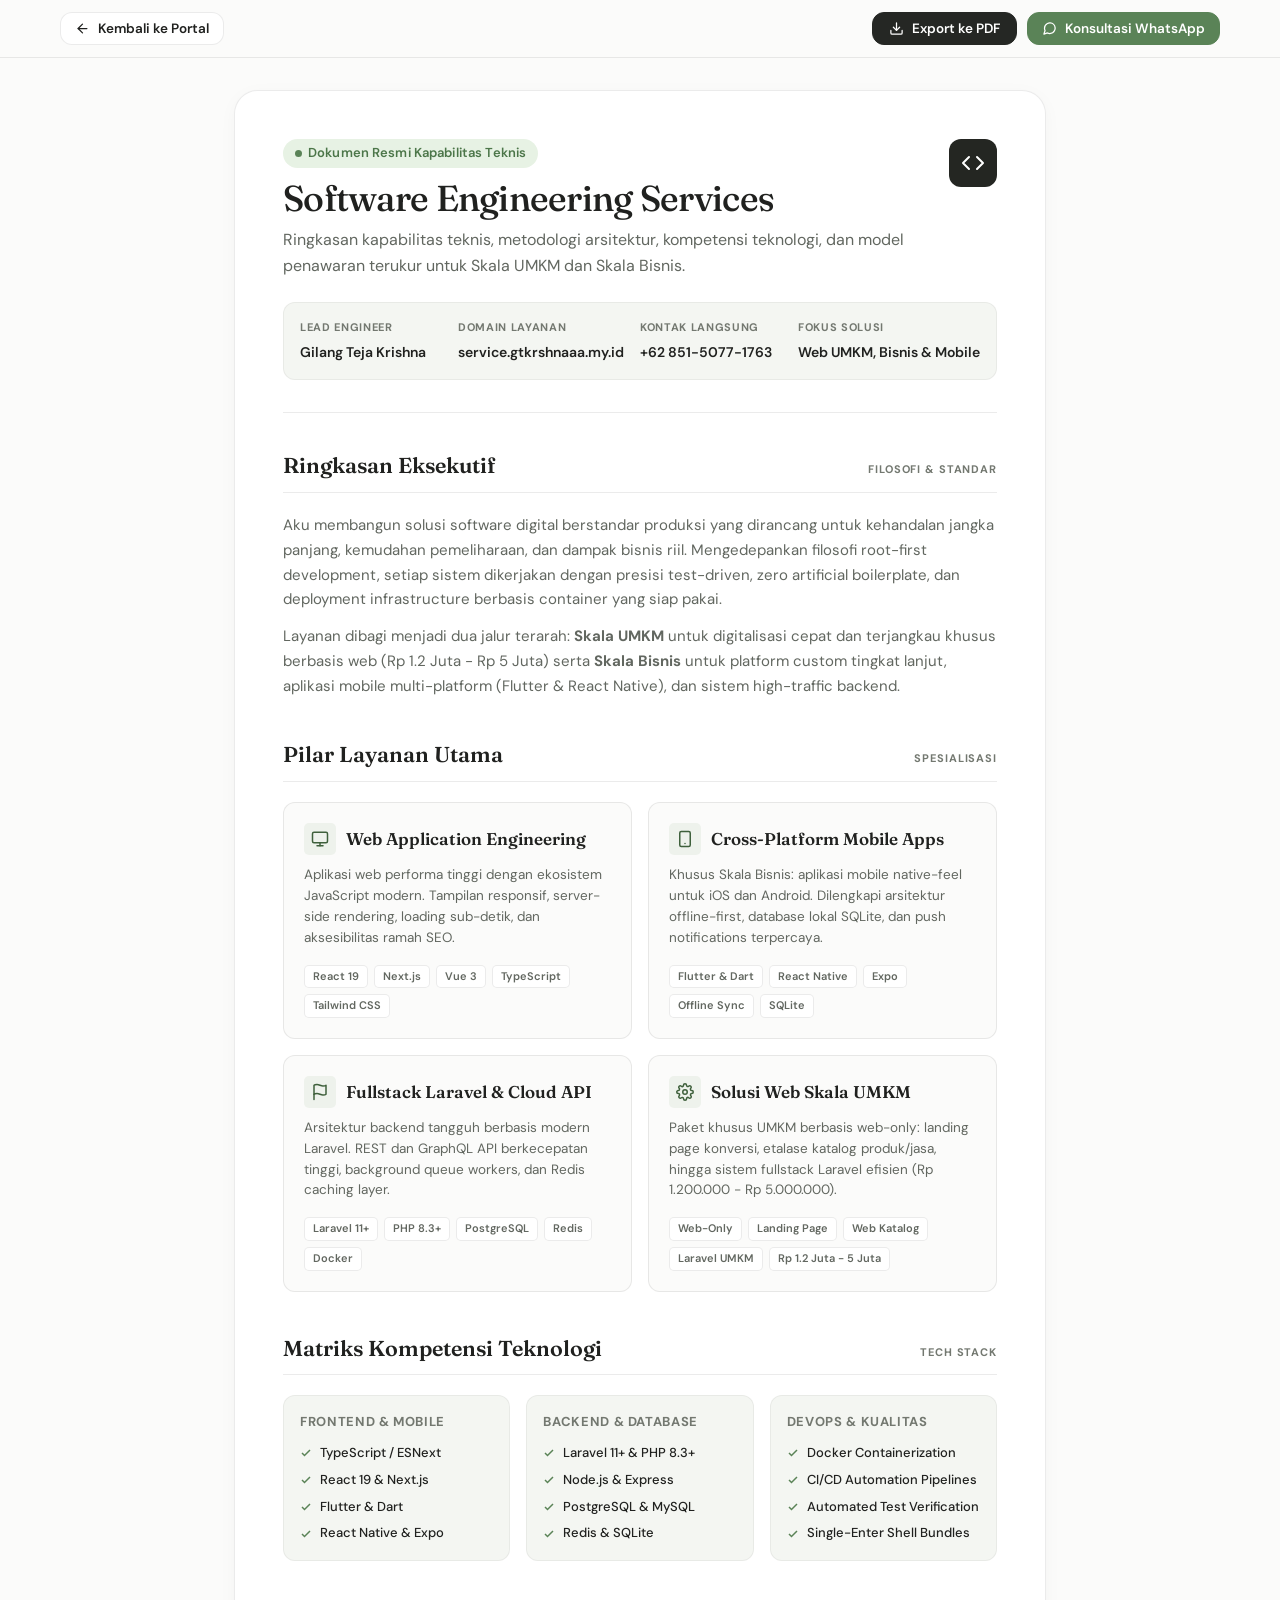
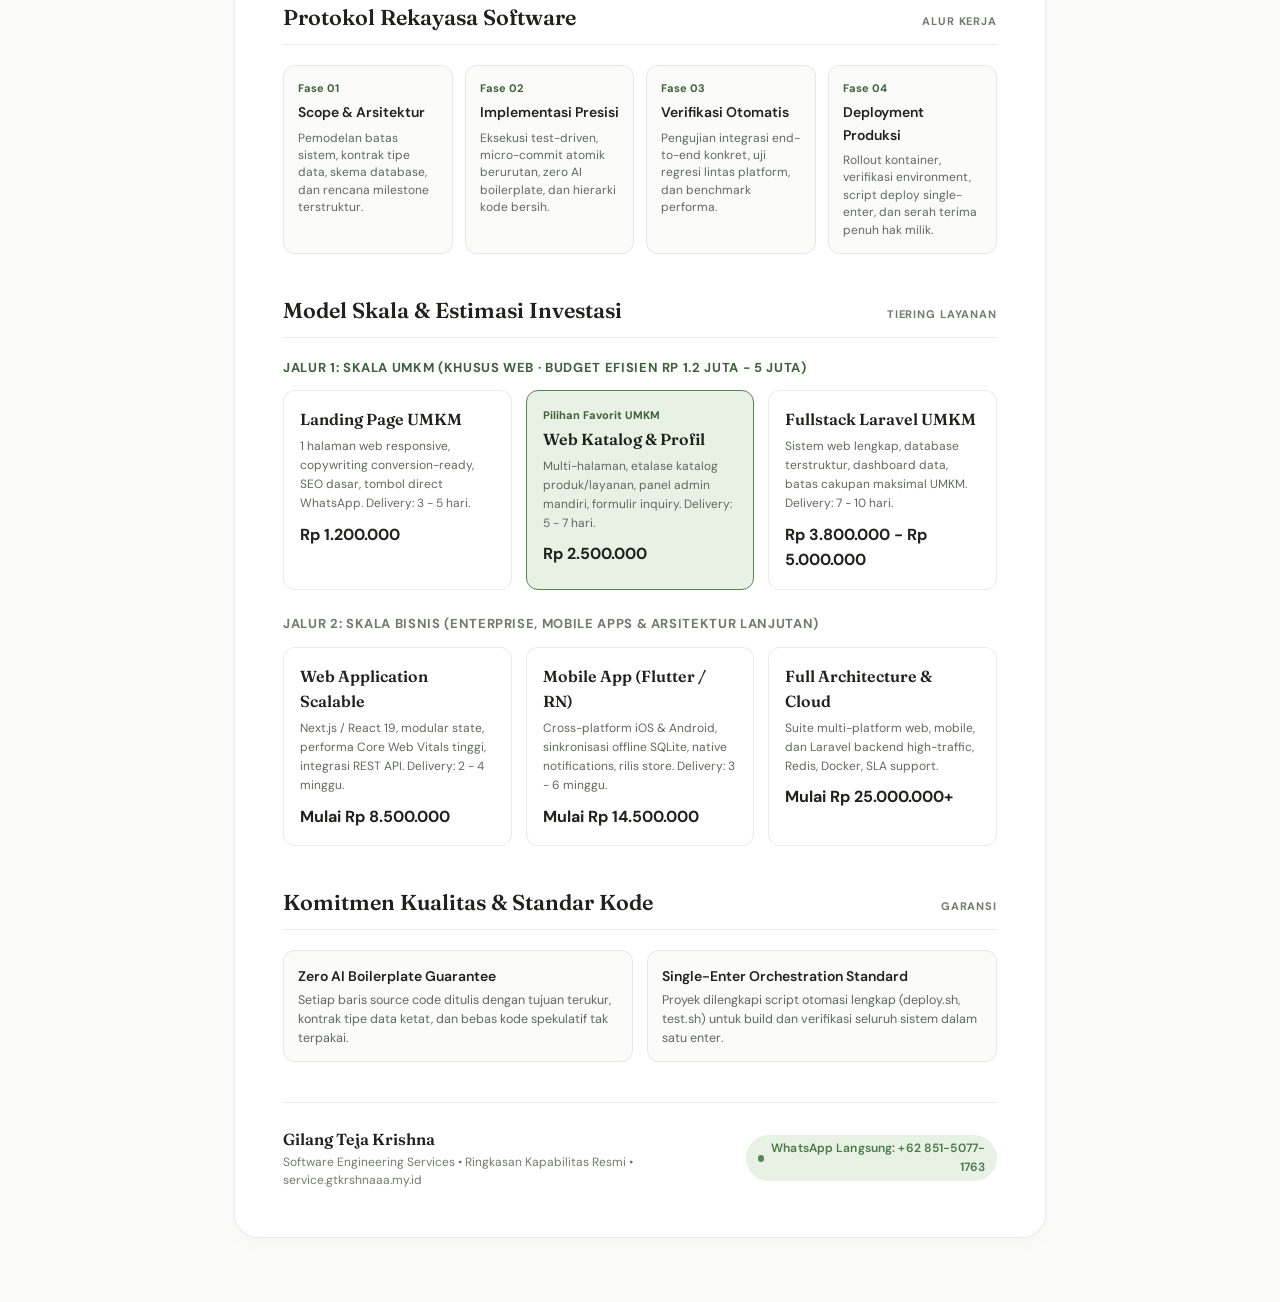
==== brochure.html @ 0164bd6f "fix(currency): replace ambiguous M notation with explicit Juta across landing page, brochure, and do" ====
<!DOCTYPE html>
<html lang="id">
<head>
  <meta charset="UTF-8">
  <meta name="viewport" content="width=device-width, initial-scale=1.0">
  <title>Brosur Layanan &amp; Capability Deck | Gilang Teja Krishna</title>
  <meta name="description" content="Brosur resmi layanan software engineering dan kapabilitas oleh Gilang Teja Krishna. Solusi web skala UMKM (Rp 1.2 Juta - 5 Juta) dan solusi bisnis fullstack, mobile app Flutter &amp; React Native, dan backend Laravel.">

  <!-- Typography: Fraunces & DM Sans -->
  <link rel="preconnect" href="https://fonts.googleapis.com">
  <link rel="preconnect" href="https://fonts.gstatic.com" crossorigin>
  <link href="https://fonts.googleapis.com/css2?family=DM+Sans:ital,opsz,wght@0,9..40,400..700;1,9..40,400..700&family=Fraunces:ital,opsz,wght@0,9..144,400..700;1,9..144,400..700&display=swap" rel="stylesheet">

  <!-- Core Stylesheets -->
  <link rel="stylesheet" href="assets/css/tokens.css">
  <link rel="stylesheet" href="assets/css/components.css">
  <link rel="stylesheet" href="assets/css/layout.css">
  <link rel="stylesheet" href="assets/css/brochure.css">
</head>
<body class="brochure-body">

  <!-- Screen Action Toolbar -->
  <aside class="brochure-toolbar screen-only" aria-label="Brochure Controls">
    <div class="container brochure-toolbar-inner">
      <div class="toolbar-left">
        <a href="index.html" class="btn btn-secondary" style="padding: 8px 14px; font-size: 0.84375rem;">
          <svg width="15" height="15" viewBox="0 0 24 24" fill="none" stroke="currentColor" stroke-width="2" stroke-linecap="round" stroke-linejoin="round">
            <line x1="19" y1="12" x2="5" y2="12"></line>
            <polyline points="12 19 5 12 12 5"></polyline>
          </svg>
          Kembali ke Portal
        </a>
      </div>

      <div class="toolbar-right">
        <button id="btn-export-pdf" class="btn btn-primary" style="padding: 8px 16px; font-size: 0.84375rem;">
          <svg width="15" height="15" viewBox="0 0 24 24" fill="none" stroke="currentColor" stroke-width="2" stroke-linecap="round" stroke-linejoin="round">
            <path d="M21 15v4a2 2 0 0 1-2 2H5a2 2 0 0 1-2-2v-4"></path>
            <polyline points="7 10 12 15 17 10"></polyline>
            <line x1="12" y1="15" x2="12" y2="3"></line>
          </svg>
          Export ke PDF
        </button>

        <a href="https://wa.me/6285150771763?text=Halo%20Gilang%20Teja%20Krishna%2C%20saya%20sudah%20membaca%20brosur%20layanan%20dan%20ingin%20konsultasi%20proyek." target="_blank" rel="noopener noreferrer" class="btn btn-whatsapp" style="padding: 8px 14px; font-size: 0.84375rem;">
          <svg width="15" height="15" viewBox="0 0 24 24" fill="none" stroke="currentColor" stroke-width="2" stroke-linecap="round" stroke-linejoin="round">
            <path d="M21 11.5a8.38 8.38 0 0 1-.9 3.8 8.5 8.5 0 0 1-7.6 4.7 8.38 8.38 0 0 1-3.8-.9L3 21l1.9-5.7a8.38 8.38 0 0 1-.9-3.8 8.5 8.5 0 0 1 4.7-7.6 8.38 8.38 0 0 1 3.8-.9h.5a8.48 8.48 0 0 1 8 8v.5z"></path>
          </svg>
          Konsultasi WhatsApp
        </a>
      </div>
    </div>
  </aside>

  <!-- Document Canvas -->
  <main class="brochure-wrapper">
    <article class="brochure-sheet">

      <!-- Header & Metadata -->
      <header class="brochure-header">
        <div class="brochure-header-top">
          <div>
            <div class="pill-badge">
              <span class="dot"></span>
              Dokumen Resmi Kapabilitas Teknis
            </div>
            <h1 class="brochure-title">Software Engineering Services</h1>
            <p class="brochure-subtitle">
              Ringkasan kapabilitas teknis, metodologi arsitektur, kompetensi teknologi, dan model penawaran terukur untuk Skala UMKM dan Skala Bisnis.
            </p>
          </div>
          <div class="brand-icon" style="width: 48px; height: 48px; border-radius: 12px; background-color: var(--surface-dark); color: #ffffff; display: flex; align-items: center; justify-content: center; flex-shrink: 0;">
            <svg width="24" height="24" viewBox="0 0 24 24" fill="none" stroke="currentColor" stroke-width="2" stroke-linecap="round" stroke-linejoin="round">
              <polyline points="16 18 22 12 16 6"></polyline>
              <polyline points="8 6 2 12 8 18"></polyline>
            </svg>
          </div>
        </div>

        <div class="brochure-meta-grid">
          <div class="brochure-meta-item">
            <div class="meta-label">Lead Engineer</div>
            <div class="meta-value">Gilang Teja Krishna</div>
          </div>
          <div class="brochure-meta-item">
            <div class="meta-label">Domain Layanan</div>
            <div class="meta-value">service.gtkrshnaaa.my.id</div>
          </div>
          <div class="brochure-meta-item">
            <div class="meta-label">Kontak Langsung</div>
            <div class="meta-value">+62 851-5077-1763</div>
          </div>
          <div class="brochure-meta-item">
            <div class="meta-label">Fokus Solusi</div>
            <div class="meta-value">Web UMKM, Bisnis &amp; Mobile</div>
          </div>
        </div>
      </header>

      <!-- Executive Overview -->
      <section class="brochure-section">
        <div class="brochure-section-header">
          <h2 class="brochure-section-title">Ringkasan Eksekutif</h2>
          <span class="brochure-section-tag">Filosofi &amp; Standar</span>
        </div>
        <p style="font-size: 0.9375rem; line-height: 1.65; color: var(--text-secondary); margin-bottom: 12px;">
          Aku membangun solusi software digital berstandar produksi yang dirancang untuk kehandalan jangka panjang, kemudahan pemeliharaan, dan dampak bisnis riil. Mengedepankan filosofi root-first development, setiap sistem dikerjakan dengan presisi test-driven, zero artificial boilerplate, dan deployment infrastructure berbasis container yang siap pakai.
        </p>
        <p style="font-size: 0.9375rem; line-height: 1.65; color: var(--text-secondary);">
          Layanan dibagi menjadi dua jalur terarah: <strong>Skala UMKM</strong> untuk digitalisasi cepat dan terjangkau khusus berbasis web (Rp 1.2 Juta - Rp 5 Juta) serta <strong>Skala Bisnis</strong> untuk platform custom tingkat lanjut, aplikasi mobile multi-platform (Flutter &amp; React Native), dan sistem high-traffic backend.
        </p>
      </section>

      <!-- Core Service Pillars -->
      <section class="brochure-section">
        <div class="brochure-section-header">
          <h2 class="brochure-section-title">Pilar Layanan Utama</h2>
          <span class="brochure-section-tag">Spesialisasi</span>
        </div>

        <div class="services-deck-grid">
          <!-- Pillar 1 -->
          <div class="deck-card">
            <div class="deck-card-header">
              <div class="deck-card-icon">
                <svg width="18" height="18" viewBox="0 0 24 24" fill="none" stroke="currentColor" stroke-width="2" stroke-linecap="round" stroke-linejoin="round">
                  <rect x="2" y="3" width="20" height="14" rx="2" ry="2"></rect>
                  <line x1="8" y1="21" x2="16" y2="21"></line>
                  <line x1="12" y1="17" x2="12" y2="21"></line>
                </svg>
              </div>
              <h3 class="deck-card-title">Web Application Engineering</h3>
            </div>
            <p class="deck-card-desc">
              Aplikasi web performa tinggi dengan ekosistem JavaScript modern. Tampilan responsif, server-side rendering, loading sub-detik, dan aksesibilitas ramah SEO.
            </p>
            <div class="deck-card-tags">
              <span class="deck-tag">React 19</span>
              <span class="deck-tag">Next.js</span>
              <span class="deck-tag">Vue 3</span>
              <span class="deck-tag">TypeScript</span>
              <span class="deck-tag">Tailwind CSS</span>
            </div>
          </div>

          <!-- Pillar 2 -->
          <div class="deck-card">
            <div class="deck-card-header">
              <div class="deck-card-icon">
                <svg width="18" height="18" viewBox="0 0 24 24" fill="none" stroke="currentColor" stroke-width="2" stroke-linecap="round" stroke-linejoin="round">
                  <rect x="5" y="2" width="14" height="20" rx="2" ry="2"></rect>
                  <line x1="12" y1="18" x2="12.01" y2="18"></line>
                </svg>
              </div>
              <h3 class="deck-card-title">Cross-Platform Mobile Apps</h3>
            </div>
            <p class="deck-card-desc">
              Khusus Skala Bisnis: aplikasi mobile native-feel untuk iOS dan Android. Dilengkapi arsitektur offline-first, database lokal SQLite, dan push notifications terpercaya.
            </p>
            <div class="deck-card-tags">
              <span class="deck-tag">Flutter &amp; Dart</span>
              <span class="deck-tag">React Native</span>
              <span class="deck-tag">Expo</span>
              <span class="deck-tag">Offline Sync</span>
              <span class="deck-tag">SQLite</span>
            </div>
          </div>

          <!-- Pillar 3 -->
          <div class="deck-card">
            <div class="deck-card-header">
              <div class="deck-card-icon">
                <svg width="18" height="18" viewBox="0 0 24 24" fill="none" stroke="currentColor" stroke-width="2" stroke-linecap="round" stroke-linejoin="round">
                  <path d="M4 15s1-1 4-1 5 2 8 2 4-1 4-1V3s-1 1-4 1-5-2-8-2-4 1-4 1z"></path>
                  <line x1="4" y1="22" x2="4" y2="15"></line>
                </svg>
              </div>
              <h3 class="deck-card-title">Fullstack Laravel &amp; Cloud API</h3>
            </div>
            <p class="deck-card-desc">
              Arsitektur backend tangguh berbasis modern Laravel. REST dan GraphQL API berkecepatan tinggi, background queue workers, dan Redis caching layer.
            </p>
            <div class="deck-card-tags">
              <span class="deck-tag">Laravel 11+</span>
              <span class="deck-tag">PHP 8.3+</span>
              <span class="deck-tag">PostgreSQL</span>
              <span class="deck-tag">Redis</span>
              <span class="deck-tag">Docker</span>
            </div>
          </div>

          <!-- Pillar 4 -->
          <div class="deck-card">
            <div class="deck-card-header">
              <div class="deck-card-icon">
                <svg width="18" height="18" viewBox="0 0 24 24" fill="none" stroke="currentColor" stroke-width="2" stroke-linecap="round" stroke-linejoin="round">
                  <circle cx="12" cy="12" r="3"></circle>
                  <path d="M19.4 15a1.65 1.65 0 0 0 .33 1.82l.06.06a2 2 0 0 1 0 2.83 2 2 0 0 1-2.83 0l-.06-.06a1.65 1.65 0 0 0-1.82-.33 1.65 1.65 0 0 0-1 1.51V21a2 2 0 0 1-2 2 2 2 0 0 1-2-2v-.09A1.65 1.65 0 0 0 9 19.4a1.65 1.65 0 0 0-1.82.33l-.06.06a2 2 0 0 1-2.83 0 2 2 0 0 1 0-2.83l.06-.06a1.65 1.65 0 0 0 .33-1.82 1.65 1.65 0 0 0-1.51-1H3a2 2 0 0 1-2-2 2 2 0 0 1 2-2h.09A1.65 1.65 0 0 0 4.6 9a1.65 1.65 0 0 0-.33-1.82l-.06-.06a2 2 0 0 1 0-2.83 2 2 0 0 1 2.83 0l.06.06a1.65 1.65 0 0 0 1.82.33H9a1.65 1.65 0 0 0 1-1.51V3a2 2 0 0 1 2-2 2 2 0 0 1 2 2v.09a1.65 1.65 0 0 0 1 1.51 1.65 1.65 0 0 0 1.82-.33l.06-.06a2 2 0 0 1 2.83 0 2 2 0 0 1 0 2.83l-.06.06a1.65 1.65 0 0 0-.33 1.82V9a1.65 1.65 0 0 0 1.51 1H21a2 2 0 0 1 2 2 2 2 0 0 1-2 2h-.09a1.65 1.65 0 0 0-1.51 1z"></path>
                </svg>
              </div>
              <h3 class="deck-card-title">Solusi Web Skala UMKM</h3>
            </div>
            <p class="deck-card-desc">
              Paket khusus UMKM berbasis web-only: landing page konversi, etalase katalog produk/jasa, hingga sistem fullstack Laravel efisien (Rp 1.200.000 - Rp 5.000.000).
            </p>
            <div class="deck-card-tags">
              <span class="deck-tag">Web-Only</span>
              <span class="deck-tag">Landing Page</span>
              <span class="deck-tag">Web Katalog</span>
              <span class="deck-tag">Laravel UMKM</span>
              <span class="deck-tag">Rp 1.2 Juta - 5 Juta</span>
            </div>
          </div>
        </div>
      </section>

      <!-- Competency Matrix -->
      <section class="brochure-section">
        <div class="brochure-section-header">
          <h2 class="brochure-section-title">Matriks Kompetensi Teknologi</h2>
          <span class="brochure-section-tag">Tech Stack</span>
        </div>

        <div class="matrix-grid">
          <div class="matrix-card">
            <h3 class="matrix-title">Frontend &amp; Mobile</h3>
            <ul class="matrix-list">
              <li class="matrix-item">
                <svg width="12" height="12" viewBox="0 0 24 24" fill="none" stroke="currentColor" stroke-width="3"><polyline points="20 6 9 17 4 12"></polyline></svg>
                TypeScript / ESNext
              </li>
              <li class="matrix-item">
                <svg width="12" height="12" viewBox="0 0 24 24" fill="none" stroke="currentColor" stroke-width="3"><polyline points="20 6 9 17 4 12"></polyline></svg>
                React 19 &amp; Next.js
              </li>
              <li class="matrix-item">
                <svg width="12" height="12" viewBox="0 0 24 24" fill="none" stroke="currentColor" stroke-width="3"><polyline points="20 6 9 17 4 12"></polyline></svg>
                Flutter &amp; Dart
              </li>
              <li class="matrix-item">
                <svg width="12" height="12" viewBox="0 0 24 24" fill="none" stroke="currentColor" stroke-width="3"><polyline points="20 6 9 17 4 12"></polyline></svg>
                React Native &amp; Expo
              </li>
            </ul>
          </div>

          <div class="matrix-card">
            <h3 class="matrix-title">Backend &amp; Database</h3>
            <ul class="matrix-list">
              <li class="matrix-item">
                <svg width="12" height="12" viewBox="0 0 24 24" fill="none" stroke="currentColor" stroke-width="3"><polyline points="20 6 9 17 4 12"></polyline></svg>
                Laravel 11+ &amp; PHP 8.3+
              </li>
              <li class="matrix-item">
                <svg width="12" height="12" viewBox="0 0 24 24" fill="none" stroke="currentColor" stroke-width="3"><polyline points="20 6 9 17 4 12"></polyline></svg>
                Node.js &amp; Express
              </li>
              <li class="matrix-item">
                <svg width="12" height="12" viewBox="0 0 24 24" fill="none" stroke="currentColor" stroke-width="3"><polyline points="20 6 9 17 4 12"></polyline></svg>
                PostgreSQL &amp; MySQL
              </li>
              <li class="matrix-item">
                <svg width="12" height="12" viewBox="0 0 24 24" fill="none" stroke="currentColor" stroke-width="3"><polyline points="20 6 9 17 4 12"></polyline></svg>
                Redis &amp; SQLite
              </li>
            </ul>
          </div>

          <div class="matrix-card">
            <h3 class="matrix-title">DevOps &amp; Kualitas</h3>
            <ul class="matrix-list">
              <li class="matrix-item">
                <svg width="12" height="12" viewBox="0 0 24 24" fill="none" stroke="currentColor" stroke-width="3"><polyline points="20 6 9 17 4 12"></polyline></svg>
                Docker Containerization
              </li>
              <li class="matrix-item">
                <svg width="12" height="12" viewBox="0 0 24 24" fill="none" stroke="currentColor" stroke-width="3"><polyline points="20 6 9 17 4 12"></polyline></svg>
                CI/CD Automation Pipelines
              </li>
              <li class="matrix-item">
                <svg width="12" height="12" viewBox="0 0 24 24" fill="none" stroke="currentColor" stroke-width="3"><polyline points="20 6 9 17 4 12"></polyline></svg>
                Automated Test Verification
              </li>
              <li class="matrix-item">
                <svg width="12" height="12" viewBox="0 0 24 24" fill="none" stroke="currentColor" stroke-width="3"><polyline points="20 6 9 17 4 12"></polyline></svg>
                Single-Enter Shell Bundles
              </li>
            </ul>
          </div>
        </div>
      </section>

      <!-- Engineering Workflow -->
      <section class="brochure-section">
        <div class="brochure-section-header">
          <h2 class="brochure-section-title">Protokol Rekayasa Software</h2>
          <span class="brochure-section-tag">Alur Kerja</span>
        </div>

        <div class="process-deck-grid">
          <div class="process-deck-step">
            <div class="step-badge">Fase 01</div>
            <div class="step-name">Scope &amp; Arsitektur</div>
            <div class="step-desc">Pemodelan batas sistem, kontrak tipe data, skema database, dan rencana milestone terstruktur.</div>
          </div>
          <div class="process-deck-step">
            <div class="step-badge">Fase 02</div>
            <div class="step-name">Implementasi Presisi</div>
            <div class="step-desc">Eksekusi test-driven, micro-commit atomik berurutan, zero AI boilerplate, dan hierarki kode bersih.</div>
          </div>
          <div class="process-deck-step">
            <div class="step-badge">Fase 03</div>
            <div class="step-name">Verifikasi Otomatis</div>
            <div class="step-desc">Pengujian integrasi end-to-end konkret, uji regresi lintas platform, dan benchmark performa.</div>
          </div>
          <div class="process-deck-step">
            <div class="step-badge">Fase 04</div>
            <div class="step-name">Deployment Produksi</div>
            <div class="step-desc">Rollout kontainer, verifikasi environment, script deploy single-enter, dan serah terima penuh hak milik.</div>
          </div>
        </div>
      </section>

      <!-- Engagement & Pricing Tiers -->
      <section class="brochure-section">
        <div class="brochure-section-header">
          <h2 class="brochure-section-title">Model Skala &amp; Estimasi Investasi</h2>
          <span class="brochure-section-tag">Tiering Layanan</span>
        </div>

        <div style="margin-bottom: 12px; font-size: 0.8125rem; font-weight: 700; text-transform: uppercase; letter-spacing: 0.05em; color: var(--accent-sage-dark);">
          Jalur 1: Skala UMKM (Khusus Web · Budget Efisien Rp 1.2 Juta - 5 Juta)
        </div>
        <div class="tiers-deck-grid" style="margin-bottom: 24px;">
          <div class="tier-deck-card">
            <h3 class="tier-deck-title">Landing Page UMKM</h3>
            <div class="tier-deck-scope">1 halaman web responsive, copywriting conversion-ready, SEO dasar, tombol direct WhatsApp. Delivery: 3 - 5 hari.</div>
            <div class="tier-deck-price">Rp 1.200.000</div>
          </div>
          <div class="tier-deck-card highlight">
            <div style="font-size: 0.6875rem; font-weight: 700; color: var(--accent-sage-dark); margin-bottom: 2px;">Pilihan Favorit UMKM</div>
            <h3 class="tier-deck-title">Web Katalog &amp; Profil</h3>
            <div class="tier-deck-scope">Multi-halaman, etalase katalog produk/layanan, panel admin mandiri, formulir inquiry. Delivery: 5 - 7 hari.</div>
            <div class="tier-deck-price">Rp 2.500.000</div>
          </div>
          <div class="tier-deck-card">
            <h3 class="tier-deck-title">Fullstack Laravel UMKM</h3>
            <div class="tier-deck-scope">Sistem web lengkap, database terstruktur, dashboard data, batas cakupan maksimal UMKM. Delivery: 7 - 10 hari.</div>
            <div class="tier-deck-price">Rp 3.800.000 - Rp 5.000.000</div>
          </div>
        </div>

        <div style="margin-bottom: 12px; font-size: 0.8125rem; font-weight: 700; text-transform: uppercase; letter-spacing: 0.05em; color: var(--text-muted);">
          Jalur 2: Skala Bisnis (Enterprise, Mobile Apps &amp; Arsitektur Lanjutan)
        </div>
        <div class="tiers-deck-grid">
          <div class="tier-deck-card">
            <h3 class="tier-deck-title">Web Application Scalable</h3>
            <div class="tier-deck-scope">Next.js / React 19, modular state, performa Core Web Vitals tinggi, integrasi REST API. Delivery: 2 - 4 minggu.</div>
            <div class="tier-deck-price">Mulai Rp 8.500.000</div>
          </div>
          <div class="tier-deck-card">
            <h3 class="tier-deck-title">Mobile App (Flutter / RN)</h3>
            <div class="tier-deck-scope">Cross-platform iOS &amp; Android, sinkronisasi offline SQLite, native notifications, rilis store. Delivery: 3 - 6 minggu.</div>
            <div class="tier-deck-price">Mulai Rp 14.500.000</div>
          </div>
          <div class="tier-deck-card">
            <h3 class="tier-deck-title">Full Architecture &amp; Cloud</h3>
            <div class="tier-deck-scope">Suite multi-platform web, mobile, dan Laravel backend high-traffic, Redis, Docker, SLA support.</div>
            <div class="tier-deck-price">Mulai Rp 25.000.000+</div>
          </div>
        </div>
      </section>

      <!-- Guarantees & Code Discipline -->
      <section class="brochure-section">
        <div class="brochure-section-header">
          <h2 class="brochure-section-title">Komitmen Kualitas &amp; Standar Kode</h2>
          <span class="brochure-section-tag">Garansi</span>
        </div>
        <div style="display: grid; grid-template-columns: repeat(2, 1fr); gap: 14px;">
          <div style="background-color: var(--canvas-bg); border: 1px solid var(--border-hairline); border-radius: var(--radius-md); padding: 14px;">
            <div style="font-weight: 600; font-size: 0.875rem; margin-bottom: 4px; color: var(--text-primary);">Zero AI Boilerplate Guarantee</div>
            <div style="font-size: 0.78125rem; color: var(--text-secondary); line-height: 1.5;">Setiap baris source code ditulis dengan tujuan terukur, kontrak tipe data ketat, dan bebas kode spekulatif tak terpakai.</div>
          </div>
          <div style="background-color: var(--canvas-bg); border: 1px solid var(--border-hairline); border-radius: var(--radius-md); padding: 14px;">
            <div style="font-weight: 600; font-size: 0.875rem; margin-bottom: 4px; color: var(--text-primary);">Single-Enter Orchestration Standard</div>
            <div style="font-size: 0.78125rem; color: var(--text-secondary); line-height: 1.5;">Proyek dilengkapi script otomasi lengkap (deploy.sh, test.sh) untuk build dan verifikasi seluruh sistem dalam satu enter.</div>
          </div>
        </div>
      </section>

      <!-- Document Stamp & Footer -->
      <footer class="brochure-footer">
        <div>
          <div style="font-family: var(--font-display); font-size: 1rem; font-weight: 600; color: var(--text-primary);">
            Gilang Teja Krishna
          </div>
          <div class="brochure-footer-text">
            Software Engineering Services &bull; Ringkasan Kapabilitas Resmi &bull; service.gtkrshnaaa.my.id
          </div>
        </div>
        <div style="text-align: right;">
          <div class="pill-badge" style="font-size: 0.75rem;">
            <span class="dot"></span>
            WhatsApp Langsung: +62 851-5077-1763
          </div>
        </div>
      </footer>

    </article>
  </main>

  <!-- PDF Export Controller Script -->
  <script src="assets/js/brochure.js" defer></script>
</body>
</html>
---- assets/css/tokens.css ----
:root {
  --canvas-bg: #fbfbfa;
  --surface-card: #ffffff;
  --surface-alt: #f4f6f2;
  --surface-dark: #242622;
  --hero-wash: #e9f2e6;
  --border-hairline: rgba(0, 0, 0, 0.08);
  --border-hairline-subtle: rgba(0, 0, 0, 0.05);
  --border-hairline-hover: rgba(0, 0, 0, 0.16);

  --text-primary: #20211f;
  --text-secondary: #626760;
  --text-muted: #737870;

  --btn-primary-bg: #252724;
  --btn-primary-hover: #3b3e39;
  --btn-primary-text: #ffffff;

  --badge-verified-bg: #e7f2e4;
  --badge-verified-text: #4c7649;
  --badge-dot-bg: #5a8357;

  --chip-bg: #eef2ec;
  --chip-text: #596057;

  --accent-sage: #5a8357;
  --accent-sage-dark: #3f603c;
  --accent-focus: #668c63;

  --font-display: 'Fraunces', Georgia, serif;
  --font-sans: 'DM Sans', -apple-system, BlinkMacSystemFont, 'Segoe UI', sans-serif;

  --radius-xs: 5px;
  --radius-sm: 8px;
  --radius-md: 12px;
  --radius-lg: 16px;
  --radius-xl: 24px;
  --radius-full: 9999px;

  --shadow-subtle: 0 4px 20px -2px rgba(0, 0, 0, 0.04);
  --shadow-card: 0 10px 30px -4px rgba(0, 0, 0, 0.05);
  --shadow-elevated: 0 20px 40px -8px rgba(0, 0, 0, 0.08);

  --transition-fast: 150ms cubic-bezier(0.4, 0, 0.2, 1);
  --transition-normal: 250ms cubic-bezier(0.4, 0, 0.2, 1);
}

*, *::before, *::after {
  box-sizing: border-box;
  margin: 0;
  padding: 0;
}

html {
  font-family: var(--font-sans);
  background-color: var(--canvas-bg);
  color: var(--text-primary);
  scroll-behavior: smooth;
  text-rendering: optimizeLegibility;
  -webkit-font-smoothing: antialiased;
}

body {
  min-height: 100vh;
  background-color: var(--canvas-bg);
  color: var(--text-primary);
  line-height: 1.6;
}

img, svg {
  display: block;
  max-width: 100%;
}

a {
  color: inherit;
  text-decoration: none;
}

button, input, select, textarea {
  font-family: inherit;
  font-size: inherit;
}
---- assets/css/components.css ----
.btn {
  display: inline-flex;
  align-items: center;
  justify-content: center;
  gap: 8px;
  padding: 12px 20px;
  border-radius: var(--radius-md);
  font-weight: 600;
  font-size: 0.9375rem;
  line-height: 1;
  cursor: pointer;
  border: 1px solid transparent;
  transition: all var(--transition-fast);
  white-space: nowrap;
}

.btn-primary {
  background-color: var(--btn-primary-bg);
  color: var(--btn-primary-text);
  border-color: var(--btn-primary-bg);
}

.btn-primary:hover {
  background-color: var(--btn-primary-hover);
  border-color: var(--btn-primary-hover);
  transform: translateY(-1px);
}

.btn-secondary {
  background-color: var(--surface-card);
  color: var(--text-primary);
  border-color: var(--border-hairline);
}

.btn-secondary:hover {
  border-color: var(--border-hairline-hover);
  background-color: var(--surface-alt);
}

.btn-whatsapp {
  background-color: var(--accent-sage);
  color: #ffffff;
  border-color: var(--accent-sage);
}

.btn-whatsapp:hover {
  background-color: var(--accent-sage-dark);
  border-color: var(--accent-sage-dark);
  transform: translateY(-1px);
}

.pill-badge {
  display: inline-flex;
  align-items: center;
  gap: 6px;
  padding: 4px 12px;
  border-radius: var(--radius-full);
  background-color: var(--badge-verified-bg);
  color: var(--badge-verified-text);
  font-size: 0.8125rem;
  font-weight: 600;
  letter-spacing: 0.01em;
}

.pill-badge .dot {
  width: 7px;
  height: 7px;
  border-radius: var(--radius-full);
  background-color: var(--badge-dot-bg);
}

.chip {
  display: inline-flex;
  align-items: center;
  gap: 6px;
  padding: 6px 12px;
  border-radius: var(--radius-sm);
  background-color: var(--chip-bg);
  color: var(--chip-text);
  font-size: 0.8125rem;
  font-weight: 500;
  border: 1px solid rgba(0, 0, 0, 0.04);
}

.card-editorial {
  background-color: var(--surface-card);
  border: 1px solid var(--border-hairline);
  border-radius: var(--radius-lg);
  transition: border-color var(--transition-normal), box-shadow var(--transition-normal), transform var(--transition-normal);
  overflow: hidden;
}

.card-editorial:hover {
  border-color: var(--border-hairline-hover);
  box-shadow: var(--shadow-card);
}

.themed-checkbox {
  appearance: none;
  -webkit-appearance: none;
  width: 18px;
  height: 18px;
  border: 1.5px solid rgba(0, 0, 0, 0.25);
  border-radius: var(--radius-xs);
  background-color: #ffffff;
  display: grid;
  place-content: center;
  cursor: pointer;
  transition: all var(--transition-fast);
}

.themed-checkbox:checked {
  background-color: var(--btn-primary-bg);
  border-color: var(--btn-primary-bg);
}

.themed-checkbox:checked::before {
  content: "";
  width: 10px;
  height: 6px;
  border-left: 2px solid #ffffff;
  border-bottom: 2px solid #ffffff;
  transform: rotate(-45deg) translate(1px, -1px);
}

.themed-checkbox:focus-visible {
  outline: 2px solid var(--accent-focus);
  outline-offset: 2px;
}

.form-input, .form-select {
  width: 100%;
  padding: 12px 16px;
  border-radius: var(--radius-md);
  border: 1px solid var(--border-hairline);
  background-color: var(--surface-card);
  color: var(--text-primary);
  outline: none;
  transition: border-color var(--transition-fast), box-shadow var(--transition-fast);
}

.form-select {
  appearance: none;
  -webkit-appearance: none;
  -moz-appearance: none;
  padding-right: 38px;
  cursor: pointer;
}

.form-input:focus, .form-select:focus {
  border-color: var(--accent-focus);
  box-shadow: 0 0 0 3px rgba(102, 140, 99, 0.15);
}

.form-select-wrapper {
  position: relative;
}

.form-select-wrapper svg {
  position: absolute;
  right: 14px;
  top: 50%;
  transform: translateY(-50%);
  pointer-events: none;
  color: var(--text-muted);
}

.sr-only {
  position: absolute;
  width: 1px;
  height: 1px;
  padding: 0;
  margin: -1px;
  overflow: hidden;
  clip: rect(0, 0, 0, 0);
  white-space: nowrap;
  border-width: 0;
}

/* Custom Themed Select Component */
.custom-select-container {
  position: relative;
  width: 100%;
}

.custom-select-trigger {
  width: 100%;
  padding: 13px 16px;
  border-radius: var(--radius-md);
  border: 1px solid var(--border-hairline);
  background-color: var(--surface-card);
  color: var(--text-primary);
  display: flex;
  align-items: center;
  justify-content: space-between;
  gap: 12px;
  cursor: pointer;
  text-align: left;
  font-size: 0.9375rem;
  font-weight: 500;
  transition: all var(--transition-fast);
}

.custom-select-trigger:hover {
  border-color: var(--border-hairline-hover);
}

.custom-select-container.open .custom-select-trigger,
.custom-select-trigger:focus-visible {
  outline: none;
  border-color: var(--accent-focus);
  box-shadow: 0 0 0 3px rgba(102, 140, 99, 0.15);
}

.custom-select-label {
  overflow: hidden;
  text-overflow: ellipsis;
  white-space: nowrap;
  flex: 1;
}

.custom-select-chevron {
  flex-shrink: 0;
  color: var(--text-muted);
  transition: transform 200ms ease;
  pointer-events: none;
}

.custom-select-container.open .custom-select-chevron {
  transform: rotate(180deg);
}

.custom-select-dropdown {
  position: absolute;
  top: calc(100% + 6px);
  left: 0;
  right: 0;
  z-index: 80;
  background-color: var(--surface-card);
  border: 1px solid var(--border-hairline);
  border-radius: var(--radius-lg);
  padding: 6px;
  box-shadow: 0 16px 36px -4px rgba(32, 33, 31, 0.12), 0 4px 12px rgba(0, 0, 0, 0.04);
  display: none;
  max-height: 280px;
  overflow-y: auto;
}

.custom-select-container.open .custom-select-dropdown {
  display: block;
  animation: selectFadeIn 150ms ease forwards;
}

@keyframes selectFadeIn {
  from {
    opacity: 0;
    transform: translateY(-4px);
  }
  to {
    opacity: 1;
    transform: translateY(0);
  }
}

.custom-select-option {
  padding: 10px 14px;
  border-radius: var(--radius-sm);
  cursor: pointer;
  display: flex;
  align-items: center;
  justify-content: space-between;
  gap: 12px;
  font-size: 0.9375rem;
  color: var(--text-primary);
  transition: background-color var(--transition-fast);
}

.custom-select-option:hover,
.custom-select-option:focus {
  background-color: var(--surface-alt);
  outline: none;
}

.custom-select-option.selected {
  background-color: #f0f4ee;
  color: var(--text-primary);
  font-weight: 600;
}

.custom-select-option-content {
  display: flex;
  flex-direction: column;
  gap: 2px;
  flex: 1;
}

.custom-select-option-title {
  font-size: 0.9375rem;
  font-weight: 600;
  color: var(--text-primary);
}

.custom-select-option-subtitle {
  font-size: 0.8125rem;
  color: var(--text-secondary);
}

.custom-select-option-check {
  display: none;
  width: 18px;
  height: 18px;
  border-radius: var(--radius-full);
  background-color: var(--accent-sage);
  color: #ffffff;
  align-items: center;
  justify-content: center;
  flex-shrink: 0;
}

.custom-select-option.selected .custom-select-option-check {
  display: inline-flex;
}
---- assets/css/layout.css ----
.container {
  width: 100%;
  max-width: 1200px;
  margin-left: auto;
  margin-right: auto;
  padding-left: 20px;
  padding-right: 20px;
}

/* Header */
.site-header {
  position: sticky;
  top: 0;
  z-index: 100;
  background-color: rgba(251, 251, 250, 0.88);
  backdrop-filter: blur(12px);
  -webkit-backdrop-filter: blur(12px);
  border-bottom: 1px solid var(--border-hairline);
  padding: 16px 0;
}

.header-inner {
  display: flex;
  align-items: center;
  justify-content: space-between;
  gap: 16px;
}

.brand-logo {
  display: flex;
  align-items: center;
  gap: 12px;
}

.brand-icon {
  width: 36px;
  height: 36px;
  border-radius: var(--radius-sm);
  background-color: var(--btn-primary-bg);
  color: #ffffff;
  display: flex;
  align-items: center;
  justify-content: center;
}

.brand-title {
  font-family: var(--font-display);
  font-size: 1.1875rem;
  font-weight: 600;
  color: var(--text-primary);
  line-height: 1.1;
}

.brand-subtitle {
  font-size: 0.75rem;
  font-weight: 500;
  color: var(--text-muted);
  text-transform: uppercase;
  letter-spacing: 0.08em;
}

.nav-desktop {
  display: flex;
  align-items: center;
  gap: 28px;
}

.nav-link {
  font-size: 0.875rem;
  font-weight: 500;
  color: var(--text-secondary);
  transition: color var(--transition-fast);
}

.nav-link:hover {
  color: var(--text-primary);
}

.mobile-toggle {
  display: none;
  background: transparent;
  border: 1px solid var(--border-hairline);
  border-radius: var(--radius-sm);
  padding: 8px;
  cursor: pointer;
  color: var(--text-primary);
}

.header-actions {
  display: flex;
  align-items: center;
  gap: 10px;
}

.header-wa-btn {
  padding: 9px 16px;
  font-size: 0.875rem;
}

.header-consult-btn {
  padding: 9px 16px;
  font-size: 0.875rem;
}

/* Section styling */
.section {
  padding: 80px 0;
}

.section-alt {
  background-color: var(--surface-alt);
  border-top: 1px solid var(--border-hairline);
  border-bottom: 1px solid var(--border-hairline);
}

.section-header {
  max-width: 680px;
  margin-bottom: 48px;
}

.section-header.text-center {
  margin-left: auto;
  margin-right: auto;
  text-align: center;
}

.eyebrow {
  display: inline-block;
  font-size: 0.75rem;
  font-weight: 700;
  text-transform: uppercase;
  letter-spacing: 0.12em;
  color: var(--accent-sage-dark);
  margin-bottom: 8px;
}

.section-title {
  font-family: var(--font-display);
  font-size: 2.25rem;
  font-weight: 500;
  line-height: 1.2;
  color: var(--text-primary);
  margin-bottom: 14px;
}

.section-description {
  font-size: 1.0625rem;
  line-height: 1.6;
  color: var(--text-secondary);
}

/* Grid systems */
.grid-2 {
  display: grid;
  grid-template-columns: repeat(2, 1fr);
  gap: 28px;
}

.grid-3 {
  display: grid;
  grid-template-columns: repeat(3, 1fr);
  gap: 24px;
}

.grid-4 {
  display: grid;
  grid-template-columns: repeat(4, 1fr);
  gap: 20px;
}

@media (max-width: 992px) {
  .grid-3, .grid-4 {
    grid-template-columns: repeat(2, 1fr);
  }
}

@media (max-width: 768px) {
  .section {
    padding: 56px 0;
  }
  .section-title {
    font-size: 1.875rem;
  }
  .nav-desktop {
    display: none;
  }
  .mobile-toggle {
    display: flex;
    align-items: center;
    justify-content: center;
  }
  .header-consult-btn {
    display: none;
  }
  .header-wa-btn {
    padding: 8px 12px;
  }
  .header-wa-btn .header-wa-label {
    display: none;
  }
  .brand-title {
    font-size: 1.0625rem;
  }
  .brand-subtitle {
    font-size: 0.6875rem;
  }
  .grid-2, .grid-3, .grid-4 {
    grid-template-columns: 1fr;
  }
}

/* Mobile Drawer */
.mobile-drawer-backdrop {
  position: fixed;
  inset: 0;
  background-color: rgba(0, 0, 0, 0.4);
  z-index: 200;
  opacity: 0;
  pointer-events: none;
  transition: opacity var(--transition-normal);
}

.mobile-drawer-backdrop.active {
  opacity: 1;
  pointer-events: auto;
}

.mobile-drawer {
  position: fixed;
  top: 0;
  right: 0;
  bottom: 0;
  width: 85%;
  max-width: 320px;
  background-color: var(--surface-card);
  z-index: 201;
  transform: translateX(100%);
  visibility: hidden;
  pointer-events: none;
  transition: transform var(--transition-normal), visibility var(--transition-normal);
  padding: 24px;
  display: flex;
  flex-direction: column;
  gap: 24px;
  border-left: 1px solid var(--border-hairline);
  box-shadow: var(--shadow-elevated);
}

.mobile-drawer.open {
  transform: translateX(0);
  visibility: visible;
  pointer-events: auto;
}

.mobile-toggle svg,
#mobile-drawer-close svg {
  pointer-events: none;
}

.drawer-header {
  display: flex;
  align-items: center;
  justify-content: space-between;
}

.drawer-nav {
  display: flex;
  flex-direction: column;
  gap: 16px;
}

.drawer-link {
  font-size: 1.0625rem;
  font-weight: 500;
  color: var(--text-primary);
  padding: 8px 0;
  border-bottom: 1px solid var(--border-hairline-subtle);
}

/* Footer */
.site-footer {
  background-color: var(--surface-card);
  border-top: 1px solid var(--border-hairline);
  padding: 60px 0 32px;
}

.footer-top {
  display: flex;
  justify-content: space-between;
  align-items: flex-start;
  flex-wrap: wrap;
  gap: 36px;
  margin-bottom: 48px;
}

.footer-bottom {
  display: flex;
  justify-content: space-between;
  align-items: center;
  flex-wrap: wrap;
  gap: 16px;
  padding-top: 24px;
  border-top: 1px solid var(--border-hairline-subtle);
  font-size: 0.8125rem;
  color: var(--text-muted);
}
---- assets/css/brochure.css ----
/* Brochure Stylesheet: Gilang Teja Krishna Services */
/* Warm Editorial Light Design System & Print Layout */

.brochure-body {
  background-color: var(--canvas-bg);
  color: var(--text-primary);
  min-height: 100vh;
}

/* Screen Action Toolbar */
.brochure-toolbar {
  position: sticky;
  top: 0;
  z-index: 100;
  background-color: rgba(251, 251, 250, 0.92);
  backdrop-filter: blur(12px);
  -webkit-backdrop-filter: blur(12px);
  border-bottom: 1px solid var(--border-hairline);
  padding: 12px 0;
}

.brochure-toolbar-inner {
  display: flex;
  align-items: center;
  justify-content: space-between;
  gap: 16px;
}

.toolbar-left, .toolbar-right {
  display: flex;
  align-items: center;
  gap: 10px;
}

/* Document Container */
.brochure-wrapper {
  max-width: 860px;
  margin: 32px auto 64px auto;
  padding: 0 24px;
}

.brochure-sheet {
  background-color: var(--surface-card);
  border: 1px solid var(--border-hairline);
  border-radius: var(--radius-xl);
  padding: 48px;
  box-shadow: var(--shadow-subtle);
}

/* Header & Meta Lockup */
.brochure-header {
  border-bottom: 1px solid var(--border-hairline);
  padding-bottom: 32px;
  margin-bottom: 36px;
}

.brochure-header-top {
  display: flex;
  align-items: flex-start;
  justify-content: space-between;
  gap: 20px;
  margin-bottom: 24px;
}

.brochure-title {
  font-family: var(--font-display);
  font-size: 2.25rem;
  font-weight: 500;
  line-height: 1.15;
  letter-spacing: -0.02em;
  color: var(--text-primary);
  margin-top: 10px;
}

.brochure-subtitle {
  font-size: 1rem;
  color: var(--text-secondary);
  line-height: 1.6;
  margin-top: 8px;
}

.brochure-meta-grid {
  display: grid;
  grid-template-columns: repeat(4, 1fr);
  gap: 16px;
  background-color: var(--surface-alt);
  border: 1px solid var(--border-hairline-subtle);
  border-radius: var(--radius-md);
  padding: 16px;
}

.brochure-meta-item .meta-label {
  font-size: 0.6875rem;
  text-transform: uppercase;
  letter-spacing: 0.06em;
  color: var(--text-muted);
  font-weight: 700;
  margin-bottom: 4px;
}

.brochure-meta-item .meta-value {
  font-size: 0.875rem;
  font-weight: 600;
  color: var(--text-primary);
  white-space: nowrap;
  overflow: hidden;
  text-overflow: ellipsis;
}

/* Section Architecture */
.brochure-section {
  margin-bottom: 40px;
}

.brochure-section:last-child {
  margin-bottom: 0;
}

.brochure-section-header {
  display: flex;
  align-items: baseline;
  justify-content: space-between;
  border-bottom: 1px solid var(--border-hairline);
  padding-bottom: 8px;
  margin-bottom: 20px;
}

.brochure-section-title {
  font-family: var(--font-display);
  font-size: 1.35rem;
  font-weight: 600;
  color: var(--text-primary);
}

.brochure-section-tag {
  font-size: 0.6875rem;
  text-transform: uppercase;
  letter-spacing: 0.08em;
  color: var(--text-muted);
  font-weight: 700;
}

/* Content Grids */
.services-deck-grid {
  display: grid;
  grid-template-columns: repeat(2, 1fr);
  gap: 16px;
}

.deck-card {
  background-color: var(--canvas-bg);
  border: 1px solid var(--border-hairline);
  border-radius: var(--radius-md);
  padding: 20px;
  display: flex;
  flex-direction: column;
  gap: 10px;
}

.deck-card-header {
  display: flex;
  align-items: center;
  gap: 10px;
}

.deck-card-icon {
  width: 32px;
  height: 32px;
  border-radius: var(--radius-xs);
  background-color: var(--chip-bg);
  color: var(--accent-sage-dark);
  display: flex;
  align-items: center;
  justify-content: center;
  flex-shrink: 0;
}

.deck-card-title {
  font-family: var(--font-display);
  font-size: 1.0625rem;
  font-weight: 600;
  color: var(--text-primary);
}

.deck-card-desc {
  font-size: 0.84375rem;
  line-height: 1.55;
  color: var(--text-secondary);
}

.deck-card-tags {
  display: flex;
  flex-wrap: wrap;
  gap: 6px;
  margin-top: auto;
  padding-top: 6px;
}

.deck-tag {
  display: inline-block;
  padding: 2px 8px;
  border-radius: var(--radius-xs);
  background-color: #ffffff;
  border: 1px solid var(--border-hairline);
  font-size: 0.6875rem;
  font-weight: 600;
  color: var(--text-secondary);
}

/* Capabilities Matrix */
.matrix-grid {
  display: grid;
  grid-template-columns: repeat(3, 1fr);
  gap: 16px;
}

.matrix-card {
  background-color: var(--surface-alt);
  border: 1px solid var(--border-hairline-subtle);
  border-radius: var(--radius-md);
  padding: 16px;
}

.matrix-title {
  font-size: 0.8125rem;
  font-weight: 700;
  text-transform: uppercase;
  letter-spacing: 0.05em;
  color: var(--text-muted);
  margin-bottom: 10px;
}

.matrix-list {
  list-style: none;
  display: flex;
  flex-direction: column;
  gap: 6px;
}

.matrix-item {
  display: flex;
  align-items: center;
  gap: 8px;
  font-size: 0.8125rem;
  color: var(--text-primary);
  font-weight: 500;
}

.matrix-item svg {
  color: var(--accent-sage);
  flex-shrink: 0;
}

/* Process & Engagements */
.process-deck-grid {
  display: grid;
  grid-template-columns: repeat(4, 1fr);
  gap: 12px;
}

.process-deck-step {
  background-color: var(--canvas-bg);
  border: 1px solid var(--border-hairline);
  border-radius: var(--radius-md);
  padding: 14px;
}

.step-badge {
  font-size: 0.6875rem;
  font-weight: 700;
  color: var(--accent-sage-dark);
  margin-bottom: 4px;
}

.step-name {
  font-weight: 600;
  font-size: 0.875rem;
  margin-bottom: 6px;
  color: var(--text-primary);
}

.step-desc {
  font-size: 0.75rem;
  color: var(--text-secondary);
  line-height: 1.45;
}

/* Tier Models */
.tiers-deck-grid {
  display: grid;
  grid-template-columns: repeat(3, 1fr);
  gap: 14px;
}

.tier-deck-card {
  border: 1px solid var(--border-hairline);
  border-radius: var(--radius-md);
  padding: 16px;
  background-color: var(--surface-card);
}

.tier-deck-card.highlight {
  border-color: var(--accent-sage);
  background-color: var(--badge-verified-bg);
}

.tier-deck-title {
  font-family: var(--font-display);
  font-size: 1rem;
  font-weight: 600;
  color: var(--text-primary);
  margin-bottom: 4px;
}

.tier-deck-scope {
  font-size: 0.75rem;
  color: var(--text-secondary);
  margin-bottom: 8px;
}

.tier-deck-price {
  font-size: 1rem;
  font-weight: 700;
  color: var(--text-primary);
}

/* Footer Stamp */
.brochure-footer {
  border-top: 1px solid var(--border-hairline);
  padding-top: 24px;
  margin-top: 36px;
  display: flex;
  align-items: center;
  justify-content: space-between;
  gap: 16px;
}

.brochure-footer-text {
  font-size: 0.75rem;
  color: var(--text-muted);
  line-height: 1.5;
}

/* Print Styles */
@media print {
  @page {
    size: A4 portrait;
    margin: 12mm 14mm 12mm 14mm;
  }

  body, .brochure-body {
    background-color: #ffffff !important;
    color: #1a1a1a !important;
    font-size: 9.5pt;
  }

  .brochure-toolbar,
  .screen-only {
    display: none !important;
  }

  .brochure-wrapper {
    max-width: 100% !important;
    margin: 0 !important;
    padding: 0 !important;
  }

  .brochure-sheet {
    border: none !important;
    border-radius: 0 !important;
    box-shadow: none !important;
    padding: 0 !important;
    background: transparent !important;
  }

  .brochure-header {
    margin-bottom: 18px !important;
    padding-bottom: 16px !important;
  }

  .brochure-title {
    font-size: 1.75rem !important;
  }

  .brochure-meta-grid {
    padding: 10px !important;
    gap: 8px !important;
    background-color: #f7f7f6 !important;
    -webkit-print-color-adjust: exact;
    print-color-adjust: exact;
  }

  .brochure-section {
    margin-bottom: 20px !important;
    break-inside: avoid;
    page-break-inside: avoid;
  }

  .deck-card, .matrix-card, .process-deck-step, .tier-deck-card {
    border-color: #dcdcd8 !important;
    background-color: #fafaf9 !important;
    -webkit-print-color-adjust: exact;
    print-color-adjust: exact;
    break-inside: avoid;
    page-break-inside: avoid;
  }

  .deck-tag {
    border-color: #dcdcd8 !important;
    background-color: #ffffff !important;
  }

  .brochure-footer {
    margin-top: 20px !important;
    padding-top: 14px !important;
    break-inside: avoid;
  }
}

/* Mobile Responsiveness */
@media (max-width: 768px) {
  .brochure-sheet {
    padding: 24px 16px;
  }
  .brochure-header-top {
    flex-direction: column;
    align-items: flex-start;
  }
  .brochure-meta-grid {
    grid-template-columns: repeat(2, 1fr);
  }
  .services-deck-grid,
  .matrix-grid,
  .process-deck-grid,
  .tiers-deck-grid {
    grid-template-columns: 1fr;
  }
  .brochure-footer {
    flex-direction: column;
    align-items: flex-start;
  }
}
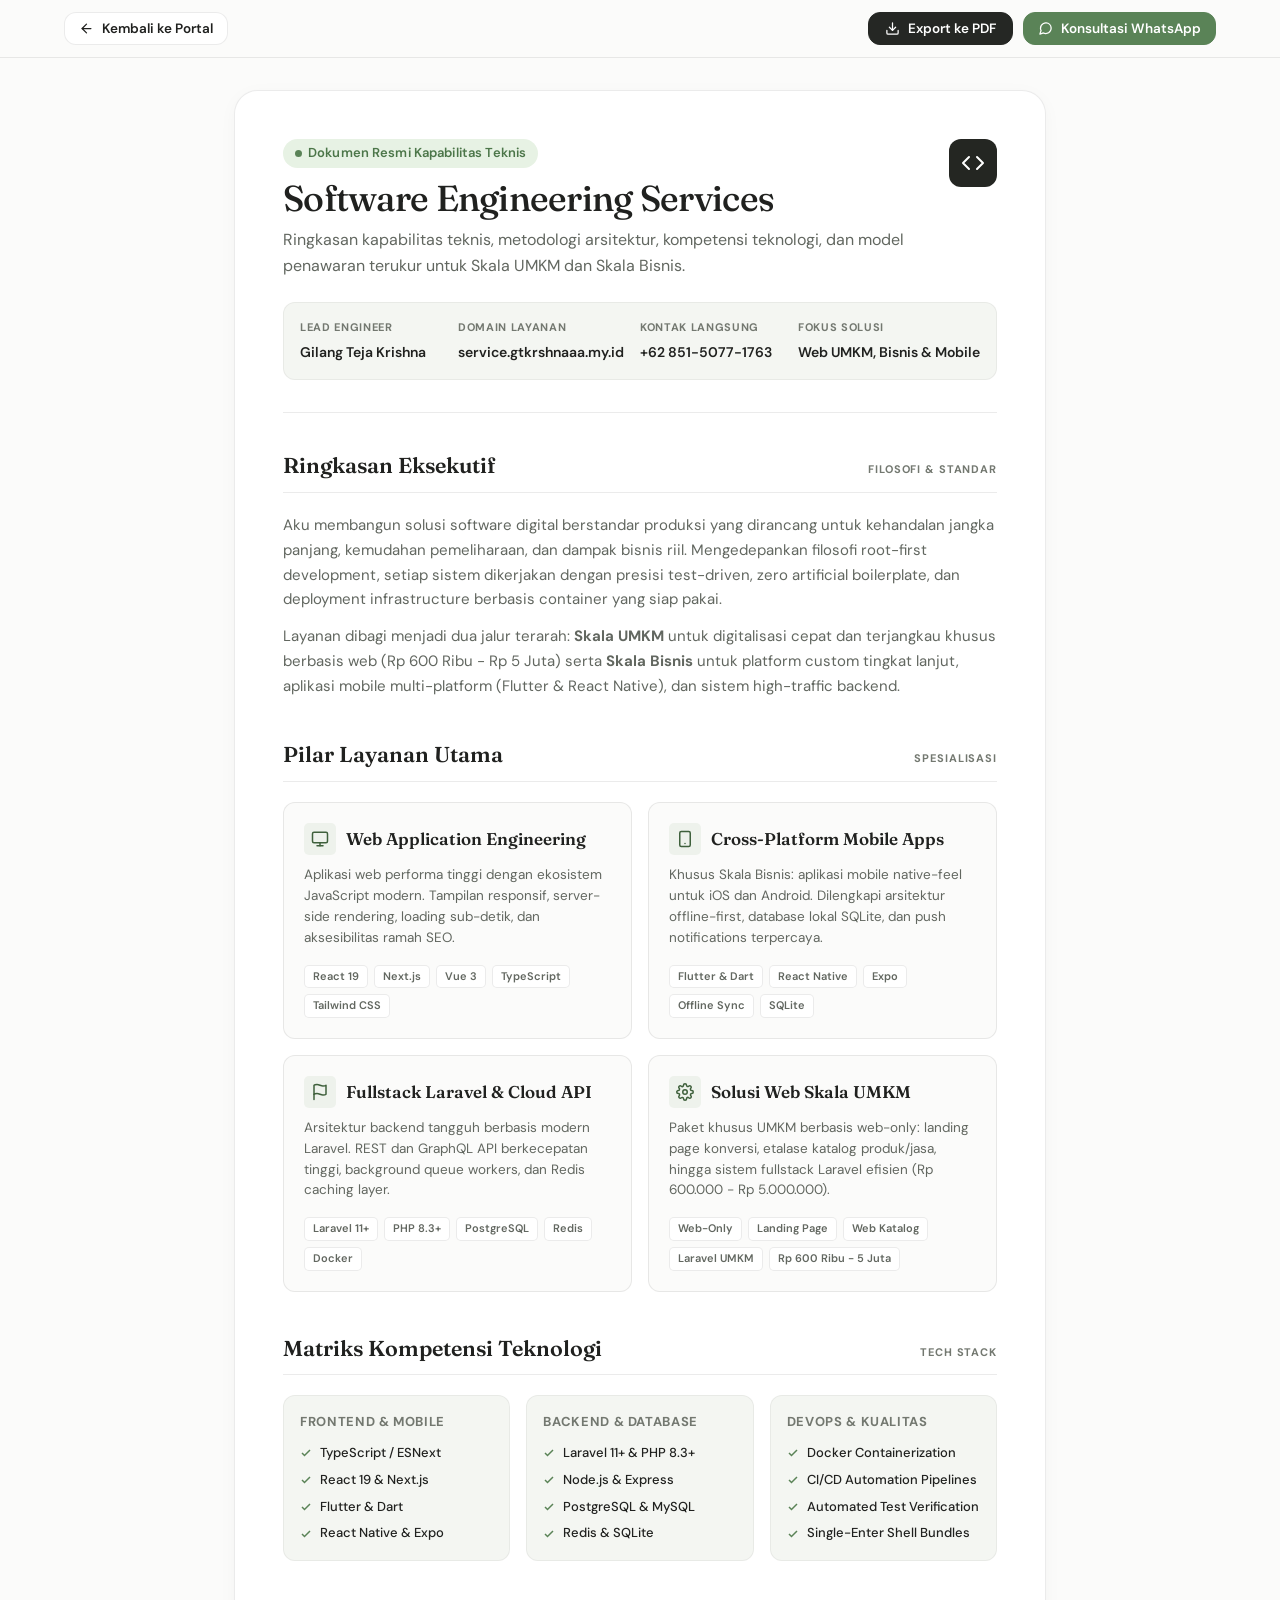
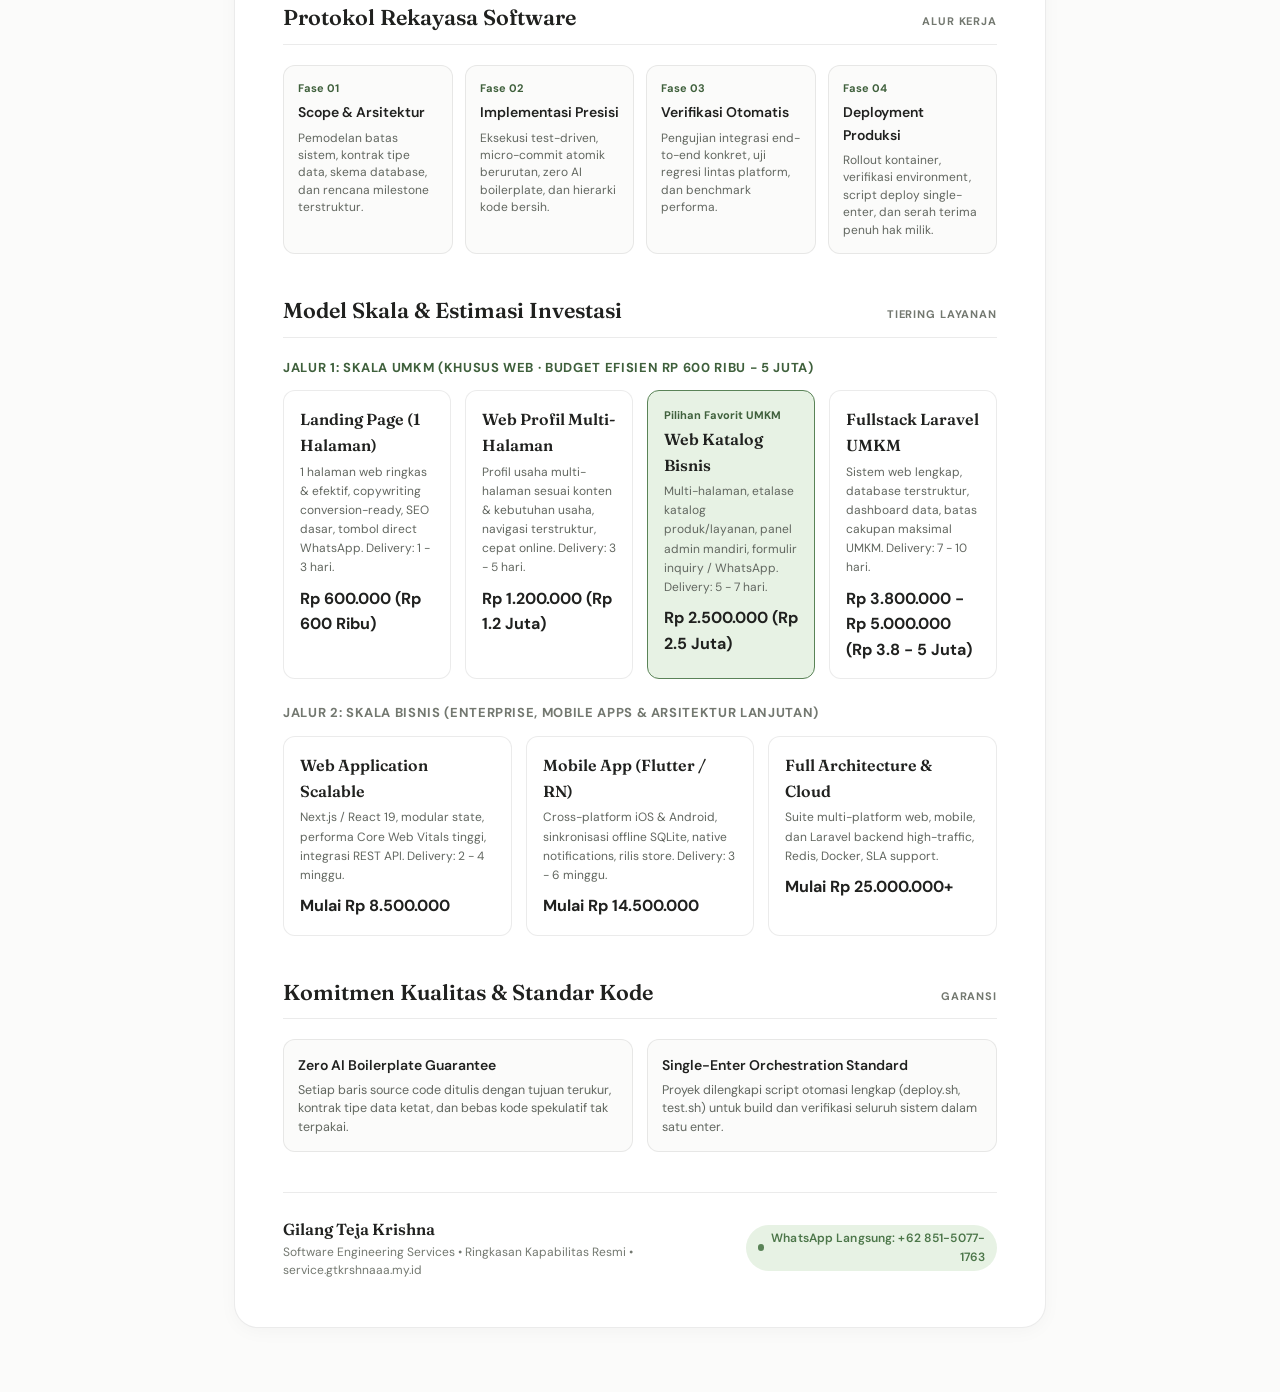
==== commit 96e54f83: "feat(brochure-tests): update brochure, documentation, and test assertions for new UMKM tiers and 90%" ====
--- a/brochure.html
+++ b/brochure.html
@@ -4,7 +4,7 @@
   <meta charset="UTF-8">
   <meta name="viewport" content="width=device-width, initial-scale=1.0">
   <title>Brosur Layanan &amp; Capability Deck | Gilang Teja Krishna</title>
-  <meta name="description" content="Brosur resmi layanan software engineering dan kapabilitas oleh Gilang Teja Krishna. Solusi web skala UMKM (Rp 1.2 Juta - 5 Juta) dan solusi bisnis fullstack, mobile app Flutter &amp; React Native, dan backend Laravel.">
+  <meta name="description" content="Brosur resmi layanan software engineering dan kapabilitas oleh Gilang Teja Krishna. Solusi web skala UMKM (Rp 600 Ribu - 5 Juta) dan solusi bisnis fullstack, mobile app Flutter &amp; React Native, dan backend Laravel.">
 
   <!-- Typography: Fraunces & DM Sans -->
   <link rel="preconnect" href="https://fonts.googleapis.com">
@@ -107,7 +107,7 @@
           Aku membangun solusi software digital berstandar produksi yang dirancang untuk kehandalan jangka panjang, kemudahan pemeliharaan, dan dampak bisnis riil. Mengedepankan filosofi root-first development, setiap sistem dikerjakan dengan presisi test-driven, zero artificial boilerplate, dan deployment infrastructure berbasis container yang siap pakai.
         </p>
         <p style="font-size: 0.9375rem; line-height: 1.65; color: var(--text-secondary);">
-          Layanan dibagi menjadi dua jalur terarah: <strong>Skala UMKM</strong> untuk digitalisasi cepat dan terjangkau khusus berbasis web (Rp 1.2 Juta - Rp 5 Juta) serta <strong>Skala Bisnis</strong> untuk platform custom tingkat lanjut, aplikasi mobile multi-platform (Flutter &amp; React Native), dan sistem high-traffic backend.
+          Layanan dibagi menjadi dua jalur terarah: <strong>Skala UMKM</strong> untuk digitalisasi cepat dan terjangkau khusus berbasis web (Rp 600 Ribu - Rp 5 Juta) serta <strong>Skala Bisnis</strong> untuk platform custom tingkat lanjut, aplikasi mobile multi-platform (Flutter &amp; React Native), dan sistem high-traffic backend.
         </p>
       </section>
 
@@ -201,14 +201,14 @@
               <h3 class="deck-card-title">Solusi Web Skala UMKM</h3>
             </div>
             <p class="deck-card-desc">
-              Paket khusus UMKM berbasis web-only: landing page konversi, etalase katalog produk/jasa, hingga sistem fullstack Laravel efisien (Rp 1.200.000 - Rp 5.000.000).
+              Paket khusus UMKM berbasis web-only: landing page konversi, etalase katalog produk/jasa, hingga sistem fullstack Laravel efisien (Rp 600.000 - Rp 5.000.000).
             </p>
             <div class="deck-card-tags">
               <span class="deck-tag">Web-Only</span>
               <span class="deck-tag">Landing Page</span>
               <span class="deck-tag">Web Katalog</span>
               <span class="deck-tag">Laravel UMKM</span>
-              <span class="deck-tag">Rp 1.2 Juta - 5 Juta</span>
+              <span class="deck-tag">Rp 600 Ribu - 5 Juta</span>
             </div>
           </div>
         </div>
@@ -329,24 +329,29 @@
         </div>
 
         <div style="margin-bottom: 12px; font-size: 0.8125rem; font-weight: 700; text-transform: uppercase; letter-spacing: 0.05em; color: var(--accent-sage-dark);">
-          Jalur 1: Skala UMKM (Khusus Web · Budget Efisien Rp 1.2 Juta - 5 Juta)
-        </div>
-        <div class="tiers-deck-grid" style="margin-bottom: 24px;">
-          <div class="tier-deck-card">
-            <h3 class="tier-deck-title">Landing Page UMKM</h3>
-            <div class="tier-deck-scope">1 halaman web responsive, copywriting conversion-ready, SEO dasar, tombol direct WhatsApp. Delivery: 3 - 5 hari.</div>
-            <div class="tier-deck-price">Rp 1.200.000</div>
+          Jalur 1: Skala UMKM (Khusus Web · Budget Efisien Rp 600 Ribu - 5 Juta)
+        </div>
+        <div class="tiers-deck-grid tiers-4" style="margin-bottom: 24px;">
+          <div class="tier-deck-card">
+            <h3 class="tier-deck-title">Landing Page (1 Halaman)</h3>
+            <div class="tier-deck-scope">1 halaman web ringkas &amp; efektif, copywriting conversion-ready, SEO dasar, tombol direct WhatsApp. Delivery: 1 - 3 hari.</div>
+            <div class="tier-deck-price">Rp 600.000 (Rp 600 Ribu)</div>
+          </div>
+          <div class="tier-deck-card">
+            <h3 class="tier-deck-title">Web Profil Multi-Halaman</h3>
+            <div class="tier-deck-scope">Profil usaha multi-halaman sesuai konten &amp; kebutuhan usaha, navigasi terstruktur, cepat online. Delivery: 3 - 5 hari.</div>
+            <div class="tier-deck-price">Rp 1.200.000 (Rp 1.2 Juta)</div>
           </div>
           <div class="tier-deck-card highlight">
             <div style="font-size: 0.6875rem; font-weight: 700; color: var(--accent-sage-dark); margin-bottom: 2px;">Pilihan Favorit UMKM</div>
-            <h3 class="tier-deck-title">Web Katalog &amp; Profil</h3>
-            <div class="tier-deck-scope">Multi-halaman, etalase katalog produk/layanan, panel admin mandiri, formulir inquiry. Delivery: 5 - 7 hari.</div>
-            <div class="tier-deck-price">Rp 2.500.000</div>
+            <h3 class="tier-deck-title">Web Katalog Bisnis</h3>
+            <div class="tier-deck-scope">Multi-halaman, etalase katalog produk/layanan, panel admin mandiri, formulir inquiry / WhatsApp. Delivery: 5 - 7 hari.</div>
+            <div class="tier-deck-price">Rp 2.500.000 (Rp 2.5 Juta)</div>
           </div>
           <div class="tier-deck-card">
             <h3 class="tier-deck-title">Fullstack Laravel UMKM</h3>
             <div class="tier-deck-scope">Sistem web lengkap, database terstruktur, dashboard data, batas cakupan maksimal UMKM. Delivery: 7 - 10 hari.</div>
-            <div class="tier-deck-price">Rp 3.800.000 - Rp 5.000.000</div>
+            <div class="tier-deck-price">Rp 3.800.000 - Rp 5.000.000 (Rp 3.8 - 5 Juta)</div>
           </div>
         </div>
 
--- a/assets/css/layout.css
+++ b/assets/css/layout.css
@@ -1,10 +1,10 @@
 .container {
-  width: 100%;
-  max-width: 1200px;
+  width: 90%;
+  max-width: 90vw;
   margin-left: auto;
   margin-right: auto;
-  padding-left: 20px;
-  padding-right: 20px;
+  padding-left: 0;
+  padding-right: 0;
 }
 
 /* Header */
--- a/assets/css/brochure.css
+++ b/assets/css/brochure.css
@@ -292,6 +292,10 @@
   gap: 14px;
 }
 
+.tiers-deck-grid.tiers-4 {
+  grid-template-columns: repeat(4, 1fr);
+}
+
 .tier-deck-card {
   border: 1px solid var(--border-hairline);
   border-radius: var(--radius-md);
@@ -432,7 +436,8 @@
   .services-deck-grid,
   .matrix-grid,
   .process-deck-grid,
-  .tiers-deck-grid {
+  .tiers-deck-grid,
+  .tiers-deck-grid.tiers-4 {
     grid-template-columns: 1fr;
   }
   .brochure-footer {
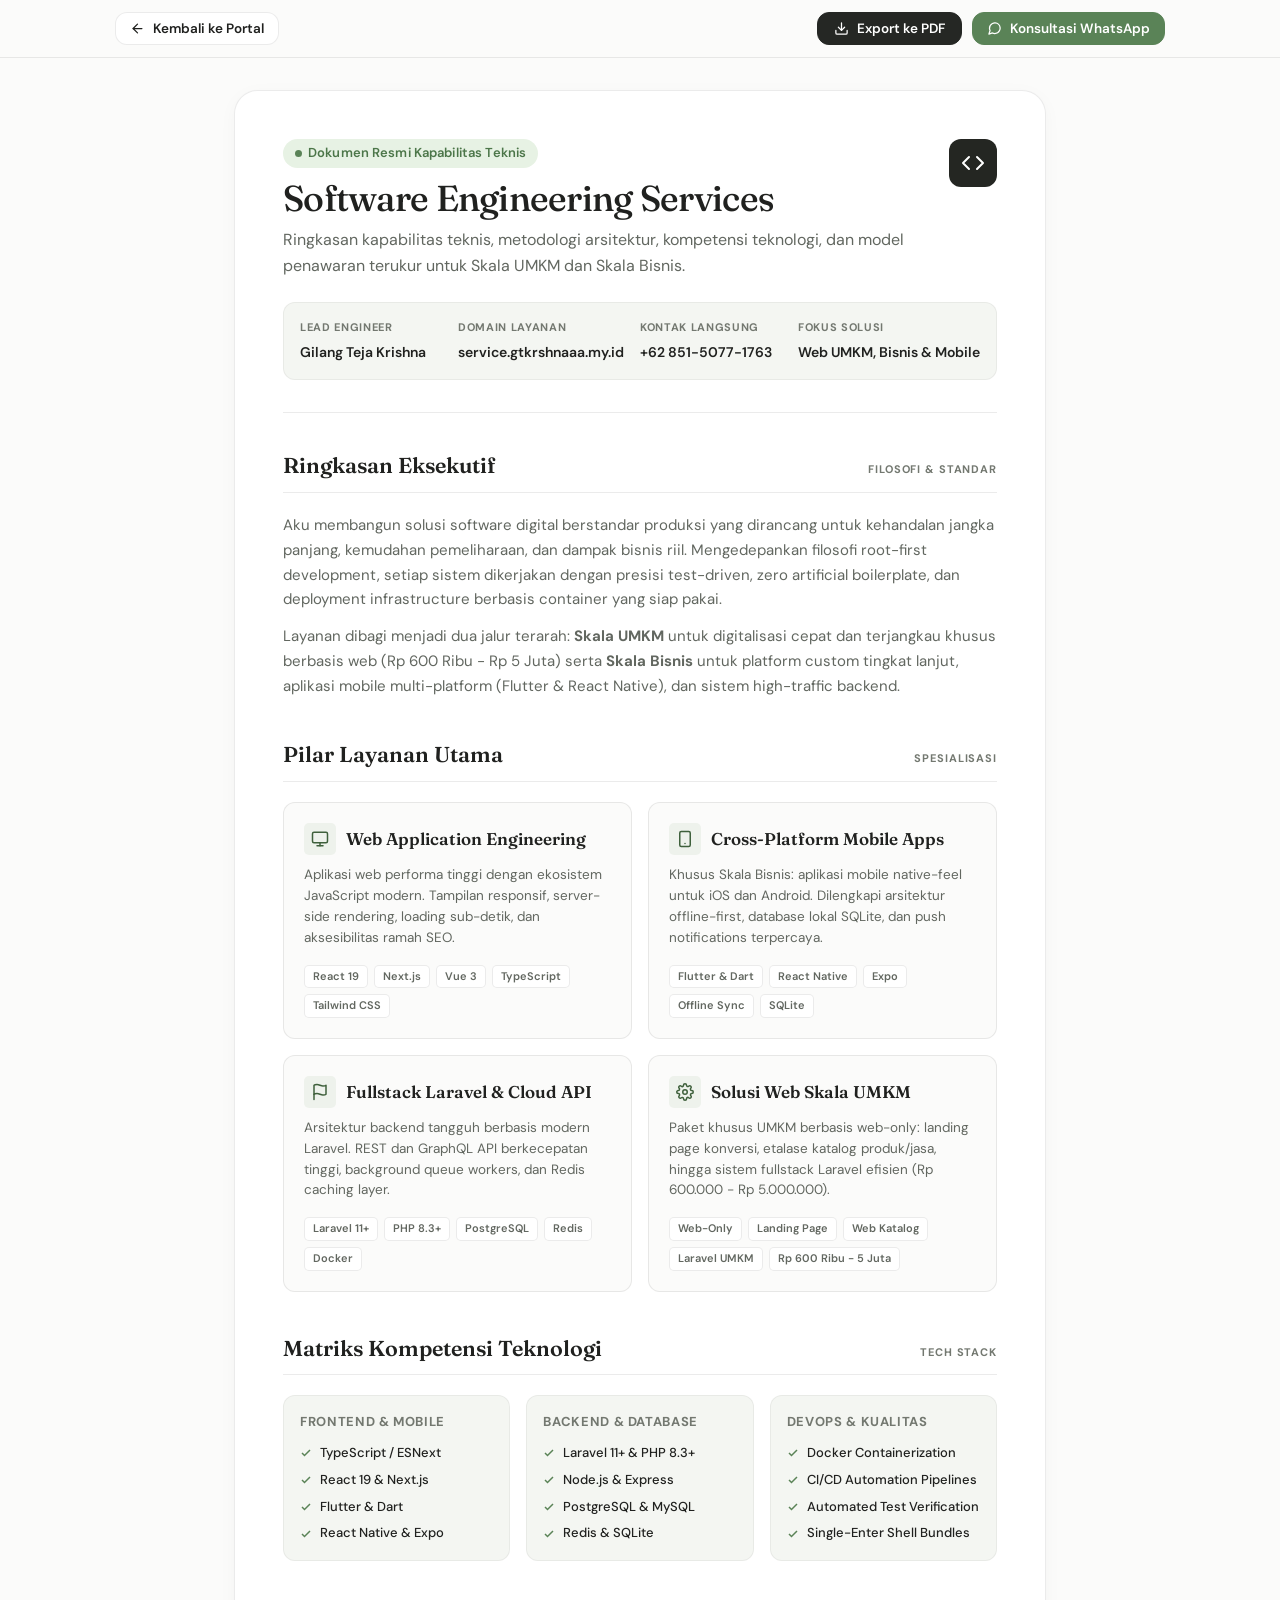
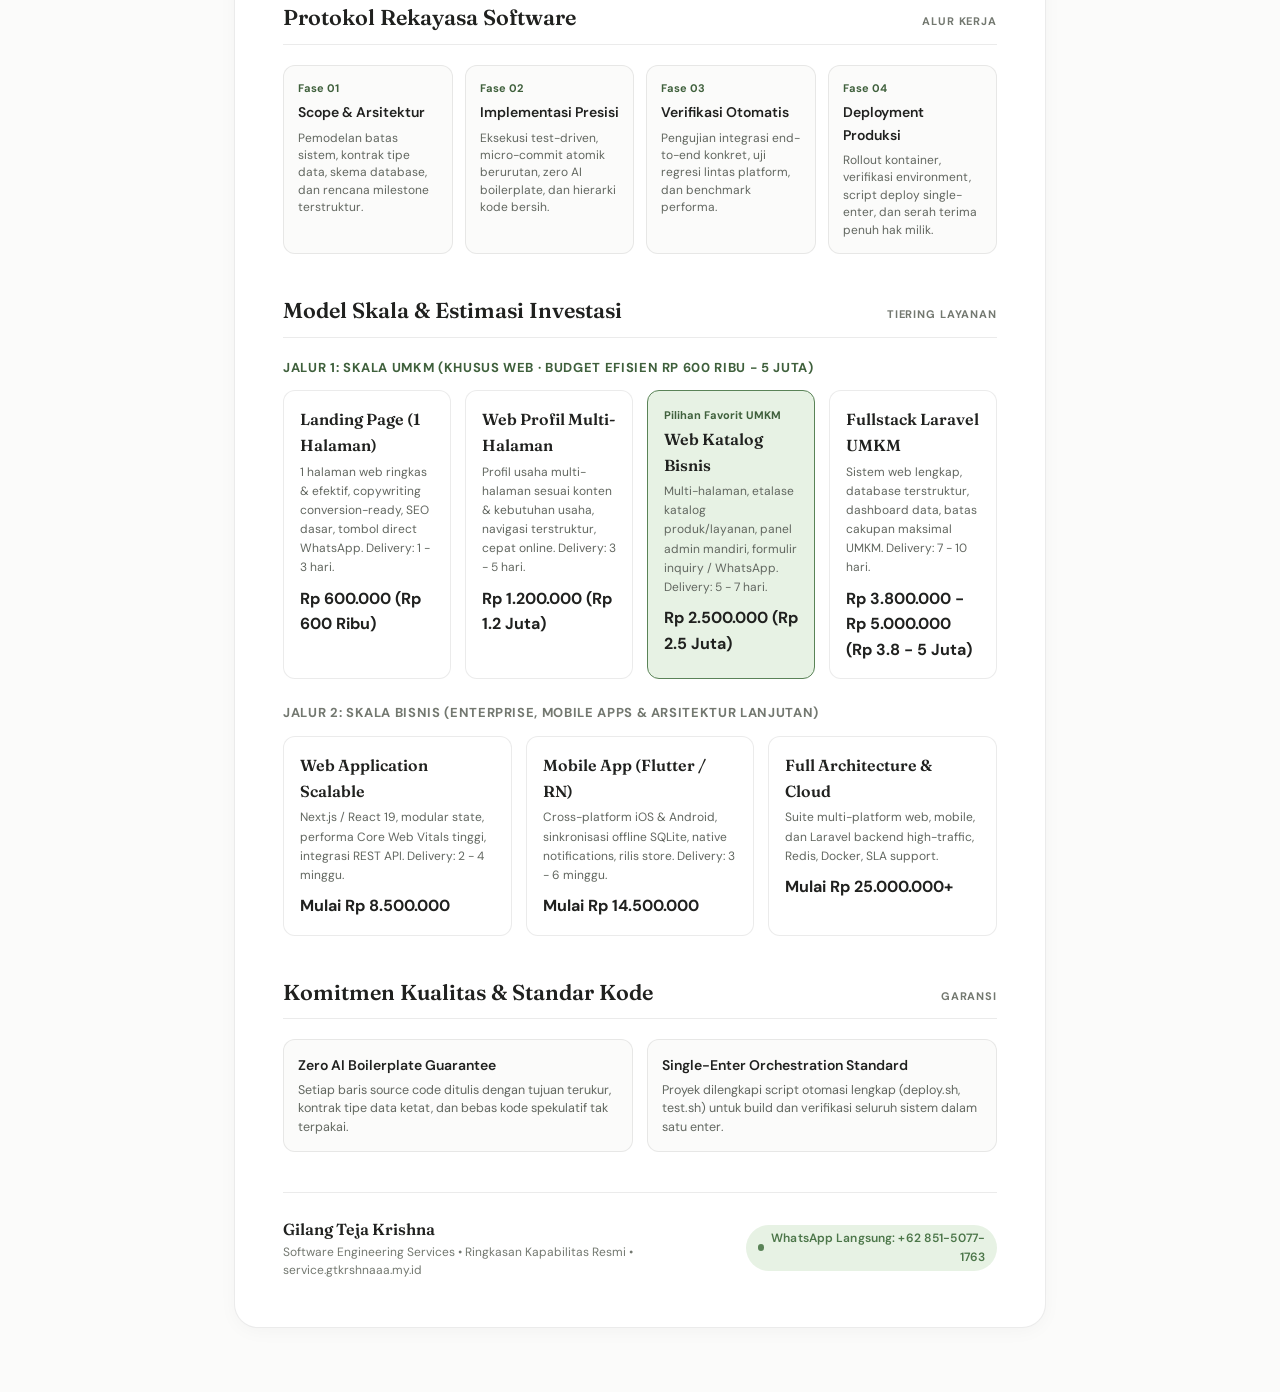
==== commit 5c79a860: "fix(responsive): resolve mobile and tablet layout flaws and eliminate horizontal overflow (closes #2" ====
--- a/brochure.html
+++ b/brochure.html
@@ -383,7 +383,7 @@
           <h2 class="brochure-section-title">Komitmen Kualitas &amp; Standar Kode</h2>
           <span class="brochure-section-tag">Garansi</span>
         </div>
-        <div style="display: grid; grid-template-columns: repeat(2, 1fr); gap: 14px;">
+        <div class="guarantees-grid">
           <div style="background-color: var(--canvas-bg); border: 1px solid var(--border-hairline); border-radius: var(--radius-md); padding: 14px;">
             <div style="font-weight: 600; font-size: 0.875rem; margin-bottom: 4px; color: var(--text-primary);">Zero AI Boilerplate Guarantee</div>
             <div style="font-size: 0.78125rem; color: var(--text-secondary); line-height: 1.5;">Setiap baris source code ditulis dengan tujuan terukur, kontrak tipe data ketat, dan bebas kode spekulatif tak terpakai.</div>
--- a/assets/css/tokens.css
+++ b/assets/css/tokens.css
@@ -58,6 +58,8 @@
   scroll-behavior: smooth;
   text-rendering: optimizeLegibility;
   -webkit-font-smoothing: antialiased;
+  overflow-x: hidden;
+  width: 100%;
 }
 
 body {
@@ -65,6 +67,8 @@
   background-color: var(--canvas-bg);
   color: var(--text-primary);
   line-height: 1.6;
+  overflow-x: hidden;
+  width: 100%;
 }
 
 img, svg {
--- a/assets/css/layout.css
+++ b/assets/css/layout.css
@@ -1,6 +1,6 @@
 .container {
-  width: 90%;
-  max-width: 90vw;
+  width: 82%;
+  max-width: 82vw;
   margin-left: auto;
   margin-right: auto;
   padding-left: 0;
@@ -172,15 +172,6 @@
   .grid-3, .grid-4 {
     grid-template-columns: repeat(2, 1fr);
   }
-}
-
-@media (max-width: 768px) {
-  .section {
-    padding: 56px 0;
-  }
-  .section-title {
-    font-size: 1.875rem;
-  }
   .nav-desktop {
     display: none;
   }
@@ -192,6 +183,15 @@
   .header-consult-btn {
     display: none;
   }
+}
+
+@media (max-width: 768px) {
+  .section {
+    padding: 56px 0;
+  }
+  .section-title {
+    font-size: 1.875rem;
+  }
   .header-wa-btn {
     padding: 8px 12px;
   }
@@ -206,6 +206,19 @@
   }
   .grid-2, .grid-3, .grid-4 {
     grid-template-columns: 1fr;
+  }
+}
+
+@media (max-width: 480px) {
+  .brand-title {
+    font-size: 0.9375rem;
+    white-space: nowrap;
+  }
+  .brand-logo {
+    gap: 8px;
+  }
+  .header-inner {
+    gap: 8px;
   }
 }
 
--- a/assets/css/brochure.css
+++ b/assets/css/brochure.css
@@ -421,8 +421,37 @@
   }
 }
 
+/* Guarantees Grid */
+.guarantees-grid {
+  display: grid;
+  grid-template-columns: repeat(2, 1fr);
+  gap: 14px;
+}
+
 /* Mobile Responsiveness */
 @media (max-width: 768px) {
+  .brochure-toolbar-inner {
+    flex-wrap: wrap;
+    gap: 10px;
+  }
+  .toolbar-left,
+  .toolbar-right {
+    width: 100%;
+    justify-content: space-between;
+  }
+  .toolbar-right {
+    gap: 8px;
+  }
+  .toolbar-right .btn {
+    flex: 1;
+    justify-content: center;
+    padding: 8px 10px;
+    font-size: 0.8125rem;
+  }
+  .brochure-wrapper {
+    padding: 0 12px;
+    margin: 20px auto 40px auto;
+  }
   .brochure-sheet {
     padding: 24px 16px;
   }
@@ -437,11 +466,22 @@
   .matrix-grid,
   .process-deck-grid,
   .tiers-deck-grid,
-  .tiers-deck-grid.tiers-4 {
+  .tiers-deck-grid.tiers-4,
+  .guarantees-grid {
     grid-template-columns: 1fr;
   }
   .brochure-footer {
     flex-direction: column;
     align-items: flex-start;
-  }
-}
+    gap: 12px;
+  }
+  .brochure-footer div:last-child {
+    text-align: left !important;
+  }
+}
+
+@media (max-width: 480px) {
+  .brochure-meta-grid {
+    grid-template-columns: 1fr;
+  }
+}
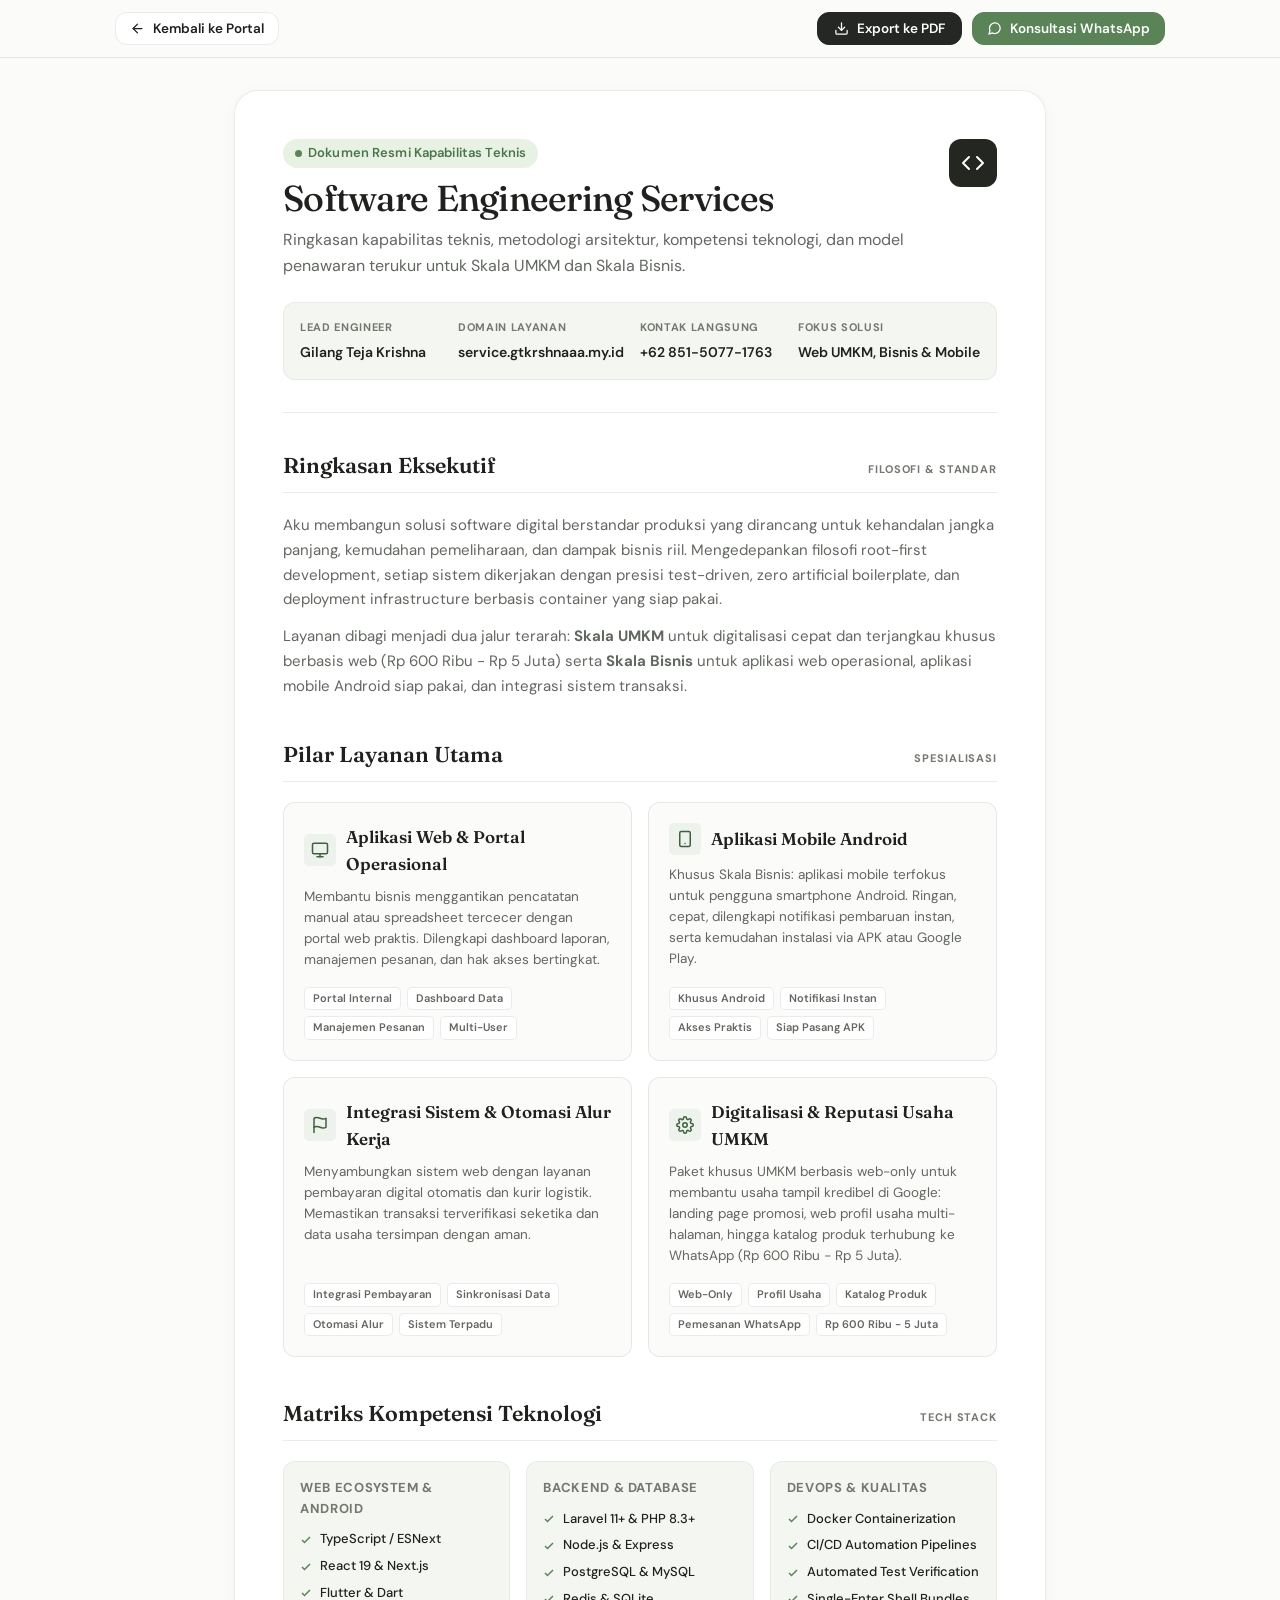
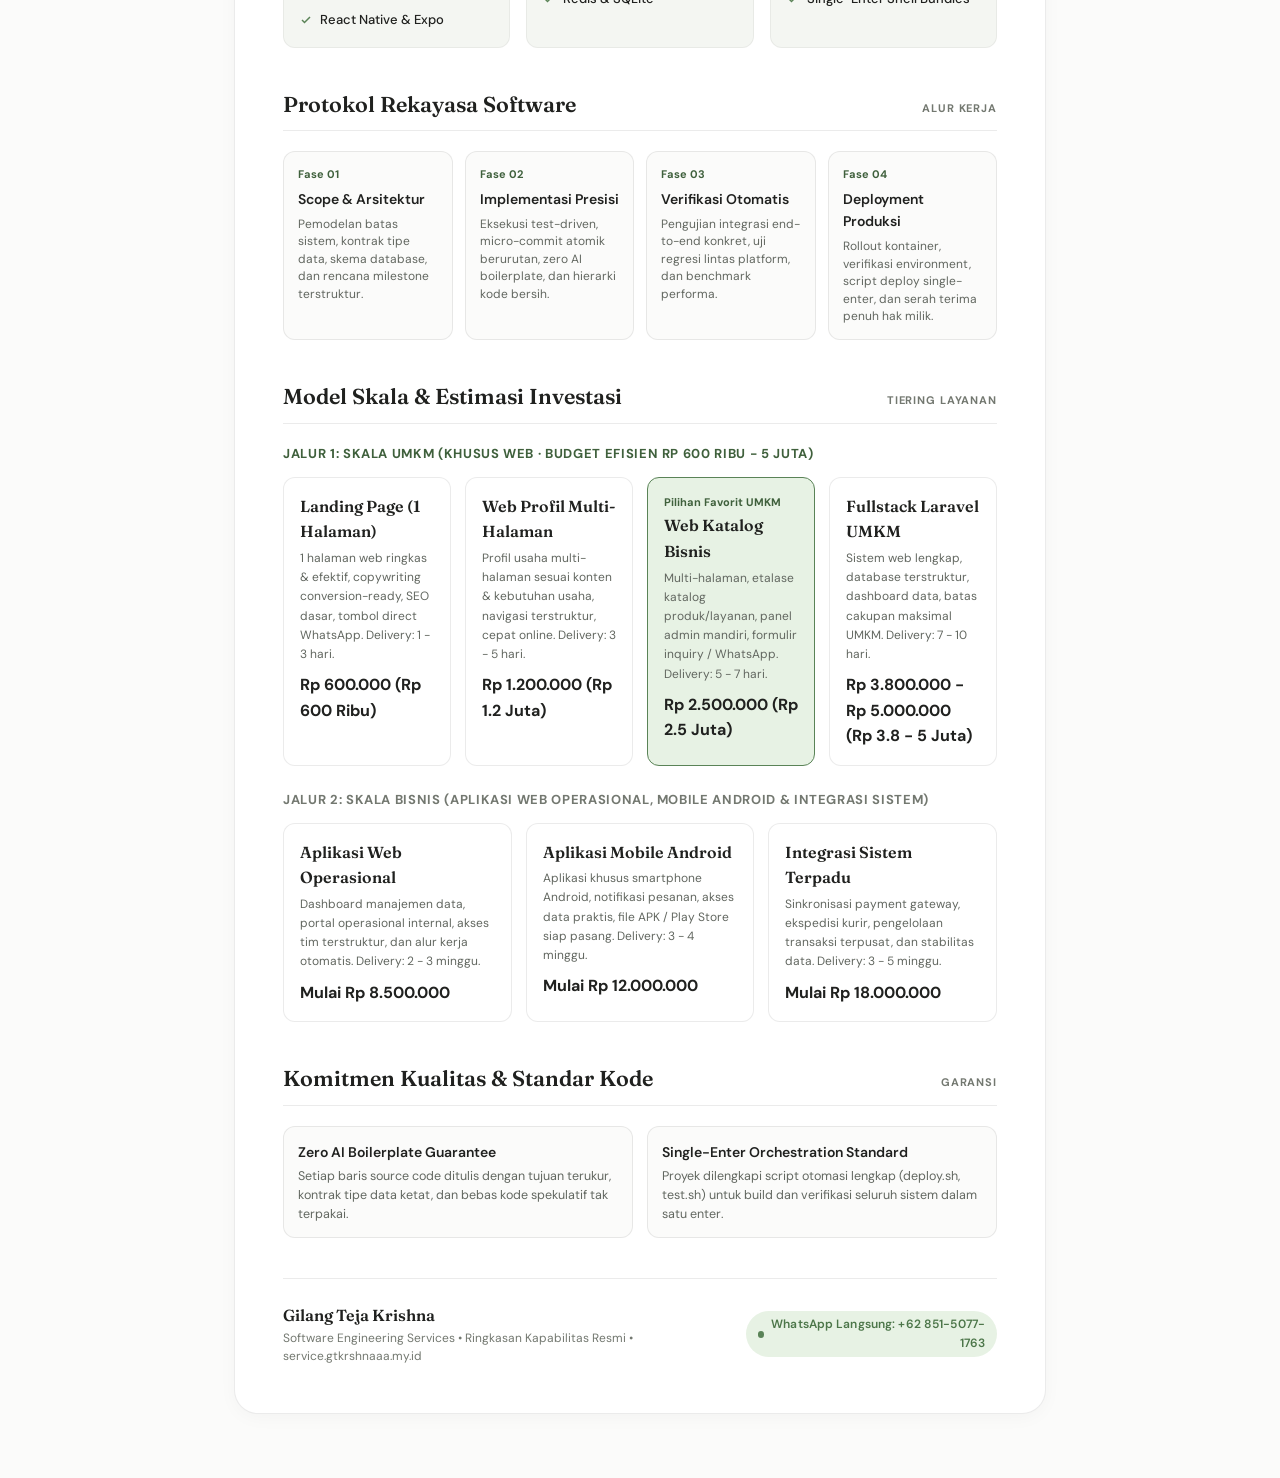
==== commit 21474188: "refactor(copy): synchronize brochure deck with problem-solving and android apps (refs #26)" ====
--- a/brochure.html
+++ b/brochure.html
@@ -4,7 +4,7 @@
   <meta charset="UTF-8">
   <meta name="viewport" content="width=device-width, initial-scale=1.0">
   <title>Brosur Layanan &amp; Capability Deck | Gilang Teja Krishna</title>
-  <meta name="description" content="Brosur resmi layanan software engineering dan kapabilitas oleh Gilang Teja Krishna. Solusi web skala UMKM (Rp 600 Ribu - 5 Juta) dan solusi bisnis fullstack, mobile app Flutter &amp; React Native, dan backend Laravel.">
+  <meta name="description" content="Brosur resmi layanan software engineering dan ringkasan solusi oleh Gilang Teja Krishna. Solusi web skala UMKM (Rp 600 Ribu - 5 Juta), aplikasi web operasional bisnis, aplikasi mobile Android, dan integrasi sistem.">
 
   <!-- Typography: Fraunces & DM Sans -->
   <link rel="preconnect" href="https://fonts.googleapis.com">
@@ -107,7 +107,7 @@
           Aku membangun solusi software digital berstandar produksi yang dirancang untuk kehandalan jangka panjang, kemudahan pemeliharaan, dan dampak bisnis riil. Mengedepankan filosofi root-first development, setiap sistem dikerjakan dengan presisi test-driven, zero artificial boilerplate, dan deployment infrastructure berbasis container yang siap pakai.
         </p>
         <p style="font-size: 0.9375rem; line-height: 1.65; color: var(--text-secondary);">
-          Layanan dibagi menjadi dua jalur terarah: <strong>Skala UMKM</strong> untuk digitalisasi cepat dan terjangkau khusus berbasis web (Rp 600 Ribu - Rp 5 Juta) serta <strong>Skala Bisnis</strong> untuk platform custom tingkat lanjut, aplikasi mobile multi-platform (Flutter &amp; React Native), dan sistem high-traffic backend.
+          Layanan dibagi menjadi dua jalur terarah: <strong>Skala UMKM</strong> untuk digitalisasi cepat dan terjangkau khusus berbasis web (Rp 600 Ribu - Rp 5 Juta) serta <strong>Skala Bisnis</strong> untuk aplikasi web operasional, aplikasi mobile Android siap pakai, dan integrasi sistem transaksi.
         </p>
       </section>
 
@@ -129,17 +129,16 @@
                   <line x1="12" y1="17" x2="12" y2="21"></line>
                 </svg>
               </div>
-              <h3 class="deck-card-title">Web Application Engineering</h3>
+              <h3 class="deck-card-title">Aplikasi Web &amp; Portal Operasional</h3>
             </div>
             <p class="deck-card-desc">
-              Aplikasi web performa tinggi dengan ekosistem JavaScript modern. Tampilan responsif, server-side rendering, loading sub-detik, dan aksesibilitas ramah SEO.
+              Membantu bisnis menggantikan pencatatan manual atau spreadsheet tercecer dengan portal web praktis. Dilengkapi dashboard laporan, manajemen pesanan, dan hak akses bertingkat.
             </p>
             <div class="deck-card-tags">
-              <span class="deck-tag">React 19</span>
-              <span class="deck-tag">Next.js</span>
-              <span class="deck-tag">Vue 3</span>
-              <span class="deck-tag">TypeScript</span>
-              <span class="deck-tag">Tailwind CSS</span>
+              <span class="deck-tag">Portal Internal</span>
+              <span class="deck-tag">Dashboard Data</span>
+              <span class="deck-tag">Manajemen Pesanan</span>
+              <span class="deck-tag">Multi-User</span>
             </div>
           </div>
 
@@ -152,17 +151,16 @@
                   <line x1="12" y1="18" x2="12.01" y2="18"></line>
                 </svg>
               </div>
-              <h3 class="deck-card-title">Cross-Platform Mobile Apps</h3>
+              <h3 class="deck-card-title">Aplikasi Mobile Android</h3>
             </div>
             <p class="deck-card-desc">
-              Khusus Skala Bisnis: aplikasi mobile native-feel untuk iOS dan Android. Dilengkapi arsitektur offline-first, database lokal SQLite, dan push notifications terpercaya.
+              Khusus Skala Bisnis: aplikasi mobile terfokus untuk pengguna smartphone Android. Ringan, cepat, dilengkapi notifikasi pembaruan instan, serta kemudahan instalasi via APK atau Google Play.
             </p>
             <div class="deck-card-tags">
-              <span class="deck-tag">Flutter &amp; Dart</span>
-              <span class="deck-tag">React Native</span>
-              <span class="deck-tag">Expo</span>
-              <span class="deck-tag">Offline Sync</span>
-              <span class="deck-tag">SQLite</span>
+              <span class="deck-tag">Khusus Android</span>
+              <span class="deck-tag">Notifikasi Instan</span>
+              <span class="deck-tag">Akses Praktis</span>
+              <span class="deck-tag">Siap Pasang APK</span>
             </div>
           </div>
 
@@ -175,17 +173,16 @@
                   <line x1="4" y1="22" x2="4" y2="15"></line>
                 </svg>
               </div>
-              <h3 class="deck-card-title">Fullstack Laravel &amp; Cloud API</h3>
+              <h3 class="deck-card-title">Integrasi Sistem &amp; Otomasi Alur Kerja</h3>
             </div>
             <p class="deck-card-desc">
-              Arsitektur backend tangguh berbasis modern Laravel. REST dan GraphQL API berkecepatan tinggi, background queue workers, dan Redis caching layer.
+              Menyambungkan sistem web dengan layanan pembayaran digital otomatis dan kurir logistik. Memastikan transaksi terverifikasi seketika dan data usaha tersimpan dengan aman.
             </p>
             <div class="deck-card-tags">
-              <span class="deck-tag">Laravel 11+</span>
-              <span class="deck-tag">PHP 8.3+</span>
-              <span class="deck-tag">PostgreSQL</span>
-              <span class="deck-tag">Redis</span>
-              <span class="deck-tag">Docker</span>
+              <span class="deck-tag">Integrasi Pembayaran</span>
+              <span class="deck-tag">Sinkronisasi Data</span>
+              <span class="deck-tag">Otomasi Alur</span>
+              <span class="deck-tag">Sistem Terpadu</span>
             </div>
           </div>
 
@@ -198,16 +195,16 @@
                   <path d="M19.4 15a1.65 1.65 0 0 0 .33 1.82l.06.06a2 2 0 0 1 0 2.83 2 2 0 0 1-2.83 0l-.06-.06a1.65 1.65 0 0 0-1.82-.33 1.65 1.65 0 0 0-1 1.51V21a2 2 0 0 1-2 2 2 2 0 0 1-2-2v-.09A1.65 1.65 0 0 0 9 19.4a1.65 1.65 0 0 0-1.82.33l-.06.06a2 2 0 0 1-2.83 0 2 2 0 0 1 0-2.83l.06-.06a1.65 1.65 0 0 0 .33-1.82 1.65 1.65 0 0 0-1.51-1H3a2 2 0 0 1-2-2 2 2 0 0 1 2-2h.09A1.65 1.65 0 0 0 4.6 9a1.65 1.65 0 0 0-.33-1.82l-.06-.06a2 2 0 0 1 0-2.83 2 2 0 0 1 2.83 0l.06.06a1.65 1.65 0 0 0 1.82.33H9a1.65 1.65 0 0 0 1-1.51V3a2 2 0 0 1 2-2 2 2 0 0 1 2 2v.09a1.65 1.65 0 0 0 1 1.51 1.65 1.65 0 0 0 1.82-.33l.06-.06a2 2 0 0 1 2.83 0 2 2 0 0 1 0 2.83l-.06.06a1.65 1.65 0 0 0-.33 1.82V9a1.65 1.65 0 0 0 1.51 1H21a2 2 0 0 1 2 2 2 2 0 0 1-2 2h-.09a1.65 1.65 0 0 0-1.51 1z"></path>
                 </svg>
               </div>
-              <h3 class="deck-card-title">Solusi Web Skala UMKM</h3>
+              <h3 class="deck-card-title">Digitalisasi &amp; Reputasi Usaha UMKM</h3>
             </div>
             <p class="deck-card-desc">
-              Paket khusus UMKM berbasis web-only: landing page konversi, etalase katalog produk/jasa, hingga sistem fullstack Laravel efisien (Rp 600.000 - Rp 5.000.000).
+              Paket khusus UMKM berbasis web-only untuk membantu usaha tampil kredibel di Google: landing page promosi, web profil usaha multi-halaman, hingga katalog produk terhubung ke WhatsApp (Rp 600 Ribu - Rp 5 Juta).
             </p>
             <div class="deck-card-tags">
               <span class="deck-tag">Web-Only</span>
-              <span class="deck-tag">Landing Page</span>
-              <span class="deck-tag">Web Katalog</span>
-              <span class="deck-tag">Laravel UMKM</span>
+              <span class="deck-tag">Profil Usaha</span>
+              <span class="deck-tag">Katalog Produk</span>
+              <span class="deck-tag">Pemesanan WhatsApp</span>
               <span class="deck-tag">Rp 600 Ribu - 5 Juta</span>
             </div>
           </div>
@@ -223,7 +220,7 @@
 
         <div class="matrix-grid">
           <div class="matrix-card">
-            <h3 class="matrix-title">Frontend &amp; Mobile</h3>
+            <h3 class="matrix-title">Web Ecosystem &amp; Android</h3>
             <ul class="matrix-list">
               <li class="matrix-item">
                 <svg width="12" height="12" viewBox="0 0 24 24" fill="none" stroke="currentColor" stroke-width="3"><polyline points="20 6 9 17 4 12"></polyline></svg>
@@ -356,23 +353,23 @@
         </div>
 
         <div style="margin-bottom: 12px; font-size: 0.8125rem; font-weight: 700; text-transform: uppercase; letter-spacing: 0.05em; color: var(--text-muted);">
-          Jalur 2: Skala Bisnis (Enterprise, Mobile Apps &amp; Arsitektur Lanjutan)
+          Jalur 2: Skala Bisnis (Aplikasi Web Operasional, Mobile Android &amp; Integrasi Sistem)
         </div>
         <div class="tiers-deck-grid">
           <div class="tier-deck-card">
-            <h3 class="tier-deck-title">Web Application Scalable</h3>
-            <div class="tier-deck-scope">Next.js / React 19, modular state, performa Core Web Vitals tinggi, integrasi REST API. Delivery: 2 - 4 minggu.</div>
+            <h3 class="tier-deck-title">Aplikasi Web Operasional</h3>
+            <div class="tier-deck-scope">Dashboard manajemen data, portal operasional internal, akses tim terstruktur, dan alur kerja otomatis. Delivery: 2 - 3 minggu.</div>
             <div class="tier-deck-price">Mulai Rp 8.500.000</div>
           </div>
           <div class="tier-deck-card">
-            <h3 class="tier-deck-title">Mobile App (Flutter / RN)</h3>
-            <div class="tier-deck-scope">Cross-platform iOS &amp; Android, sinkronisasi offline SQLite, native notifications, rilis store. Delivery: 3 - 6 minggu.</div>
-            <div class="tier-deck-price">Mulai Rp 14.500.000</div>
-          </div>
-          <div class="tier-deck-card">
-            <h3 class="tier-deck-title">Full Architecture &amp; Cloud</h3>
-            <div class="tier-deck-scope">Suite multi-platform web, mobile, dan Laravel backend high-traffic, Redis, Docker, SLA support.</div>
-            <div class="tier-deck-price">Mulai Rp 25.000.000+</div>
+            <h3 class="tier-deck-title">Aplikasi Mobile Android</h3>
+            <div class="tier-deck-scope">Aplikasi khusus smartphone Android, notifikasi pesanan, akses data praktis, file APK / Play Store siap pasang. Delivery: 3 - 4 minggu.</div>
+            <div class="tier-deck-price">Mulai Rp 12.000.000</div>
+          </div>
+          <div class="tier-deck-card">
+            <h3 class="tier-deck-title">Integrasi Sistem Terpadu</h3>
+            <div class="tier-deck-scope">Sinkronisasi payment gateway, ekspedisi kurir, pengelolaan transaksi terpusat, dan stabilitas data. Delivery: 3 - 5 minggu.</div>
+            <div class="tier-deck-price">Mulai Rp 18.000.000</div>
           </div>
         </div>
       </section>
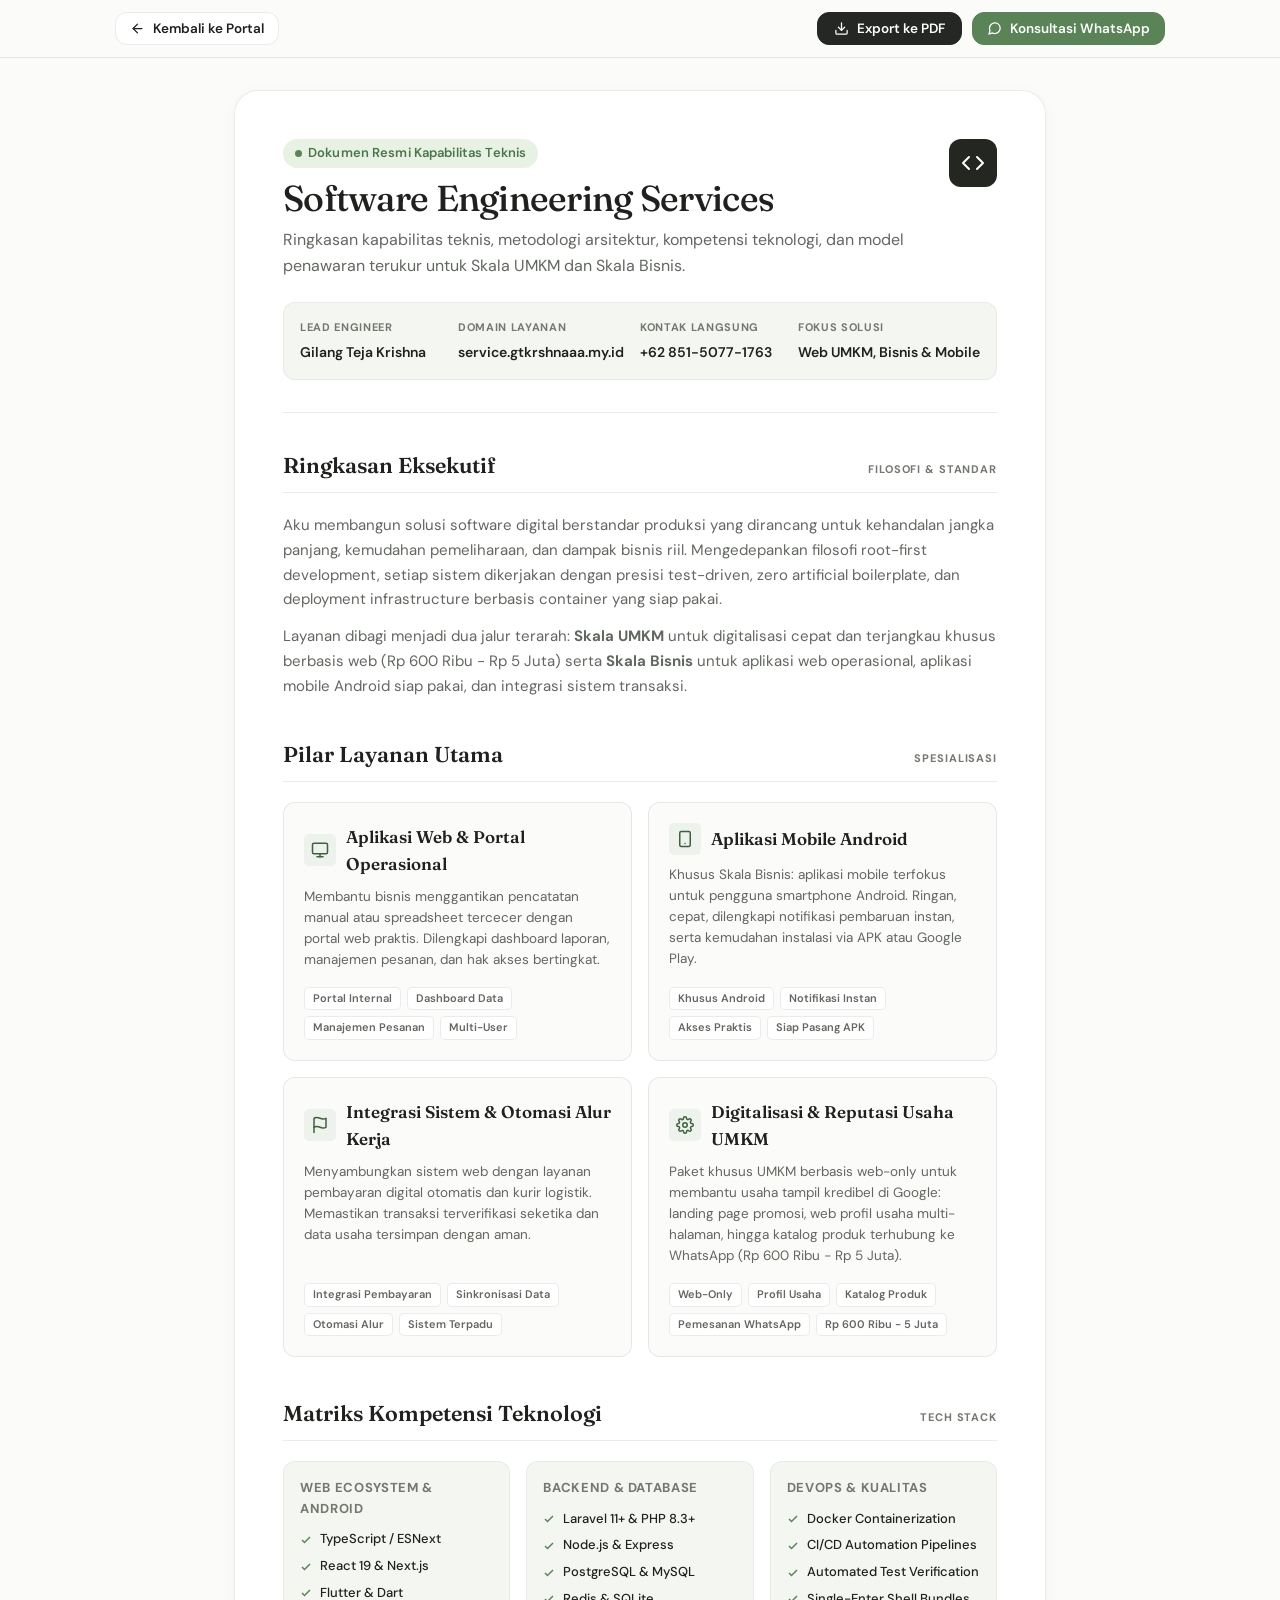
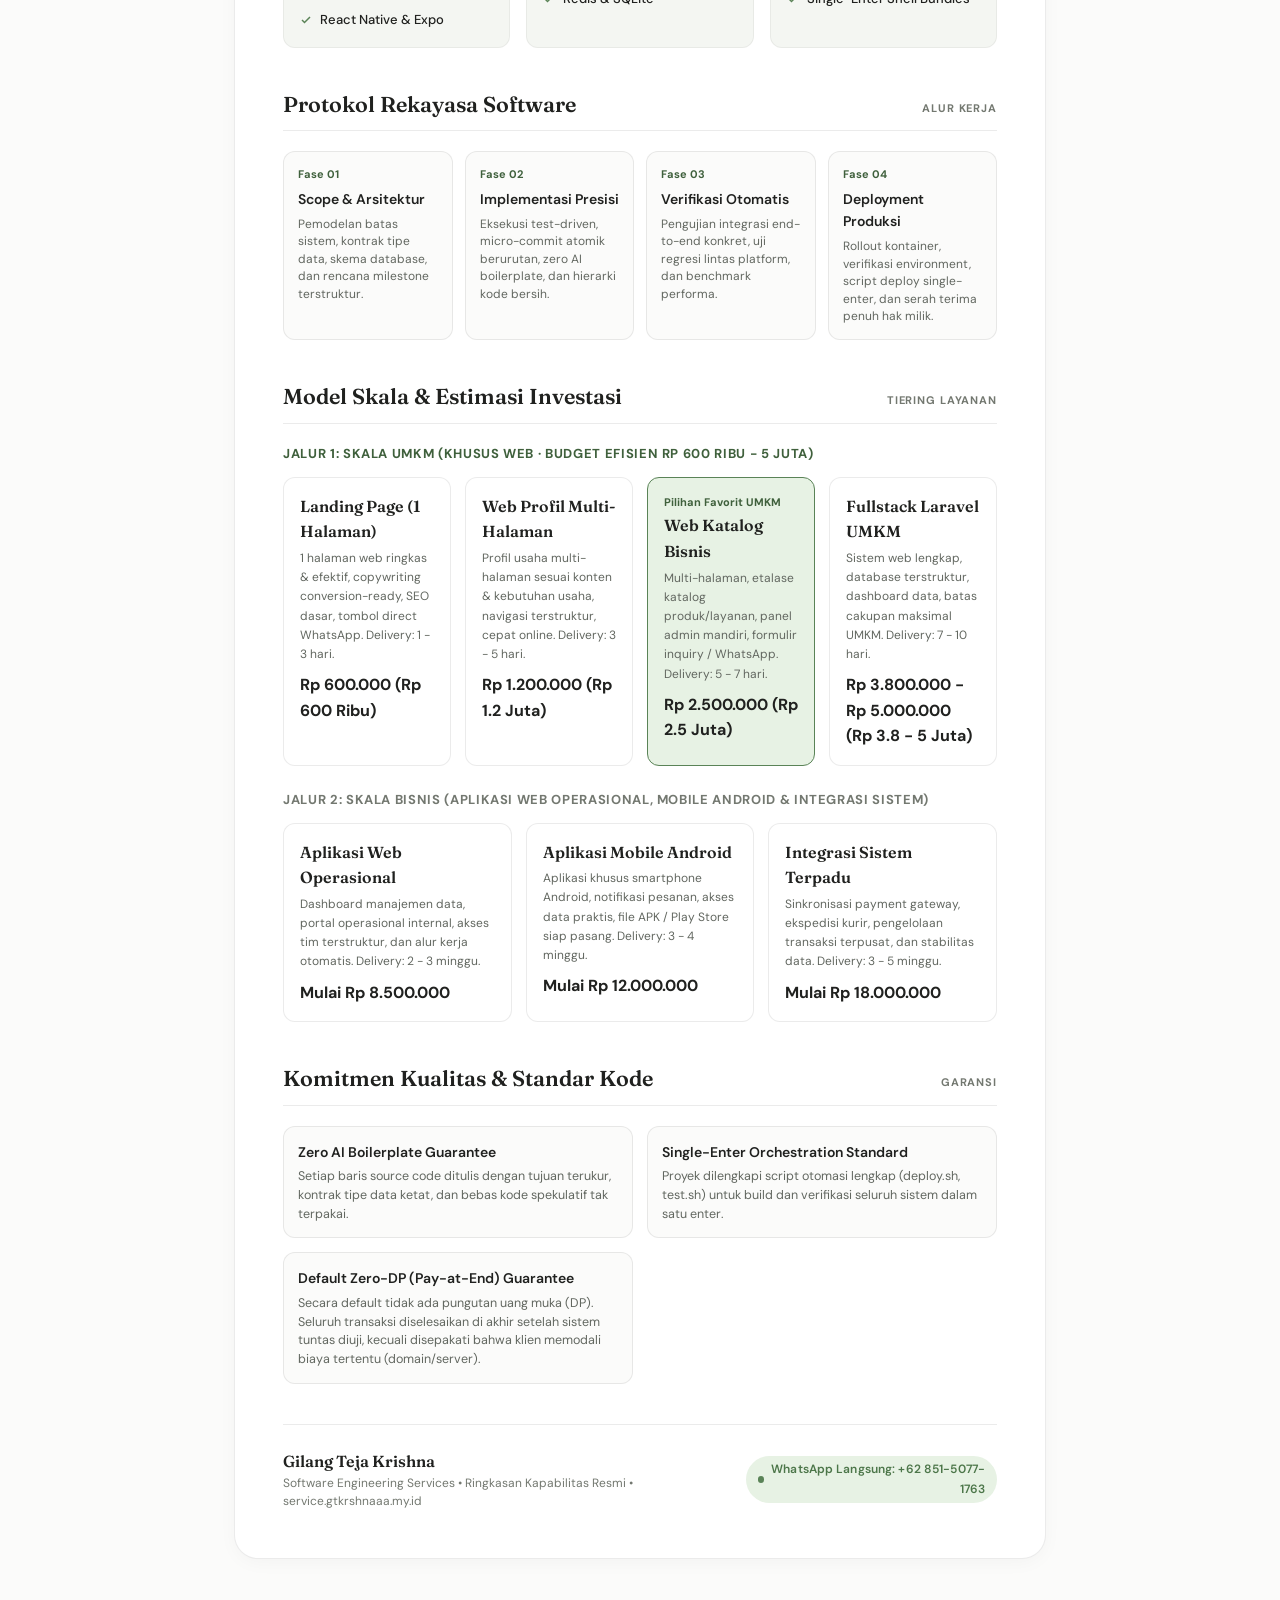
==== commit d1286554: "fix(copy): remove personal suffix from workflow title and emphasize zero-dp pay-at-end policy (refs " ====
--- a/brochure.html
+++ b/brochure.html
@@ -389,6 +389,10 @@
             <div style="font-weight: 600; font-size: 0.875rem; margin-bottom: 4px; color: var(--text-primary);">Single-Enter Orchestration Standard</div>
             <div style="font-size: 0.78125rem; color: var(--text-secondary); line-height: 1.5;">Proyek dilengkapi script otomasi lengkap (deploy.sh, test.sh) untuk build dan verifikasi seluruh sistem dalam satu enter.</div>
           </div>
+          <div style="background-color: var(--canvas-bg); border: 1px solid var(--border-hairline); border-radius: var(--radius-md); padding: 14px;">
+            <div style="font-weight: 600; font-size: 0.875rem; margin-bottom: 4px; color: var(--text-primary);">Default Zero-DP (Pay-at-End) Guarantee</div>
+            <div style="font-size: 0.78125rem; color: var(--text-secondary); line-height: 1.5;">Secara default tidak ada pungutan uang muka (DP). Seluruh transaksi diselesaikan di akhir setelah sistem tuntas diuji, kecuali disepakati bahwa klien memodali biaya tertentu (domain/server).</div>
+          </div>
         </div>
       </section>
 
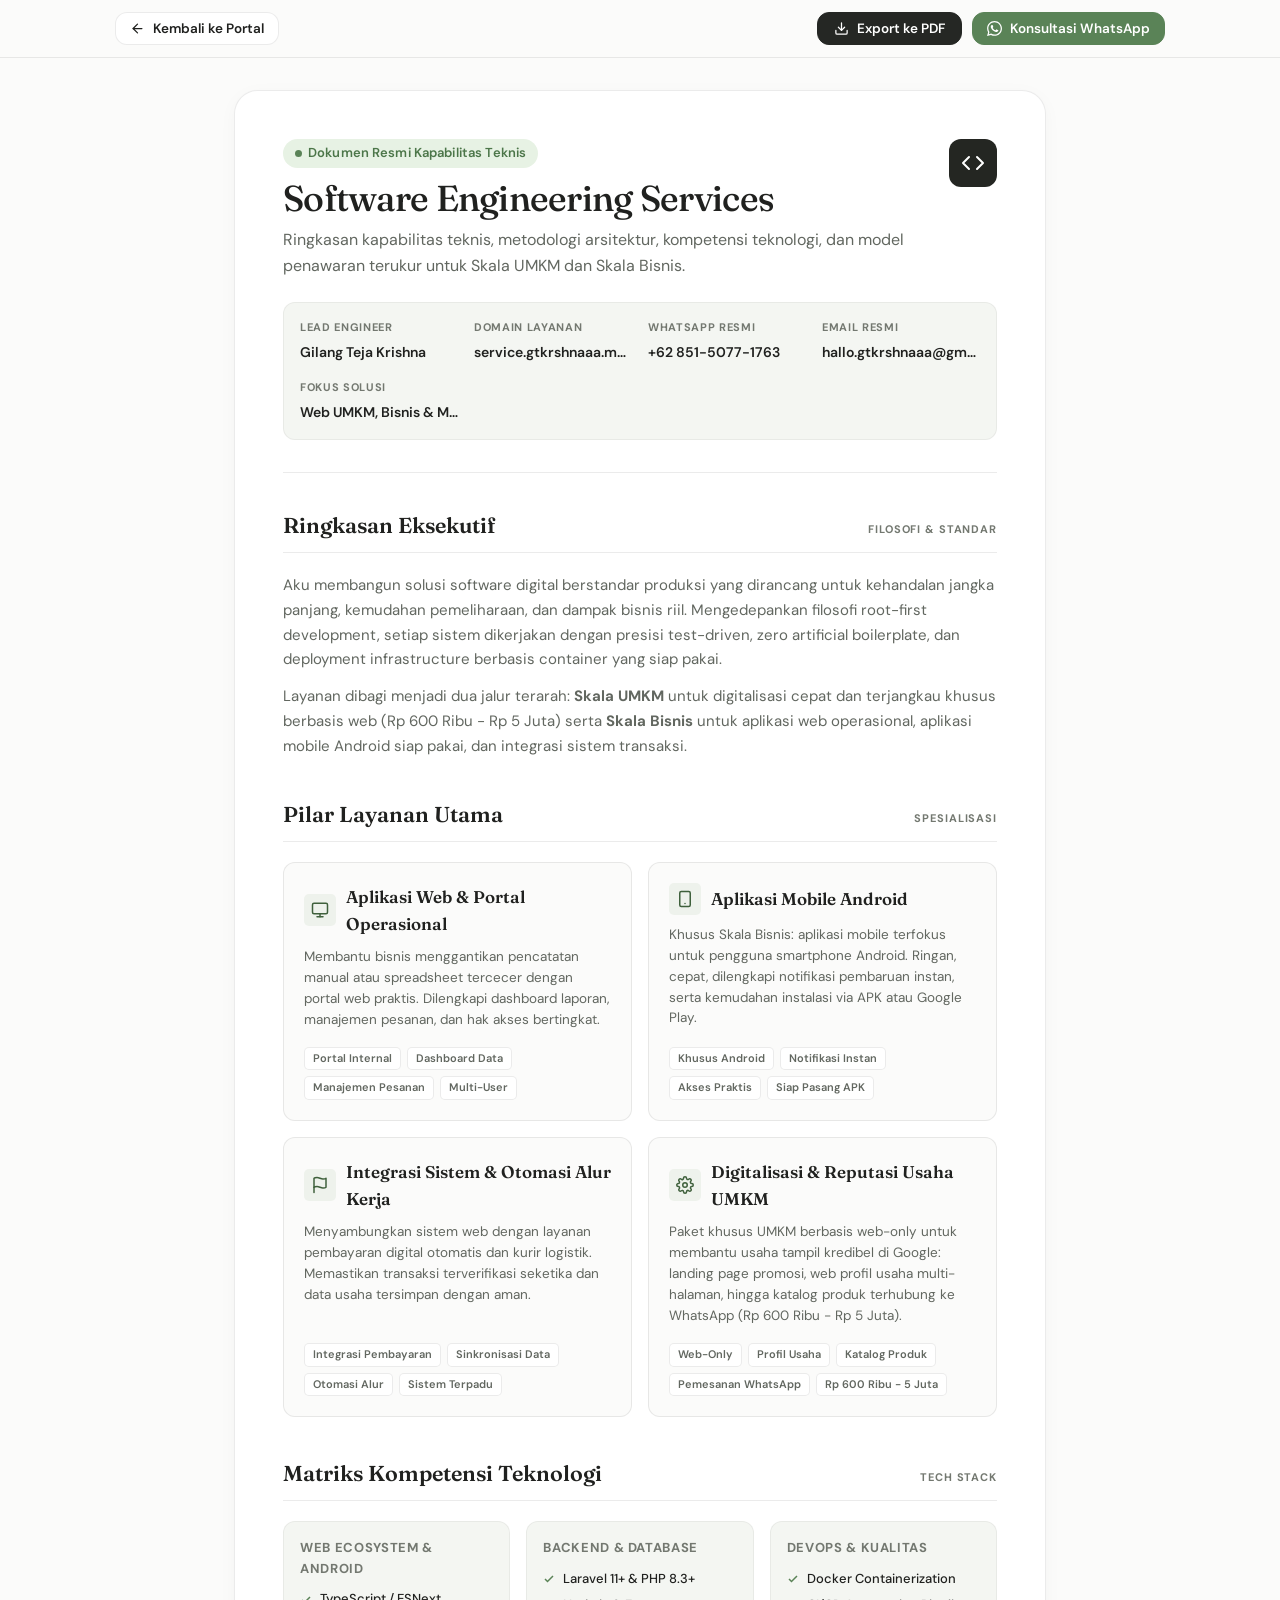
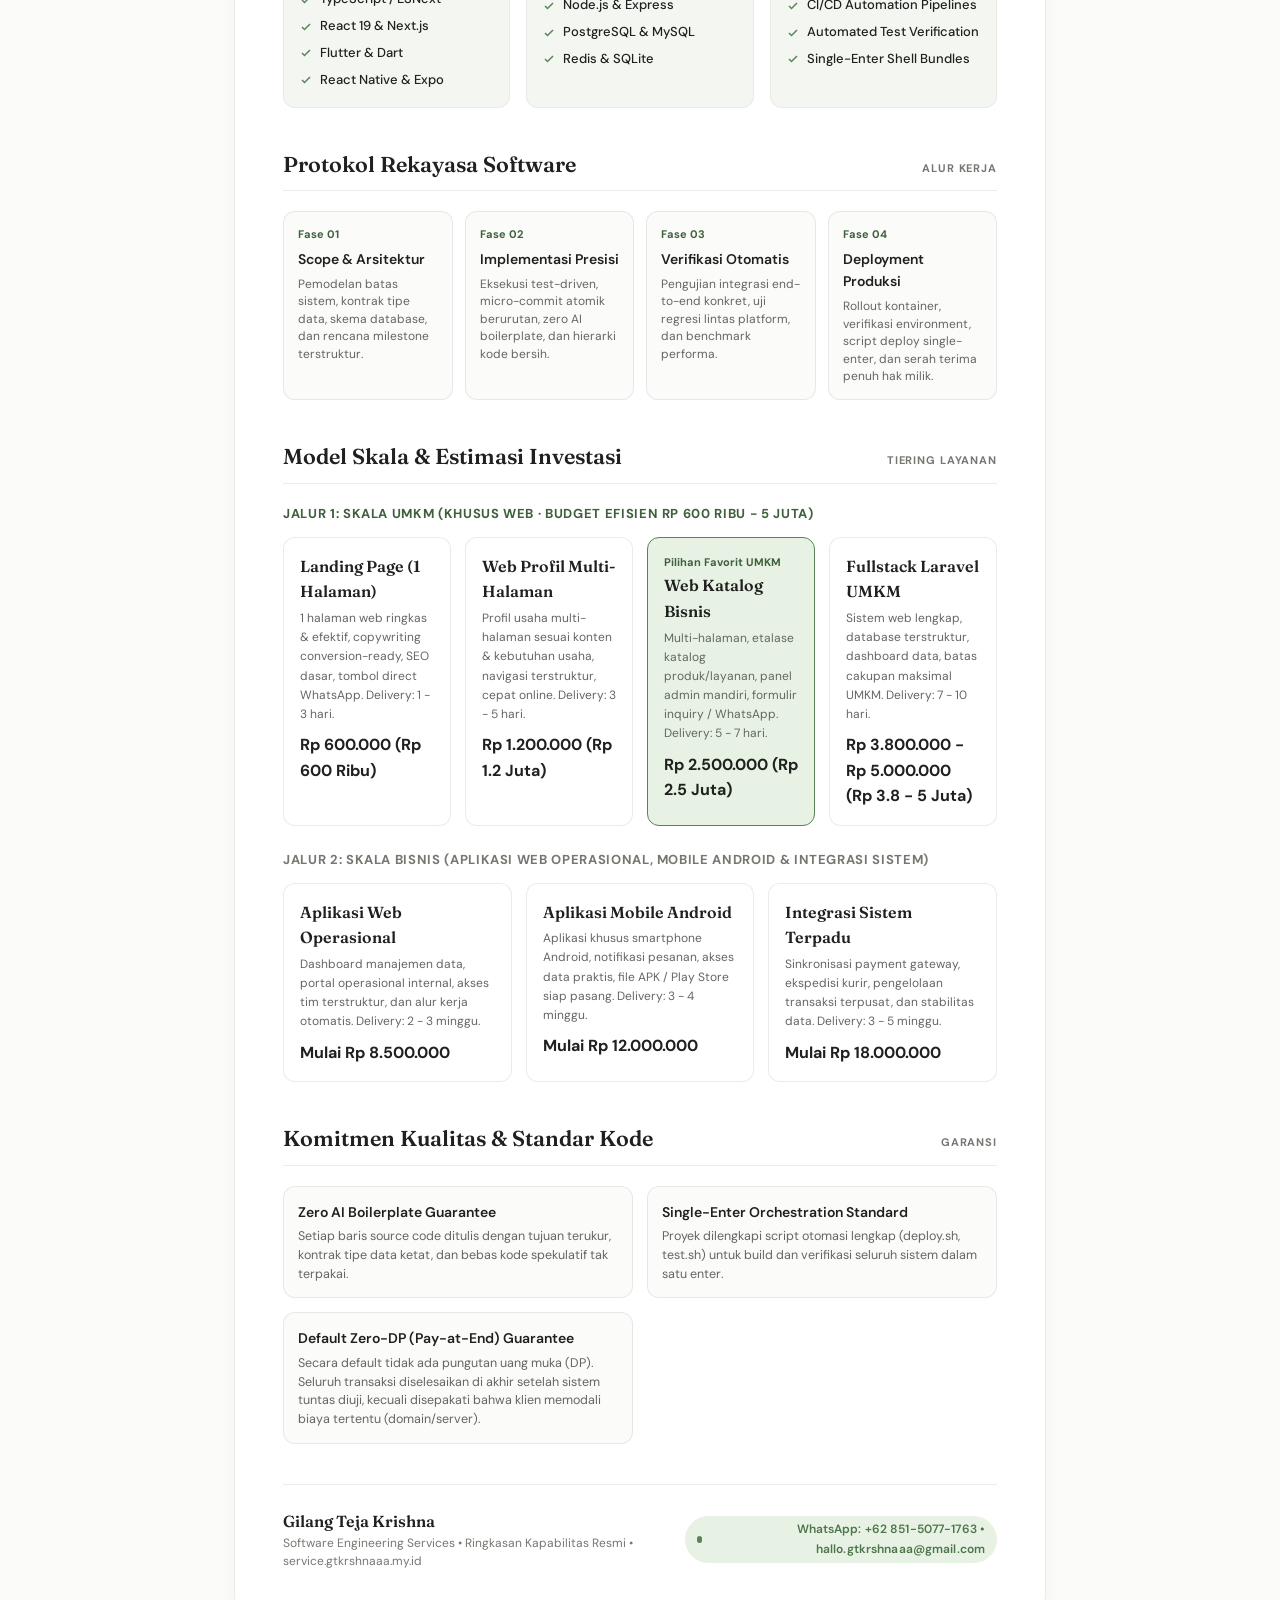
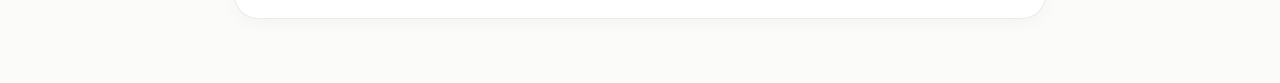
==== commit f507d34e: "fix(ui): update service card headers, button icons, contact info, and test assertions (refs #31)" ====
--- a/brochure.html
+++ b/brochure.html
@@ -43,8 +43,8 @@
         </button>
 
         <a href="https://wa.me/6285150771763?text=Halo%20Gilang%20Teja%20Krishna%2C%20saya%20sudah%20membaca%20brosur%20layanan%20dan%20ingin%20konsultasi%20proyek." target="_blank" rel="noopener noreferrer" class="btn btn-whatsapp" style="padding: 8px 14px; font-size: 0.84375rem;">
-          <svg width="15" height="15" viewBox="0 0 24 24" fill="none" stroke="currentColor" stroke-width="2" stroke-linecap="round" stroke-linejoin="round">
-            <path d="M21 11.5a8.38 8.38 0 0 1-.9 3.8 8.5 8.5 0 0 1-7.6 4.7 8.38 8.38 0 0 1-3.8-.9L3 21l1.9-5.7a8.38 8.38 0 0 1-.9-3.8 8.5 8.5 0 0 1 4.7-7.6 8.38 8.38 0 0 1 3.8-.9h.5a8.48 8.48 0 0 1 8 8v.5z"></path>
+          <svg width="15" height="15" viewBox="0 0 24 24" fill="currentColor" aria-hidden="true">
+            <path d="M.057 24l1.687-6.163c-1.041-1.804-1.588-3.849-1.587-5.946.003-6.556 5.338-11.891 11.893-11.891 3.181.001 6.167 1.24 8.413 3.488 2.245 2.248 3.481 5.236 3.48 8.414-.003 6.557-5.338 11.892-11.893 11.892-1.99-.001-3.951-.5-5.688-1.448l-6.305 1.654zm6.597-3.807c1.676.995 3.276 1.591 5.392 1.592 5.448 0 9.886-4.434 9.889-9.885.002-5.462-4.415-9.89-9.881-9.892-5.452 0-9.887 4.434-9.889 9.884-.001 2.225.651 3.891 1.746 5.634l-.999 3.648 3.742-.981zm11.387-5.464c-.074-.124-.272-.198-.57-.347-.297-.149-1.758-.868-2.031-.967-.272-.099-.47-.149-.669.149-.198.297-.768.967-.941 1.165-.173.198-.347.223-.644.074-.297-.149-1.255-.462-2.39-1.475-.883-.788-1.48-1.761-1.653-2.059-.173-.297-.018-.458.13-.606.134-.133.297-.347.446-.521.151-.172.2-.296.3-.495.099-.198.05-.372-.025-.521-.075-.148-.669-1.611-.916-2.206-.242-.579-.487-.501-.669-.51l-.57-.01c-.198 0-.52.074-.792.372s-1.04 1.016-1.04 2.479 1.065 2.876 1.213 3.074c.149.198 2.095 3.2 5.076 4.487.709.306 1.263.489 1.694.626.712.226 1.36.194 1.872.118.571-.085 1.758-.719 2.006-1.413.248-.695.248-1.29.173-1.414z"/>
           </svg>
           Konsultasi WhatsApp
         </a>
@@ -87,8 +87,12 @@
             <div class="meta-value">service.gtkrshnaaa.my.id</div>
           </div>
           <div class="brochure-meta-item">
-            <div class="meta-label">Kontak Langsung</div>
+            <div class="meta-label">WhatsApp Resmi</div>
             <div class="meta-value">+62 851-5077-1763</div>
+          </div>
+          <div class="brochure-meta-item">
+            <div class="meta-label">Email Resmi</div>
+            <div class="meta-value">hallo.gtkrshnaaa@gmail.com</div>
           </div>
           <div class="brochure-meta-item">
             <div class="meta-label">Fokus Solusi</div>
@@ -409,7 +413,7 @@
         <div style="text-align: right;">
           <div class="pill-badge" style="font-size: 0.75rem;">
             <span class="dot"></span>
-            WhatsApp Langsung: +62 851-5077-1763
+            WhatsApp: +62 851-5077-1763 &bull; hallo.gtkrshnaaa@gmail.com
           </div>
         </div>
       </footer>
--- a/assets/css/tokens.css
+++ b/assets/css/tokens.css
@@ -85,3 +85,45 @@
   font-family: inherit;
   font-size: inherit;
 }
+
+/* Custom Themed Text Selection */
+::selection {
+  background-color: var(--accent-sage);
+  color: #ffffff;
+}
+
+::-moz-selection {
+  background-color: var(--accent-sage);
+  color: #ffffff;
+}
+
+/* Mobile Touch Tap Highlight */
+html, body, button, a, input, select, textarea, [role="button"], [tabindex] {
+  -webkit-tap-highlight-color: rgba(90, 131, 87, 0.18);
+}
+
+/* Custom Themed Scrollbar */
+html {
+  scrollbar-width: thin;
+  scrollbar-color: #cad2c5 #f4f3ef;
+}
+
+::-webkit-scrollbar {
+  width: 8px;
+  height: 8px;
+}
+
+::-webkit-scrollbar-track {
+  background: #f4f3ef;
+}
+
+::-webkit-scrollbar-thumb {
+  background: #cad2c5;
+  border-radius: var(--radius-xs);
+  border: 1px solid #f4f3ef;
+}
+
+::-webkit-scrollbar-thumb:hover {
+  background: #84a98c;
+}
+
--- a/assets/css/components.css
+++ b/assets/css/components.css
@@ -47,6 +47,49 @@
   background-color: var(--accent-sage-dark);
   border-color: var(--accent-sage-dark);
   transform: translateY(-1px);
+}
+
+.btn-icon-only {
+  width: 42px;
+  height: 42px;
+  min-width: 42px;
+  min-height: 42px;
+  padding: 0 !important;
+  flex: 0 0 42px;
+  display: inline-flex;
+  align-items: center;
+  justify-content: center;
+  border-radius: var(--radius-md);
+}
+
+.btn-icon-only svg {
+  width: 20px;
+  height: 20px;
+  flex-shrink: 0;
+}
+
+.service-card-header {
+  display: flex;
+  justify-content: space-between;
+  align-items: flex-start;
+  gap: 12px;
+  margin-bottom: 8px;
+}
+
+.service-card-header .chip-scope {
+  white-space: nowrap;
+  flex-shrink: 0;
+  font-size: 0.75rem;
+  line-height: 1;
+  padding: 5px 10px;
+  border-radius: var(--radius-full);
+}
+
+@media (max-width: 480px) {
+  .service-card-header {
+    flex-wrap: wrap;
+    gap: 8px;
+  }
 }
 
 .pill-badge {
@@ -98,12 +141,20 @@
 .themed-checkbox {
   appearance: none;
   -webkit-appearance: none;
+  box-sizing: border-box;
   width: 18px;
   height: 18px;
+  min-width: 18px;
+  min-height: 18px;
+  max-width: 18px;
+  max-height: 18px;
+  flex: 0 0 18px;
+  flex-shrink: 0;
+  margin: 0;
   border: 1.5px solid rgba(0, 0, 0, 0.25);
   border-radius: var(--radius-xs);
   background-color: #ffffff;
-  display: grid;
+  display: inline-grid;
   place-content: center;
   cursor: pointer;
   transition: all var(--transition-fast);
--- a/assets/css/brochure.css
+++ b/assets/css/brochure.css
@@ -81,7 +81,7 @@
 
 .brochure-meta-grid {
   display: grid;
-  grid-template-columns: repeat(4, 1fr);
+  grid-template-columns: repeat(auto-fit, minmax(130px, 1fr));
   gap: 16px;
   background-color: var(--surface-alt);
   border: 1px solid var(--border-hairline-subtle);
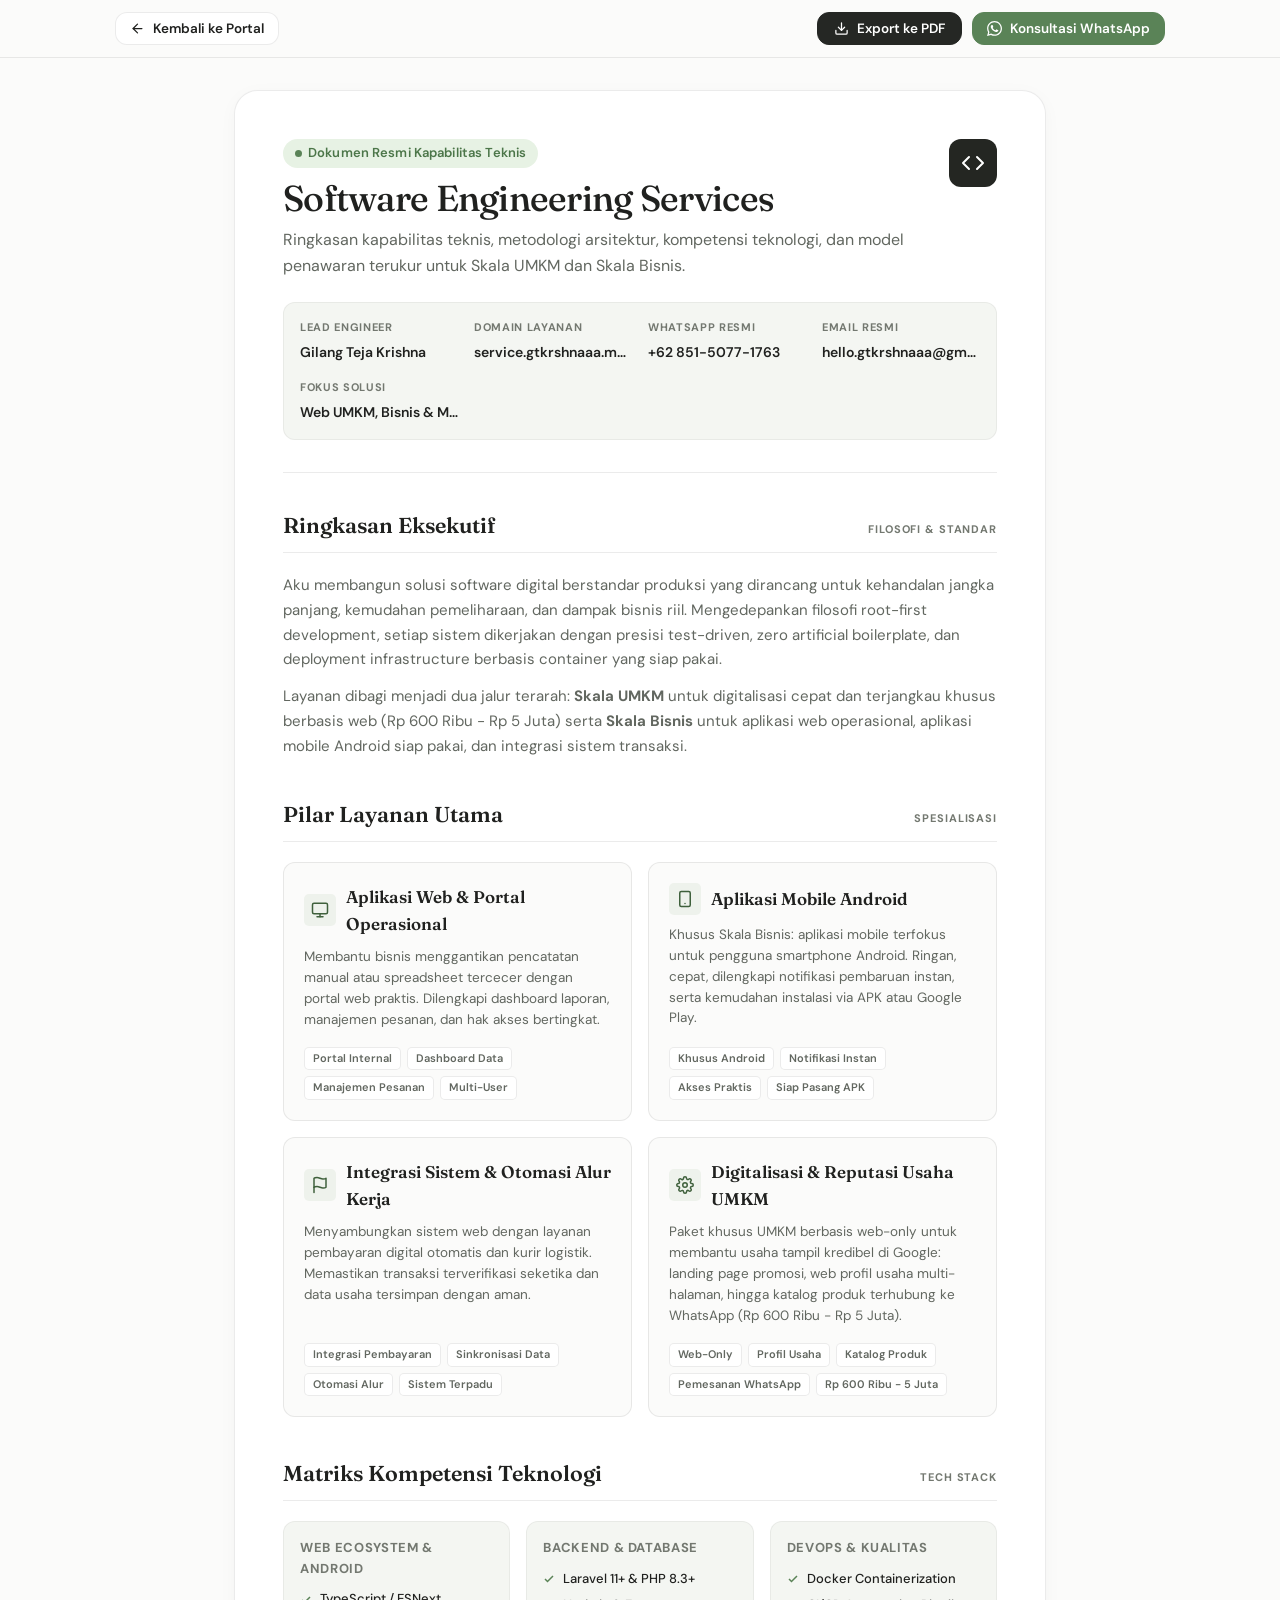
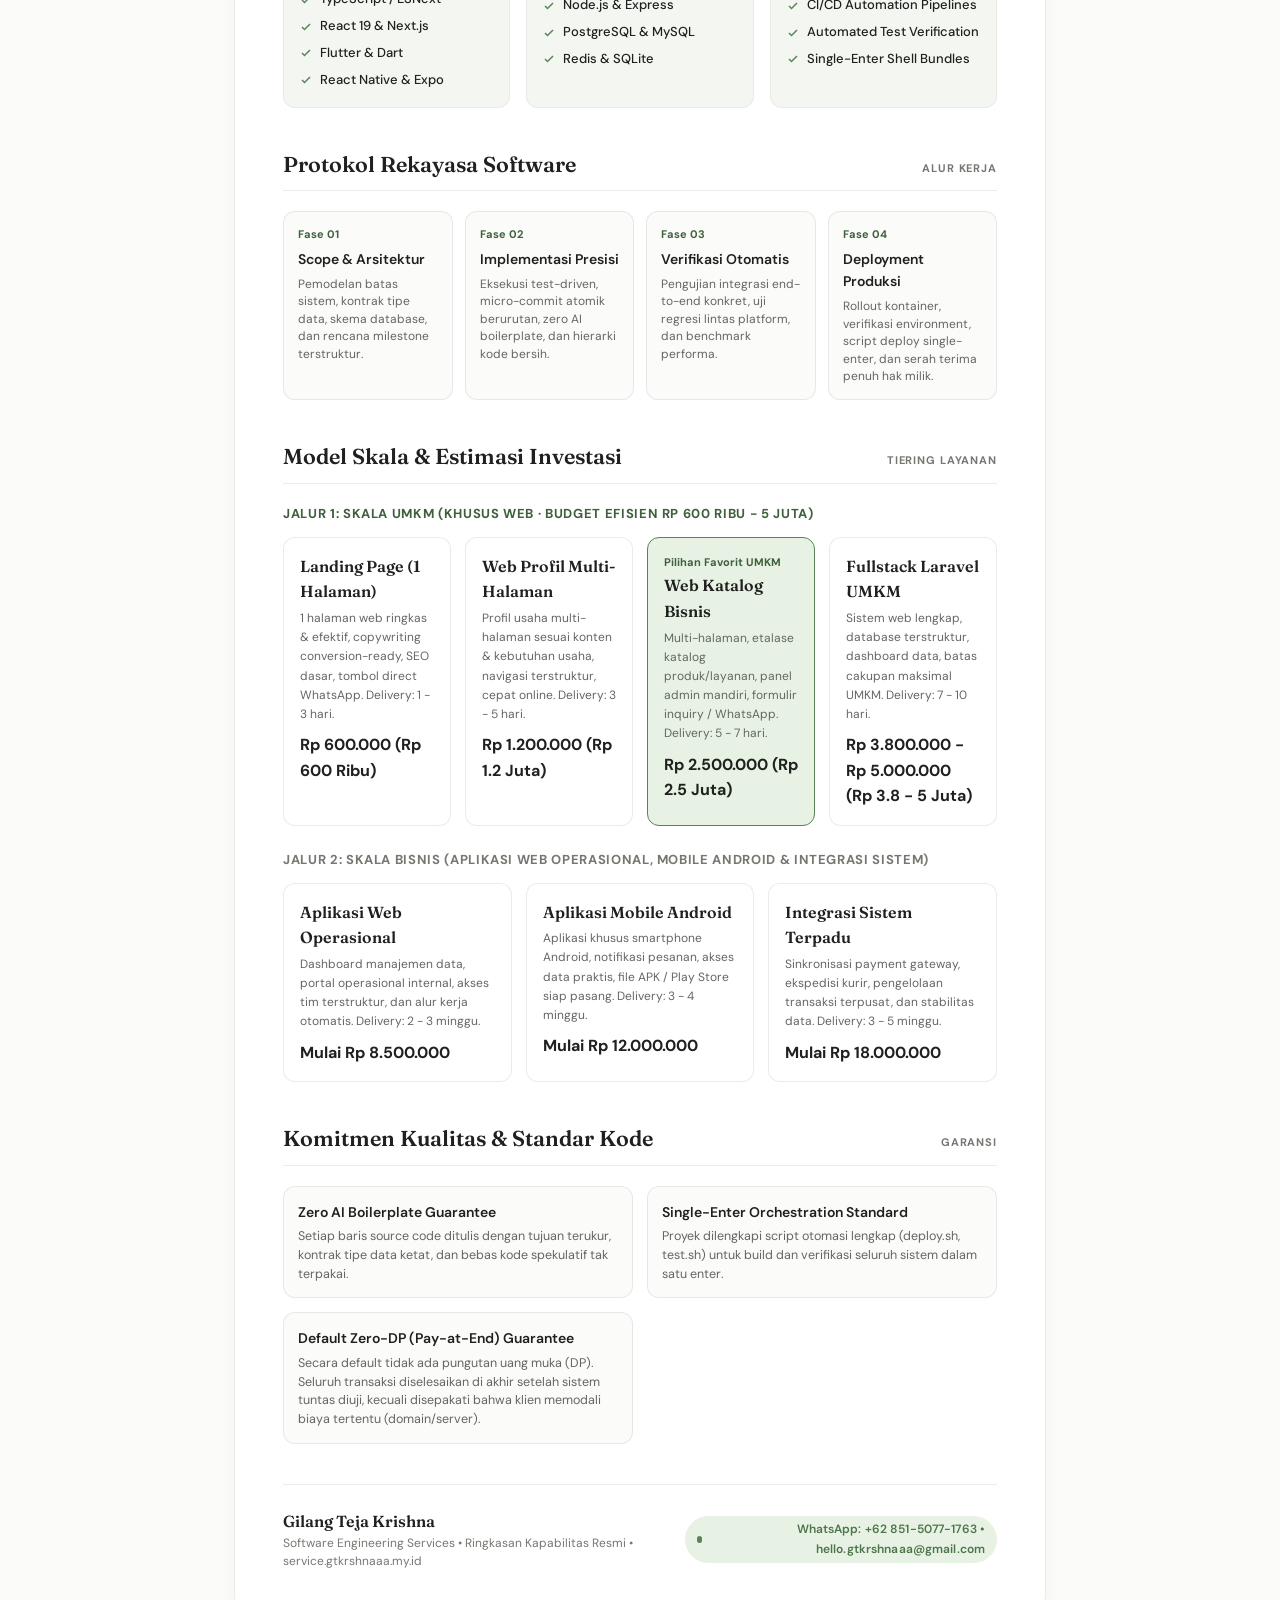
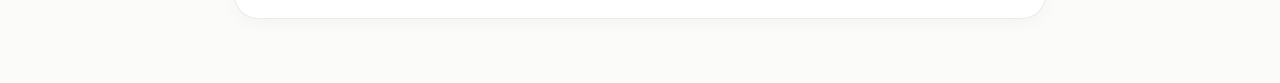
==== commit 62ecb4e1: "fix(contact): correct official email to hello.gtkrshnaaa@gmail.com (refs #32)" ====
--- a/brochure.html
+++ b/brochure.html
@@ -92,7 +92,7 @@
           </div>
           <div class="brochure-meta-item">
             <div class="meta-label">Email Resmi</div>
-            <div class="meta-value">hallo.gtkrshnaaa@gmail.com</div>
+            <div class="meta-value">hello.gtkrshnaaa@gmail.com</div>
           </div>
           <div class="brochure-meta-item">
             <div class="meta-label">Fokus Solusi</div>
@@ -413,7 +413,7 @@
         <div style="text-align: right;">
           <div class="pill-badge" style="font-size: 0.75rem;">
             <span class="dot"></span>
-            WhatsApp: +62 851-5077-1763 &bull; hallo.gtkrshnaaa@gmail.com
+            WhatsApp: +62 851-5077-1763 &bull; hello.gtkrshnaaa@gmail.com
           </div>
         </div>
       </footer>
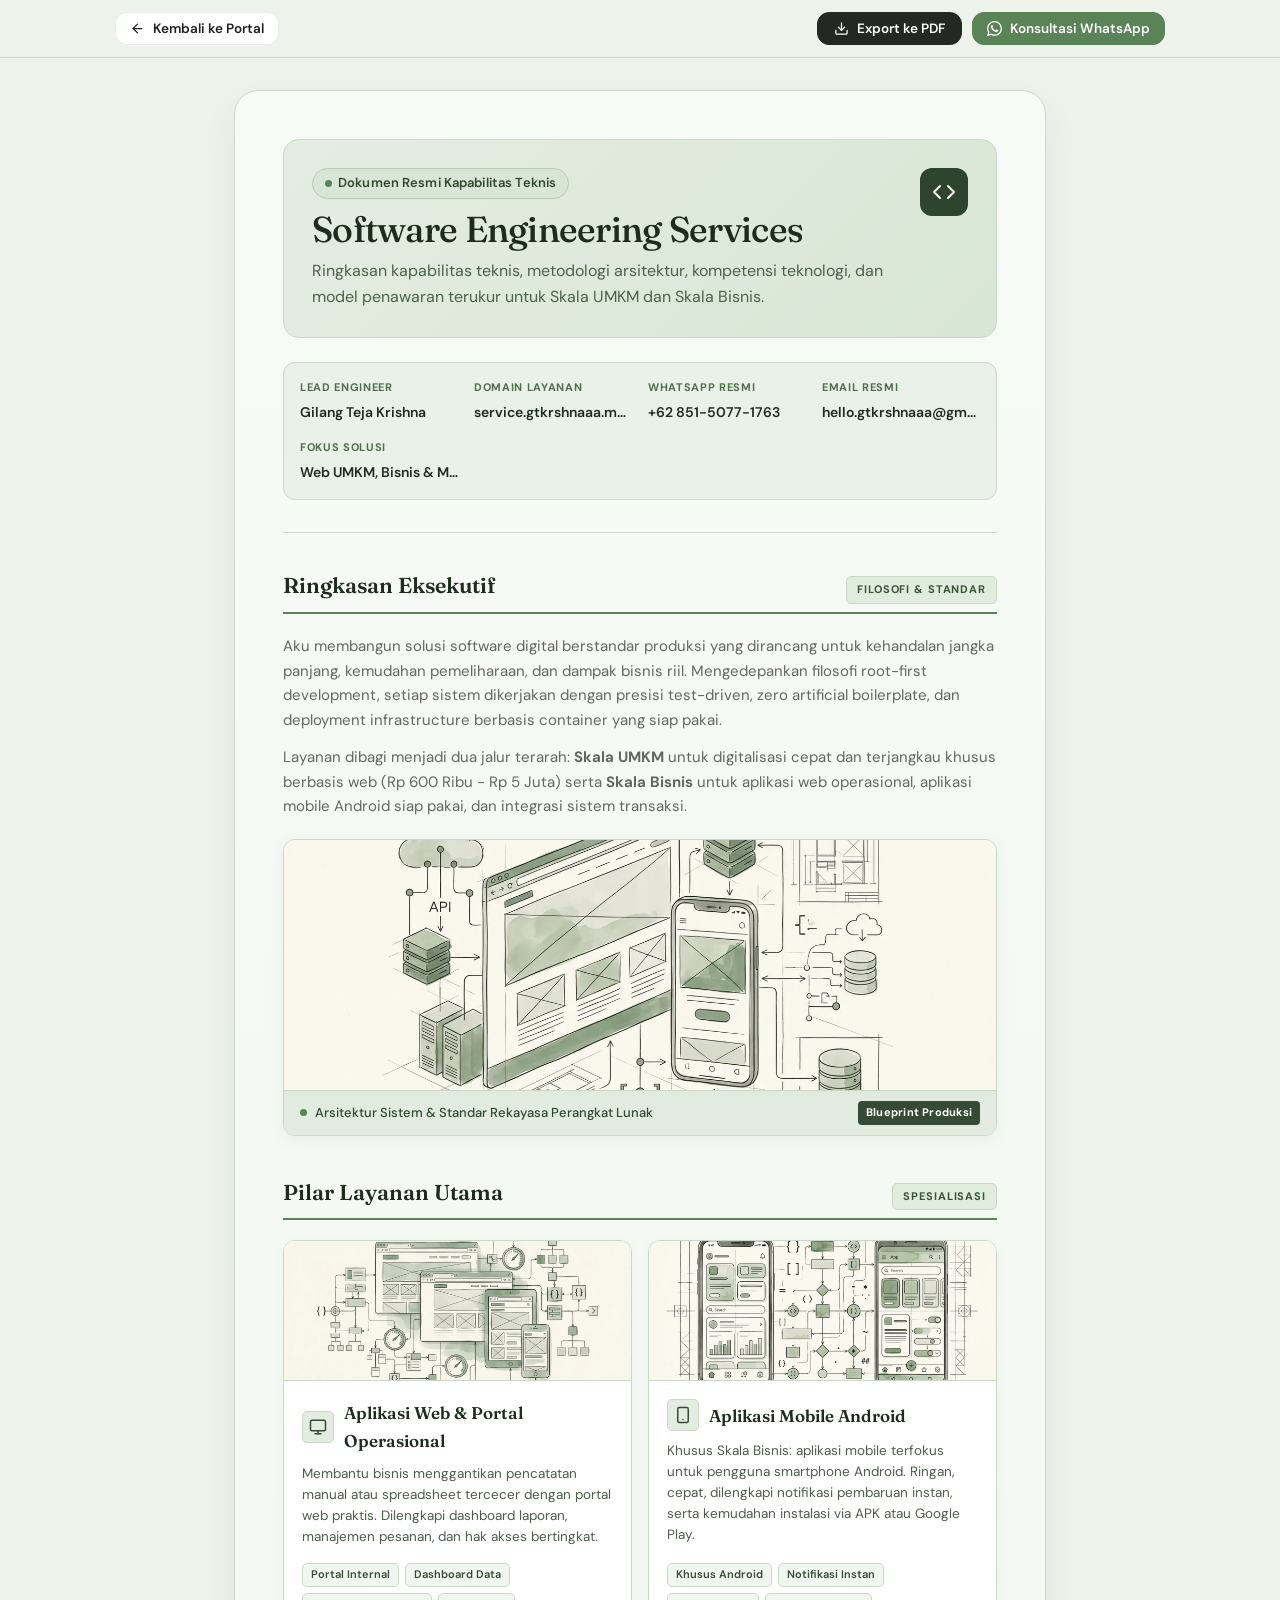
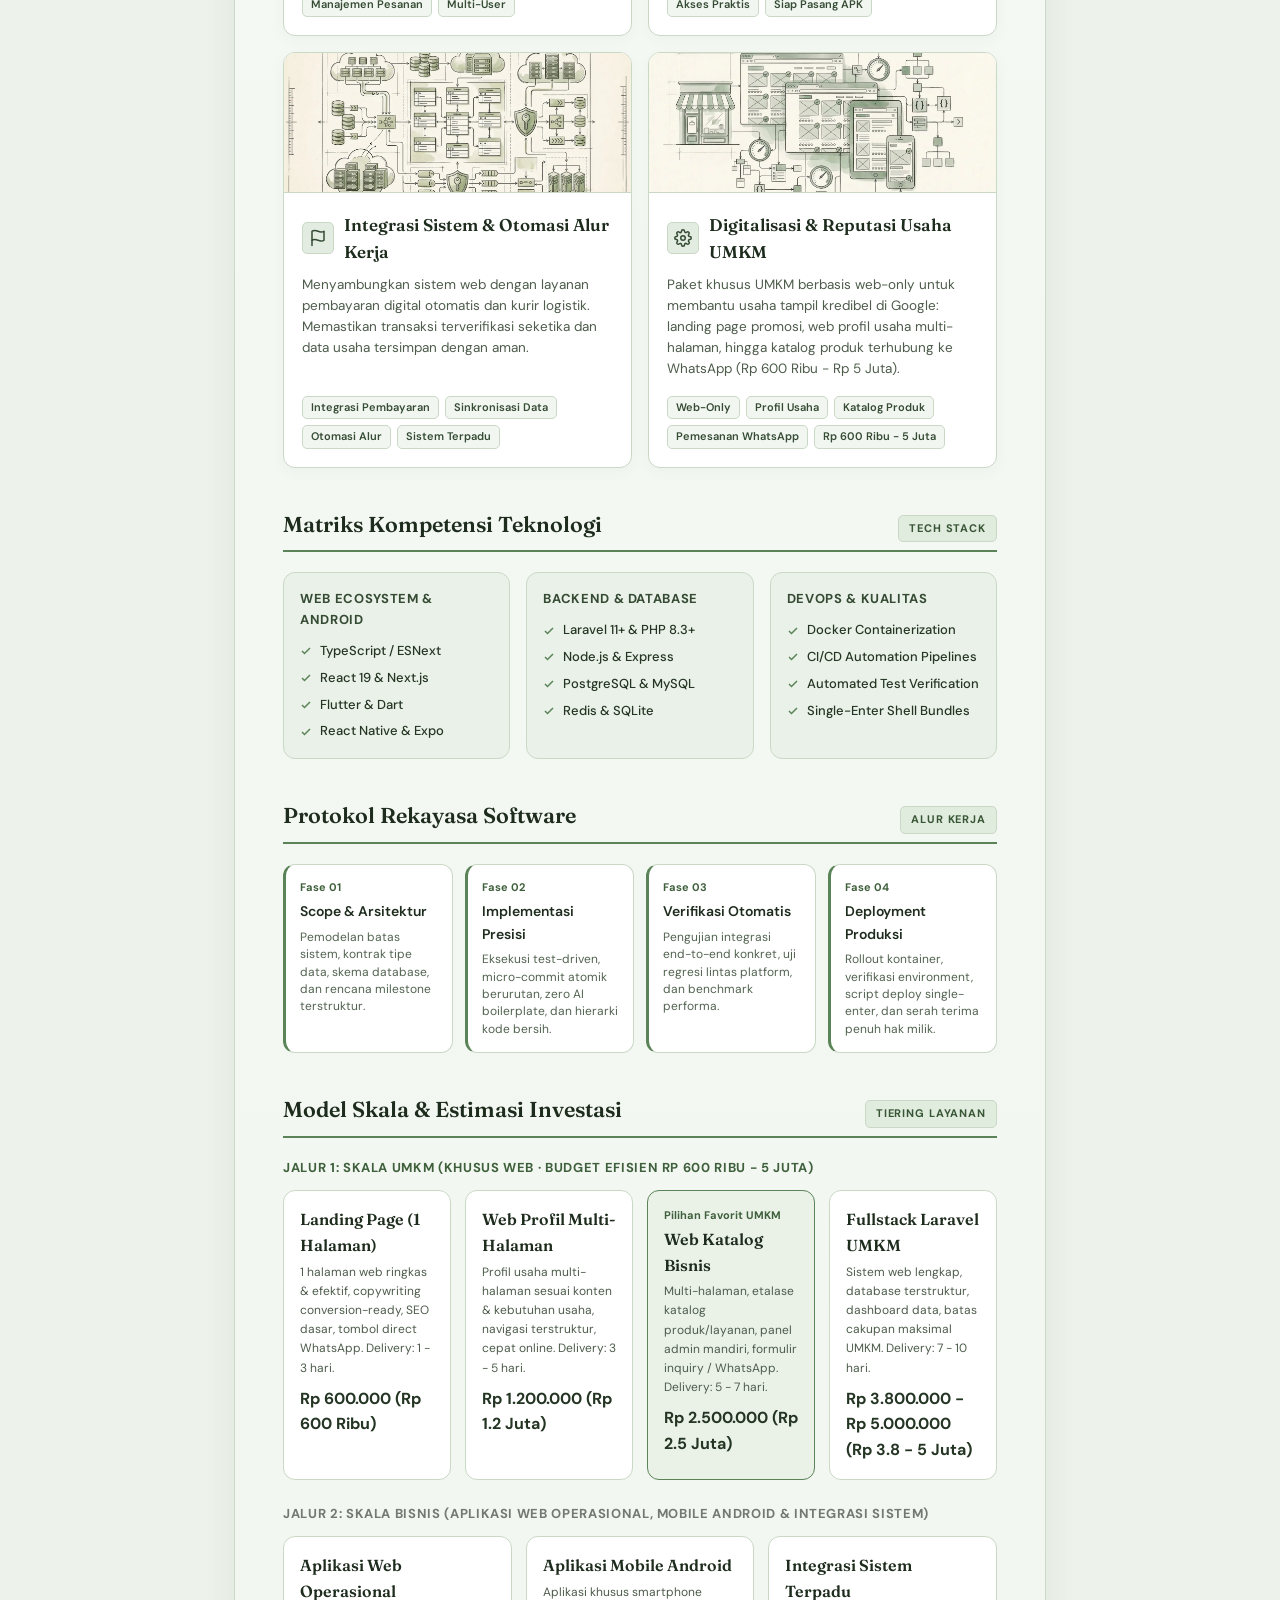
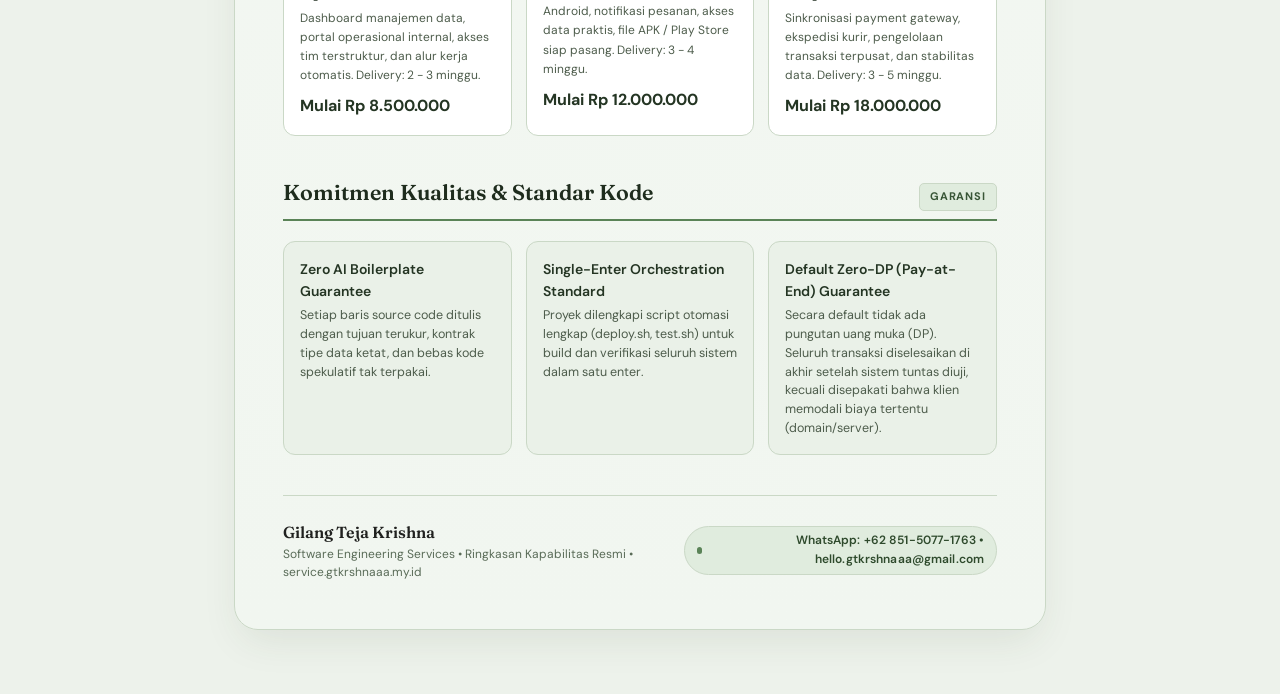
==== commit 46e09d8e: "feat(brochure): apply sage-dominant editorial theme and integrate architectural illustrations (refs " ====
--- a/brochure.html
+++ b/brochure.html
@@ -110,9 +110,24 @@
         <p style="font-size: 0.9375rem; line-height: 1.65; color: var(--text-secondary); margin-bottom: 12px;">
           Aku membangun solusi software digital berstandar produksi yang dirancang untuk kehandalan jangka panjang, kemudahan pemeliharaan, dan dampak bisnis riil. Mengedepankan filosofi root-first development, setiap sistem dikerjakan dengan presisi test-driven, zero artificial boilerplate, dan deployment infrastructure berbasis container yang siap pakai.
         </p>
-        <p style="font-size: 0.9375rem; line-height: 1.65; color: var(--text-secondary);">
+        <p style="font-size: 0.9375rem; line-height: 1.65; color: var(--text-secondary); margin-bottom: 18px;">
           Layanan dibagi menjadi dua jalur terarah: <strong>Skala UMKM</strong> untuk digitalisasi cepat dan terjangkau khusus berbasis web (Rp 600 Ribu - Rp 5 Juta) serta <strong>Skala Bisnis</strong> untuk aplikasi web operasional, aplikasi mobile Android siap pakai, dan integrasi sistem transaksi.
         </p>
+
+        <!-- Technical Blueprint Graphic -->
+        <div class="brochure-hero-visual">
+          <picture>
+            <source srcset="assets/images/hero-software-architecture.webp" type="image/webp">
+            <img src="assets/images/hero-software-architecture.jpg" alt="Technical Blueprint &amp; System Architecture Standard" class="brochure-hero-img" loading="eager" decoding="async">
+          </picture>
+          <div class="brochure-hero-caption">
+            <div style="display: flex; align-items: center; gap: 8px;">
+              <span class="dot" style="width: 7px; height: 7px; border-radius: 50%; background-color: var(--accent-sage);"></span>
+              <span>Arsitektur Sistem &amp; Standar Rekayasa Perangkat Lunak</span>
+            </div>
+            <span class="caption-tag">Blueprint Produksi</span>
+          </div>
+        </div>
       </section>
 
       <!-- Core Service Pillars -->
@@ -125,91 +140,123 @@
         <div class="services-deck-grid">
           <!-- Pillar 1 -->
           <div class="deck-card">
-            <div class="deck-card-header">
-              <div class="deck-card-icon">
-                <svg width="18" height="18" viewBox="0 0 24 24" fill="none" stroke="currentColor" stroke-width="2" stroke-linecap="round" stroke-linejoin="round">
-                  <rect x="2" y="3" width="20" height="14" rx="2" ry="2"></rect>
-                  <line x1="8" y1="21" x2="16" y2="21"></line>
-                  <line x1="12" y1="17" x2="12" y2="21"></line>
-                </svg>
-              </div>
-              <h3 class="deck-card-title">Aplikasi Web &amp; Portal Operasional</h3>
-            </div>
-            <p class="deck-card-desc">
-              Membantu bisnis menggantikan pencatatan manual atau spreadsheet tercecer dengan portal web praktis. Dilengkapi dashboard laporan, manajemen pesanan, dan hak akses bertingkat.
-            </p>
-            <div class="deck-card-tags">
-              <span class="deck-tag">Portal Internal</span>
-              <span class="deck-tag">Dashboard Data</span>
-              <span class="deck-tag">Manajemen Pesanan</span>
-              <span class="deck-tag">Multi-User</span>
+            <div class="deck-card-media">
+              <picture>
+                <source srcset="assets/images/service-web-engineering.webp" type="image/webp">
+                <img src="assets/images/service-web-engineering.jpg" alt="Arsitektur Aplikasi Web" class="deck-card-img" loading="lazy" decoding="async">
+              </picture>
+            </div>
+            <div class="deck-card-content">
+              <div class="deck-card-header">
+                <div class="deck-card-icon">
+                  <svg width="18" height="18" viewBox="0 0 24 24" fill="none" stroke="currentColor" stroke-width="2" stroke-linecap="round" stroke-linejoin="round">
+                    <rect x="2" y="3" width="20" height="14" rx="2" ry="2"></rect>
+                    <line x1="8" y1="21" x2="16" y2="21"></line>
+                    <line x1="12" y1="17" x2="12" y2="21"></line>
+                  </svg>
+                </div>
+                <h3 class="deck-card-title">Aplikasi Web &amp; Portal Operasional</h3>
+              </div>
+              <p class="deck-card-desc">
+                Membantu bisnis menggantikan pencatatan manual atau spreadsheet tercecer dengan portal web praktis. Dilengkapi dashboard laporan, manajemen pesanan, dan hak akses bertingkat.
+              </p>
+              <div class="deck-card-tags">
+                <span class="deck-tag">Portal Internal</span>
+                <span class="deck-tag">Dashboard Data</span>
+                <span class="deck-tag">Manajemen Pesanan</span>
+                <span class="deck-tag">Multi-User</span>
+              </div>
             </div>
           </div>
 
           <!-- Pillar 2 -->
           <div class="deck-card">
-            <div class="deck-card-header">
-              <div class="deck-card-icon">
-                <svg width="18" height="18" viewBox="0 0 24 24" fill="none" stroke="currentColor" stroke-width="2" stroke-linecap="round" stroke-linejoin="round">
-                  <rect x="5" y="2" width="14" height="20" rx="2" ry="2"></rect>
-                  <line x1="12" y1="18" x2="12.01" y2="18"></line>
-                </svg>
-              </div>
-              <h3 class="deck-card-title">Aplikasi Mobile Android</h3>
-            </div>
-            <p class="deck-card-desc">
-              Khusus Skala Bisnis: aplikasi mobile terfokus untuk pengguna smartphone Android. Ringan, cepat, dilengkapi notifikasi pembaruan instan, serta kemudahan instalasi via APK atau Google Play.
-            </p>
-            <div class="deck-card-tags">
-              <span class="deck-tag">Khusus Android</span>
-              <span class="deck-tag">Notifikasi Instan</span>
-              <span class="deck-tag">Akses Praktis</span>
-              <span class="deck-tag">Siap Pasang APK</span>
+            <div class="deck-card-media">
+              <picture>
+                <source srcset="assets/images/service-mobile-apps.webp" type="image/webp">
+                <img src="assets/images/service-mobile-apps.jpg" alt="Arsitektur Aplikasi Mobile Android" class="deck-card-img" loading="lazy" decoding="async">
+              </picture>
+            </div>
+            <div class="deck-card-content">
+              <div class="deck-card-header">
+                <div class="deck-card-icon">
+                  <svg width="18" height="18" viewBox="0 0 24 24" fill="none" stroke="currentColor" stroke-width="2" stroke-linecap="round" stroke-linejoin="round">
+                    <rect x="5" y="2" width="14" height="20" rx="2" ry="2"></rect>
+                    <line x1="12" y1="18" x2="12.01" y2="18"></line>
+                  </svg>
+                </div>
+                <h3 class="deck-card-title">Aplikasi Mobile Android</h3>
+              </div>
+              <p class="deck-card-desc">
+                Khusus Skala Bisnis: aplikasi mobile terfokus untuk pengguna smartphone Android. Ringan, cepat, dilengkapi notifikasi pembaruan instan, serta kemudahan instalasi via APK atau Google Play.
+              </p>
+              <div class="deck-card-tags">
+                <span class="deck-tag">Khusus Android</span>
+                <span class="deck-tag">Notifikasi Instan</span>
+                <span class="deck-tag">Akses Praktis</span>
+                <span class="deck-tag">Siap Pasang APK</span>
+              </div>
             </div>
           </div>
 
           <!-- Pillar 3 -->
           <div class="deck-card">
-            <div class="deck-card-header">
-              <div class="deck-card-icon">
-                <svg width="18" height="18" viewBox="0 0 24 24" fill="none" stroke="currentColor" stroke-width="2" stroke-linecap="round" stroke-linejoin="round">
-                  <path d="M4 15s1-1 4-1 5 2 8 2 4-1 4-1V3s-1 1-4 1-5-2-8-2-4 1-4 1z"></path>
-                  <line x1="4" y1="22" x2="4" y2="15"></line>
-                </svg>
-              </div>
-              <h3 class="deck-card-title">Integrasi Sistem &amp; Otomasi Alur Kerja</h3>
-            </div>
-            <p class="deck-card-desc">
-              Menyambungkan sistem web dengan layanan pembayaran digital otomatis dan kurir logistik. Memastikan transaksi terverifikasi seketika dan data usaha tersimpan dengan aman.
-            </p>
-            <div class="deck-card-tags">
-              <span class="deck-tag">Integrasi Pembayaran</span>
-              <span class="deck-tag">Sinkronisasi Data</span>
-              <span class="deck-tag">Otomasi Alur</span>
-              <span class="deck-tag">Sistem Terpadu</span>
+            <div class="deck-card-media">
+              <picture>
+                <source srcset="assets/images/service-backend-laravel.webp" type="image/webp">
+                <img src="assets/images/service-backend-laravel.jpg" alt="Integrasi Sistem &amp; Otomasi Alur Kerja" class="deck-card-img" loading="lazy" decoding="async">
+              </picture>
+            </div>
+            <div class="deck-card-content">
+              <div class="deck-card-header">
+                <div class="deck-card-icon">
+                  <svg width="18" height="18" viewBox="0 0 24 24" fill="none" stroke="currentColor" stroke-width="2" stroke-linecap="round" stroke-linejoin="round">
+                    <path d="M4 15s1-1 4-1 5 2 8 2 4-1 4-1V3s-1 1-4 1-5-2-8-2-4 1-4 1z"></path>
+                    <line x1="4" y1="22" x2="4" y2="15"></line>
+                  </svg>
+                </div>
+                <h3 class="deck-card-title">Integrasi Sistem &amp; Otomasi Alur Kerja</h3>
+              </div>
+              <p class="deck-card-desc">
+                Menyambungkan sistem web dengan layanan pembayaran digital otomatis dan kurir logistik. Memastikan transaksi terverifikasi seketika dan data usaha tersimpan dengan aman.
+              </p>
+              <div class="deck-card-tags">
+                <span class="deck-tag">Integrasi Pembayaran</span>
+                <span class="deck-tag">Sinkronisasi Data</span>
+                <span class="deck-tag">Otomasi Alur</span>
+                <span class="deck-tag">Sistem Terpadu</span>
+              </div>
             </div>
           </div>
 
           <!-- Pillar 4 -->
           <div class="deck-card">
-            <div class="deck-card-header">
-              <div class="deck-card-icon">
-                <svg width="18" height="18" viewBox="0 0 24 24" fill="none" stroke="currentColor" stroke-width="2" stroke-linecap="round" stroke-linejoin="round">
-                  <circle cx="12" cy="12" r="3"></circle>
-                  <path d="M19.4 15a1.65 1.65 0 0 0 .33 1.82l.06.06a2 2 0 0 1 0 2.83 2 2 0 0 1-2.83 0l-.06-.06a1.65 1.65 0 0 0-1.82-.33 1.65 1.65 0 0 0-1 1.51V21a2 2 0 0 1-2 2 2 2 0 0 1-2-2v-.09A1.65 1.65 0 0 0 9 19.4a1.65 1.65 0 0 0-1.82.33l-.06.06a2 2 0 0 1-2.83 0 2 2 0 0 1 0-2.83l.06-.06a1.65 1.65 0 0 0 .33-1.82 1.65 1.65 0 0 0-1.51-1H3a2 2 0 0 1-2-2 2 2 0 0 1 2-2h.09A1.65 1.65 0 0 0 4.6 9a1.65 1.65 0 0 0-.33-1.82l-.06-.06a2 2 0 0 1 0-2.83 2 2 0 0 1 2.83 0l.06.06a1.65 1.65 0 0 0 1.82.33H9a1.65 1.65 0 0 0 1-1.51V3a2 2 0 0 1 2-2 2 2 0 0 1 2 2v.09a1.65 1.65 0 0 0 1 1.51 1.65 1.65 0 0 0 1.82-.33l.06-.06a2 2 0 0 1 2.83 0 2 2 0 0 1 0 2.83l-.06.06a1.65 1.65 0 0 0-.33 1.82V9a1.65 1.65 0 0 0 1.51 1H21a2 2 0 0 1 2 2 2 2 0 0 1-2 2h-.09a1.65 1.65 0 0 0-1.51 1z"></path>
-                </svg>
-              </div>
-              <h3 class="deck-card-title">Digitalisasi &amp; Reputasi Usaha UMKM</h3>
-            </div>
-            <p class="deck-card-desc">
-              Paket khusus UMKM berbasis web-only untuk membantu usaha tampil kredibel di Google: landing page promosi, web profil usaha multi-halaman, hingga katalog produk terhubung ke WhatsApp (Rp 600 Ribu - Rp 5 Juta).
-            </p>
-            <div class="deck-card-tags">
-              <span class="deck-tag">Web-Only</span>
-              <span class="deck-tag">Profil Usaha</span>
-              <span class="deck-tag">Katalog Produk</span>
-              <span class="deck-tag">Pemesanan WhatsApp</span>
-              <span class="deck-tag">Rp 600 Ribu - 5 Juta</span>
+            <div class="deck-card-media">
+              <picture>
+                <source srcset="assets/images/service-digitalisasi-umkm.webp" type="image/webp">
+                <img src="assets/images/service-digitalisasi-umkm.jpg" alt="Digitalisasi &amp; Reputasi Usaha UMKM" class="deck-card-img" loading="lazy" decoding="async">
+              </picture>
+            </div>
+            <div class="deck-card-content">
+              <div class="deck-card-header">
+                <div class="deck-card-icon">
+                  <svg width="18" height="18" viewBox="0 0 24 24" fill="none" stroke="currentColor" stroke-width="2" stroke-linecap="round" stroke-linejoin="round">
+                    <circle cx="12" cy="12" r="3"></circle>
+                    <path d="M19.4 15a1.65 1.65 0 0 0 .33 1.82l.06.06a2 2 0 0 1 0 2.83 2 2 0 0 1-2.83 0l-.06-.06a1.65 1.65 0 0 0-1.82-.33 1.65 1.65 0 0 0-1 1.51V21a2 2 0 0 1-2 2 2 2 0 0 1-2-2v-.09A1.65 1.65 0 0 0 9 19.4a1.65 1.65 0 0 0-1.82.33l-.06.06a2 2 0 0 1-2.83 0 2 2 0 0 1 0-2.83l.06-.06a1.65 1.65 0 0 0 .33-1.82 1.65 1.65 0 0 0-1.51-1H3a2 2 0 0 1-2-2 2 2 0 0 1 2-2h.09A1.65 1.65 0 0 0 4.6 9a1.65 1.65 0 0 0-.33-1.82l-.06-.06a2 2 0 0 1 0-2.83 2 2 0 0 1 2.83 0l.06.06a1.65 1.65 0 0 0 1.82.33H9a1.65 1.65 0 0 0 1-1.51V3a2 2 0 0 1 2-2 2 2 0 0 1 2 2v.09a1.65 1.65 0 0 0 1 1.51 1.65 1.65 0 0 0 1.82-.33l.06-.06a2 2 0 0 1 2.83 0 2 2 0 0 1 0 2.83l-.06.06a1.65 1.65 0 0 0-.33 1.82V9a1.65 1.65 0 0 0 1.51 1H21a2 2 0 0 1 2 2 2 2 0 0 1-2 2h-.09a1.65 1.65 0 0 0-1.51 1z"></path>
+                  </svg>
+                </div>
+                <h3 class="deck-card-title">Digitalisasi &amp; Reputasi Usaha UMKM</h3>
+              </div>
+              <p class="deck-card-desc">
+                Paket khusus UMKM berbasis web-only untuk membantu usaha tampil kredibel di Google: landing page promosi, web profil usaha multi-halaman, hingga katalog produk terhubung ke WhatsApp (Rp 600 Ribu - Rp 5 Juta).
+              </p>
+              <div class="deck-card-tags">
+                <span class="deck-tag">Web-Only</span>
+                <span class="deck-tag">Profil Usaha</span>
+                <span class="deck-tag">Katalog Produk</span>
+                <span class="deck-tag">Pemesanan WhatsApp</span>
+                <span class="deck-tag">Rp 600 Ribu - 5 Juta</span>
+              </div>
             </div>
           </div>
         </div>
@@ -385,17 +432,17 @@
           <span class="brochure-section-tag">Garansi</span>
         </div>
         <div class="guarantees-grid">
-          <div style="background-color: var(--canvas-bg); border: 1px solid var(--border-hairline); border-radius: var(--radius-md); padding: 14px;">
-            <div style="font-weight: 600; font-size: 0.875rem; margin-bottom: 4px; color: var(--text-primary);">Zero AI Boilerplate Guarantee</div>
-            <div style="font-size: 0.78125rem; color: var(--text-secondary); line-height: 1.5;">Setiap baris source code ditulis dengan tujuan terukur, kontrak tipe data ketat, dan bebas kode spekulatif tak terpakai.</div>
-          </div>
-          <div style="background-color: var(--canvas-bg); border: 1px solid var(--border-hairline); border-radius: var(--radius-md); padding: 14px;">
-            <div style="font-weight: 600; font-size: 0.875rem; margin-bottom: 4px; color: var(--text-primary);">Single-Enter Orchestration Standard</div>
-            <div style="font-size: 0.78125rem; color: var(--text-secondary); line-height: 1.5;">Proyek dilengkapi script otomasi lengkap (deploy.sh, test.sh) untuk build dan verifikasi seluruh sistem dalam satu enter.</div>
-          </div>
-          <div style="background-color: var(--canvas-bg); border: 1px solid var(--border-hairline); border-radius: var(--radius-md); padding: 14px;">
-            <div style="font-weight: 600; font-size: 0.875rem; margin-bottom: 4px; color: var(--text-primary);">Default Zero-DP (Pay-at-End) Guarantee</div>
-            <div style="font-size: 0.78125rem; color: var(--text-secondary); line-height: 1.5;">Secara default tidak ada pungutan uang muka (DP). Seluruh transaksi diselesaikan di akhir setelah sistem tuntas diuji, kecuali disepakati bahwa klien memodali biaya tertentu (domain/server).</div>
+          <div class="guarantee-card">
+            <div class="guarantee-card-title">Zero AI Boilerplate Guarantee</div>
+            <div class="guarantee-card-desc">Setiap baris source code ditulis dengan tujuan terukur, kontrak tipe data ketat, dan bebas kode spekulatif tak terpakai.</div>
+          </div>
+          <div class="guarantee-card">
+            <div class="guarantee-card-title">Single-Enter Orchestration Standard</div>
+            <div class="guarantee-card-desc">Proyek dilengkapi script otomasi lengkap (deploy.sh, test.sh) untuk build dan verifikasi seluruh sistem dalam satu enter.</div>
+          </div>
+          <div class="guarantee-card">
+            <div class="guarantee-card-title">Default Zero-DP (Pay-at-End) Guarantee</div>
+            <div class="guarantee-card-desc">Secara default tidak ada pungutan uang muka (DP). Seluruh transaksi diselesaikan di akhir setelah sistem tuntas diuji, kecuali disepakati bahwa klien memodali biaya tertentu (domain/server).</div>
           </div>
         </div>
       </section>
--- a/assets/css/brochure.css
+++ b/assets/css/brochure.css
@@ -1,8 +1,8 @@
 /* Brochure Stylesheet: Gilang Teja Krishna Services */
-/* Warm Editorial Light Design System & Print Layout */
+/* Sage Editorial Design System & Print Layout */
 
 .brochure-body {
-  background-color: var(--canvas-bg);
+  background-color: #edf2eb;
   color: var(--text-primary);
   min-height: 100vh;
 }
@@ -12,10 +12,10 @@
   position: sticky;
   top: 0;
   z-index: 100;
-  background-color: rgba(251, 251, 250, 0.92);
+  background-color: rgba(237, 242, 235, 0.94);
   backdrop-filter: blur(12px);
   -webkit-backdrop-filter: blur(12px);
-  border-bottom: 1px solid var(--border-hairline);
+  border-bottom: 1px solid #cad8c6;
   padding: 12px 0;
 }
 
@@ -40,16 +40,16 @@
 }
 
 .brochure-sheet {
-  background-color: var(--surface-card);
-  border: 1px solid var(--border-hairline);
+  background: linear-gradient(180deg, #f7faf6 0%, #f1f6f0 100%);
+  border: 1px solid #cad8c6;
   border-radius: var(--radius-xl);
   padding: 48px;
-  box-shadow: var(--shadow-subtle);
+  box-shadow: 0 16px 40px -8px rgba(45, 65, 43, 0.10);
 }
 
 /* Header & Meta Lockup */
 .brochure-header {
-  border-bottom: 1px solid var(--border-hairline);
+  border-bottom: 1px solid #cad8c6;
   padding-bottom: 32px;
   margin-bottom: 36px;
 }
@@ -60,6 +60,10 @@
   justify-content: space-between;
   gap: 20px;
   margin-bottom: 24px;
+  background: linear-gradient(135deg, #e4ede2 0%, #d8e6d5 100%);
+  border: 1px solid #cad8c6;
+  border-radius: var(--radius-lg);
+  padding: 28px;
 }
 
 .brochure-title {
@@ -68,23 +72,34 @@
   font-weight: 500;
   line-height: 1.15;
   letter-spacing: -0.02em;
-  color: var(--text-primary);
+  color: #1e2c1d;
   margin-top: 10px;
 }
 
 .brochure-subtitle {
   font-size: 1rem;
-  color: var(--text-secondary);
+  color: #4a6347;
   line-height: 1.6;
   margin-top: 8px;
+}
+
+.brochure-header .pill-badge {
+  background-color: #d8e6d5;
+  color: #2e4a2c;
+  border: 1px solid #b8ccb4;
+}
+
+.brochure-header .brand-icon {
+  background-color: #2e442d !important;
+  color: #ffffff;
 }
 
 .brochure-meta-grid {
   display: grid;
   grid-template-columns: repeat(auto-fit, minmax(130px, 1fr));
   gap: 16px;
-  background-color: var(--surface-alt);
-  border: 1px solid var(--border-hairline-subtle);
+  background-color: #eaf1e8;
+  border: 1px solid #cad8c6;
   border-radius: var(--radius-md);
   padding: 16px;
 }
@@ -93,7 +108,7 @@
   font-size: 0.6875rem;
   text-transform: uppercase;
   letter-spacing: 0.06em;
-  color: var(--text-muted);
+  color: #4f6f4c;
   font-weight: 700;
   margin-bottom: 4px;
 }
@@ -101,7 +116,7 @@
 .brochure-meta-item .meta-value {
   font-size: 0.875rem;
   font-weight: 600;
-  color: var(--text-primary);
+  color: #1e2c1d;
   white-space: nowrap;
   overflow: hidden;
   text-overflow: ellipsis;
@@ -120,7 +135,7 @@
   display: flex;
   align-items: baseline;
   justify-content: space-between;
-  border-bottom: 1px solid var(--border-hairline);
+  border-bottom: 2px solid #5a8357;
   padding-bottom: 8px;
   margin-bottom: 20px;
 }
@@ -129,15 +144,58 @@
   font-family: var(--font-display);
   font-size: 1.35rem;
   font-weight: 600;
-  color: var(--text-primary);
+  color: #1e2c1d;
 }
 
 .brochure-section-tag {
   font-size: 0.6875rem;
   text-transform: uppercase;
   letter-spacing: 0.08em;
-  color: var(--text-muted);
+  color: #385536;
+  background-color: #e0ecde;
+  border: 1px solid #cad8c6;
+  padding: 4px 10px;
+  border-radius: var(--radius-xs);
   font-weight: 700;
+}
+
+/* Hero Architectural Visual */
+.brochure-hero-visual {
+  border: 1px solid #cad8c6;
+  border-radius: var(--radius-md);
+  overflow: hidden;
+  background-color: #eef4ed;
+  margin: 20px 0;
+  box-shadow: 0 4px 16px rgba(45, 65, 43, 0.06);
+}
+
+.brochure-hero-img {
+  width: 100%;
+  height: 250px;
+  object-fit: cover;
+  display: block;
+}
+
+.brochure-hero-caption {
+  display: flex;
+  justify-content: space-between;
+  align-items: center;
+  padding: 10px 16px;
+  background-color: #e1ebe0;
+  border-top: 1px solid #cad8c6;
+  font-size: 0.8125rem;
+  color: #2e4a2c;
+  font-weight: 500;
+}
+
+.brochure-hero-caption .caption-tag {
+  background-color: #354b34;
+  color: #ffffff;
+  padding: 3px 8px;
+  border-radius: 4px;
+  font-size: 0.6875rem;
+  font-weight: 700;
+  letter-spacing: 0.02em;
 }
 
 /* Content Grids */
@@ -148,13 +206,47 @@
 }
 
 .deck-card {
-  background-color: var(--canvas-bg);
-  border: 1px solid var(--border-hairline);
+  background-color: #ffffff;
+  border: 1px solid #cad8c6;
   border-radius: var(--radius-md);
-  padding: 20px;
+  overflow: hidden;
+  display: flex;
+  flex-direction: column;
+  box-shadow: 0 4px 14px rgba(45, 65, 43, 0.04);
+  transition: transform var(--transition-fast), border-color var(--transition-fast);
+}
+
+.deck-card:hover {
+  border-color: #5a8357;
+  transform: translateY(-2px);
+}
+
+.deck-card-media {
+  width: 100%;
+  height: 140px;
+  overflow: hidden;
+  background-color: #eef4ed;
+  border-bottom: 1px solid #cad8c6;
+}
+
+.deck-card-img {
+  width: 100%;
+  height: 100%;
+  object-fit: cover;
+  display: block;
+  transition: transform var(--transition-normal);
+}
+
+.deck-card:hover .deck-card-img {
+  transform: scale(1.03);
+}
+
+.deck-card-content {
+  padding: 18px;
   display: flex;
   flex-direction: column;
   gap: 10px;
+  flex: 1;
 }
 
 .deck-card-header {
@@ -167,8 +259,9 @@
   width: 32px;
   height: 32px;
   border-radius: var(--radius-xs);
-  background-color: var(--chip-bg);
-  color: var(--accent-sage-dark);
+  background-color: #e3ece1;
+  color: #354b34;
+  border: 1px solid #cad8c6;
   display: flex;
   align-items: center;
   justify-content: center;
@@ -179,13 +272,13 @@
   font-family: var(--font-display);
   font-size: 1.0625rem;
   font-weight: 600;
-  color: var(--text-primary);
+  color: #1e2c1d;
 }
 
 .deck-card-desc {
   font-size: 0.84375rem;
   line-height: 1.55;
-  color: var(--text-secondary);
+  color: #4d5c4b;
 }
 
 .deck-card-tags {
@@ -200,11 +293,11 @@
   display: inline-block;
   padding: 2px 8px;
   border-radius: var(--radius-xs);
-  background-color: #ffffff;
-  border: 1px solid var(--border-hairline);
+  background-color: #f1f6f0;
+  border: 1px solid #cad8c6;
   font-size: 0.6875rem;
   font-weight: 600;
-  color: var(--text-secondary);
+  color: #354b34;
 }
 
 /* Capabilities Matrix */
@@ -215,8 +308,8 @@
 }
 
 .matrix-card {
-  background-color: var(--surface-alt);
-  border: 1px solid var(--border-hairline-subtle);
+  background-color: #eaf1e8;
+  border: 1px solid #cad8c6;
   border-radius: var(--radius-md);
   padding: 16px;
 }
@@ -226,7 +319,7 @@
   font-weight: 700;
   text-transform: uppercase;
   letter-spacing: 0.05em;
-  color: var(--text-muted);
+  color: #354b34;
   margin-bottom: 10px;
 }
 
@@ -242,12 +335,12 @@
   align-items: center;
   gap: 8px;
   font-size: 0.8125rem;
-  color: var(--text-primary);
+  color: #243523;
   font-weight: 500;
 }
 
 .matrix-item svg {
-  color: var(--accent-sage);
+  color: #5a8357;
   flex-shrink: 0;
 }
 
@@ -259,8 +352,9 @@
 }
 
 .process-deck-step {
-  background-color: var(--canvas-bg);
-  border: 1px solid var(--border-hairline);
+  background-color: #ffffff;
+  border: 1px solid #cad8c6;
+  border-left: 3px solid #5a8357;
   border-radius: var(--radius-md);
   padding: 14px;
 }
@@ -268,7 +362,7 @@
 .step-badge {
   font-size: 0.6875rem;
   font-weight: 700;
-  color: var(--accent-sage-dark);
+  color: #3f603c;
   margin-bottom: 4px;
 }
 
@@ -276,12 +370,12 @@
   font-weight: 600;
   font-size: 0.875rem;
   margin-bottom: 6px;
-  color: var(--text-primary);
+  color: #1e2c1d;
 }
 
 .step-desc {
   font-size: 0.75rem;
-  color: var(--text-secondary);
+  color: #526350;
   line-height: 1.45;
 }
 
@@ -297,40 +391,40 @@
 }
 
 .tier-deck-card {
-  border: 1px solid var(--border-hairline);
+  border: 1px solid #cad8c6;
   border-radius: var(--radius-md);
   padding: 16px;
-  background-color: var(--surface-card);
+  background-color: #ffffff;
 }
 
 .tier-deck-card.highlight {
-  border-color: var(--accent-sage);
-  background-color: var(--badge-verified-bg);
+  border-color: #5a8357;
+  background-color: #eaf2e8;
 }
 
 .tier-deck-title {
   font-family: var(--font-display);
   font-size: 1rem;
   font-weight: 600;
-  color: var(--text-primary);
+  color: #1e2c1d;
   margin-bottom: 4px;
 }
 
 .tier-deck-scope {
   font-size: 0.75rem;
-  color: var(--text-secondary);
+  color: #4d5c4b;
   margin-bottom: 8px;
 }
 
 .tier-deck-price {
   font-size: 1rem;
   font-weight: 700;
-  color: var(--text-primary);
+  color: #243523;
 }
 
 /* Footer Stamp */
 .brochure-footer {
-  border-top: 1px solid var(--border-hairline);
+  border-top: 1.5px solid #cad8c6;
   padding-top: 24px;
   margin-top: 36px;
   display: flex;
@@ -341,8 +435,14 @@
 
 .brochure-footer-text {
   font-size: 0.75rem;
-  color: var(--text-muted);
+  color: #596b57;
   line-height: 1.5;
+}
+
+.brochure-footer .pill-badge {
+  background-color: #e0ecde;
+  color: #2e4a2c;
+  border: 1px solid #cad8c6;
 }
 
 /* Print Styles */
@@ -424,8 +524,28 @@
 /* Guarantees Grid */
 .guarantees-grid {
   display: grid;
-  grid-template-columns: repeat(2, 1fr);
+  grid-template-columns: repeat(3, 1fr);
   gap: 14px;
+}
+
+.guarantee-card {
+  background-color: #eaf1e8;
+  border: 1px solid #cad8c6;
+  border-radius: var(--radius-md);
+  padding: 16px;
+}
+
+.guarantee-card-title {
+  font-weight: 600;
+  font-size: 0.875rem;
+  margin-bottom: 4px;
+  color: #243523;
+}
+
+.guarantee-card-desc {
+  font-size: 0.78125rem;
+  color: #4d5c4b;
+  line-height: 1.5;
 }
 
 /* Mobile Responsiveness */
